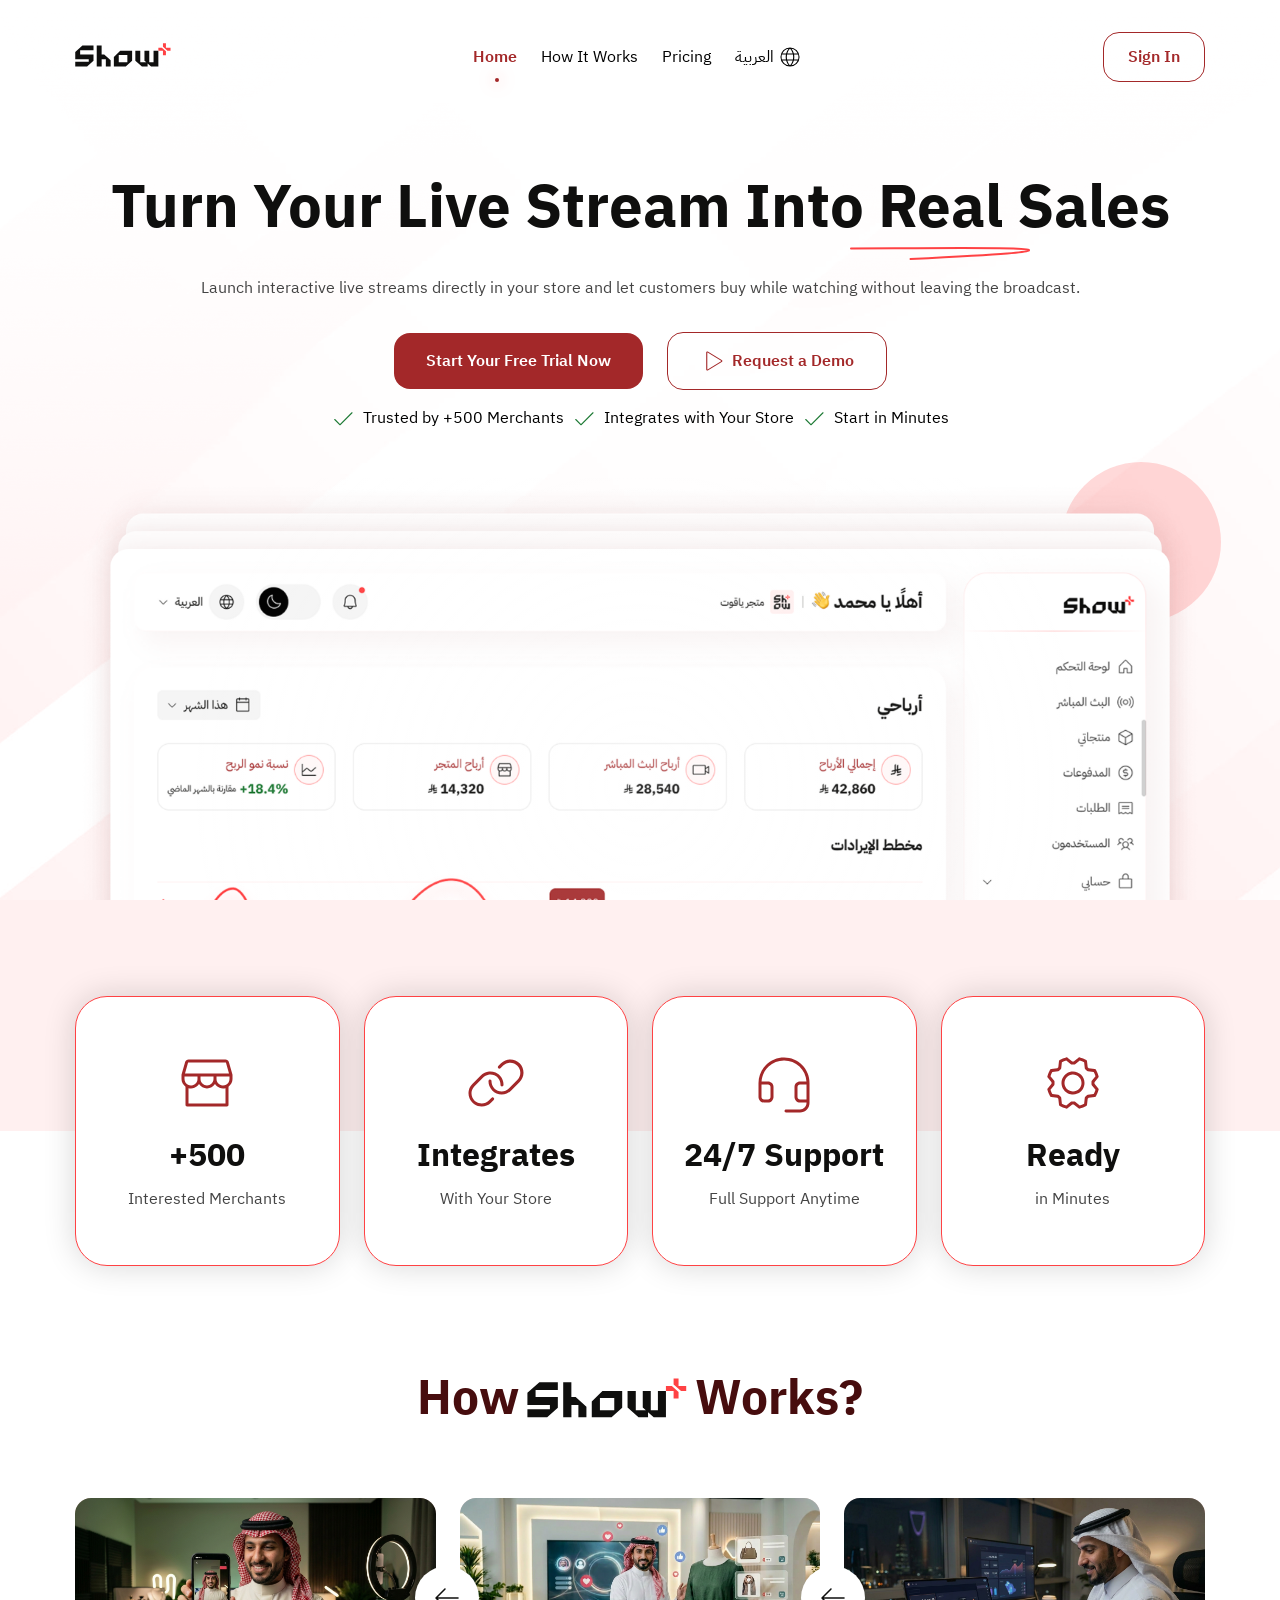
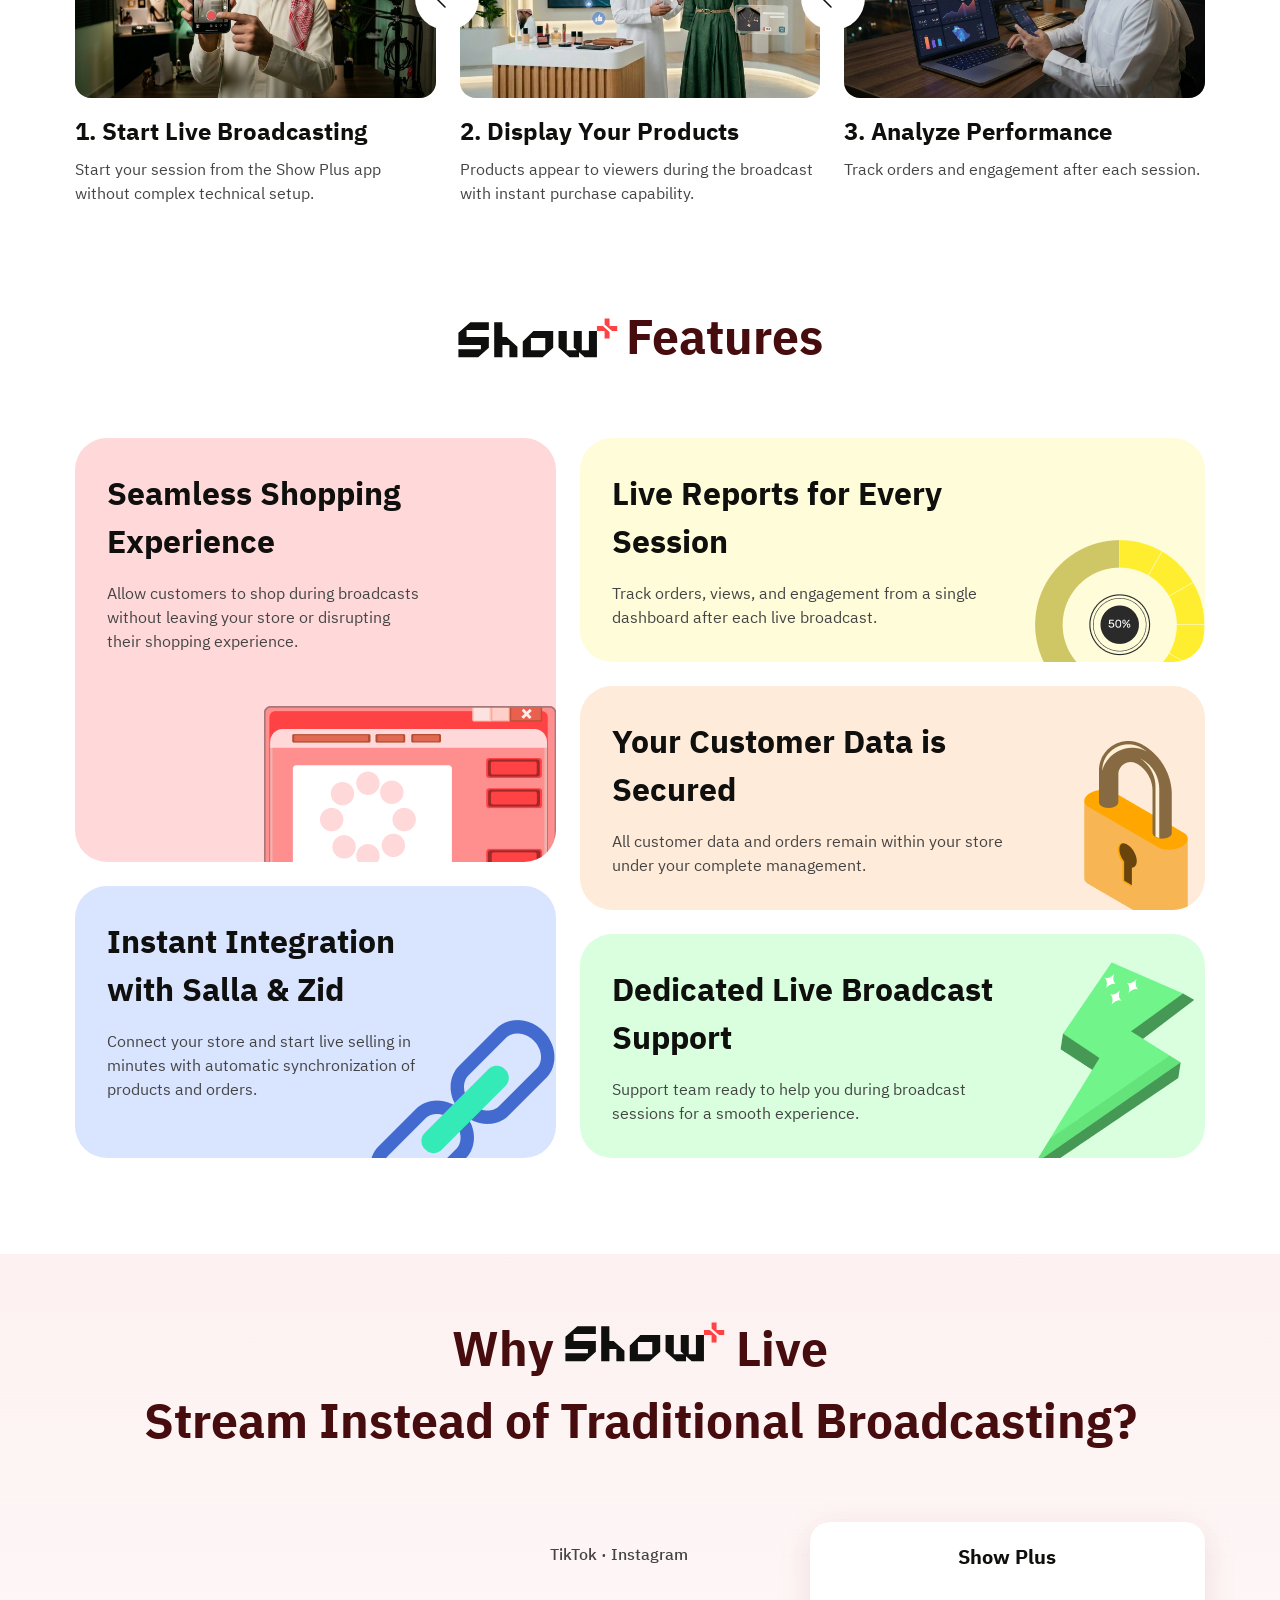
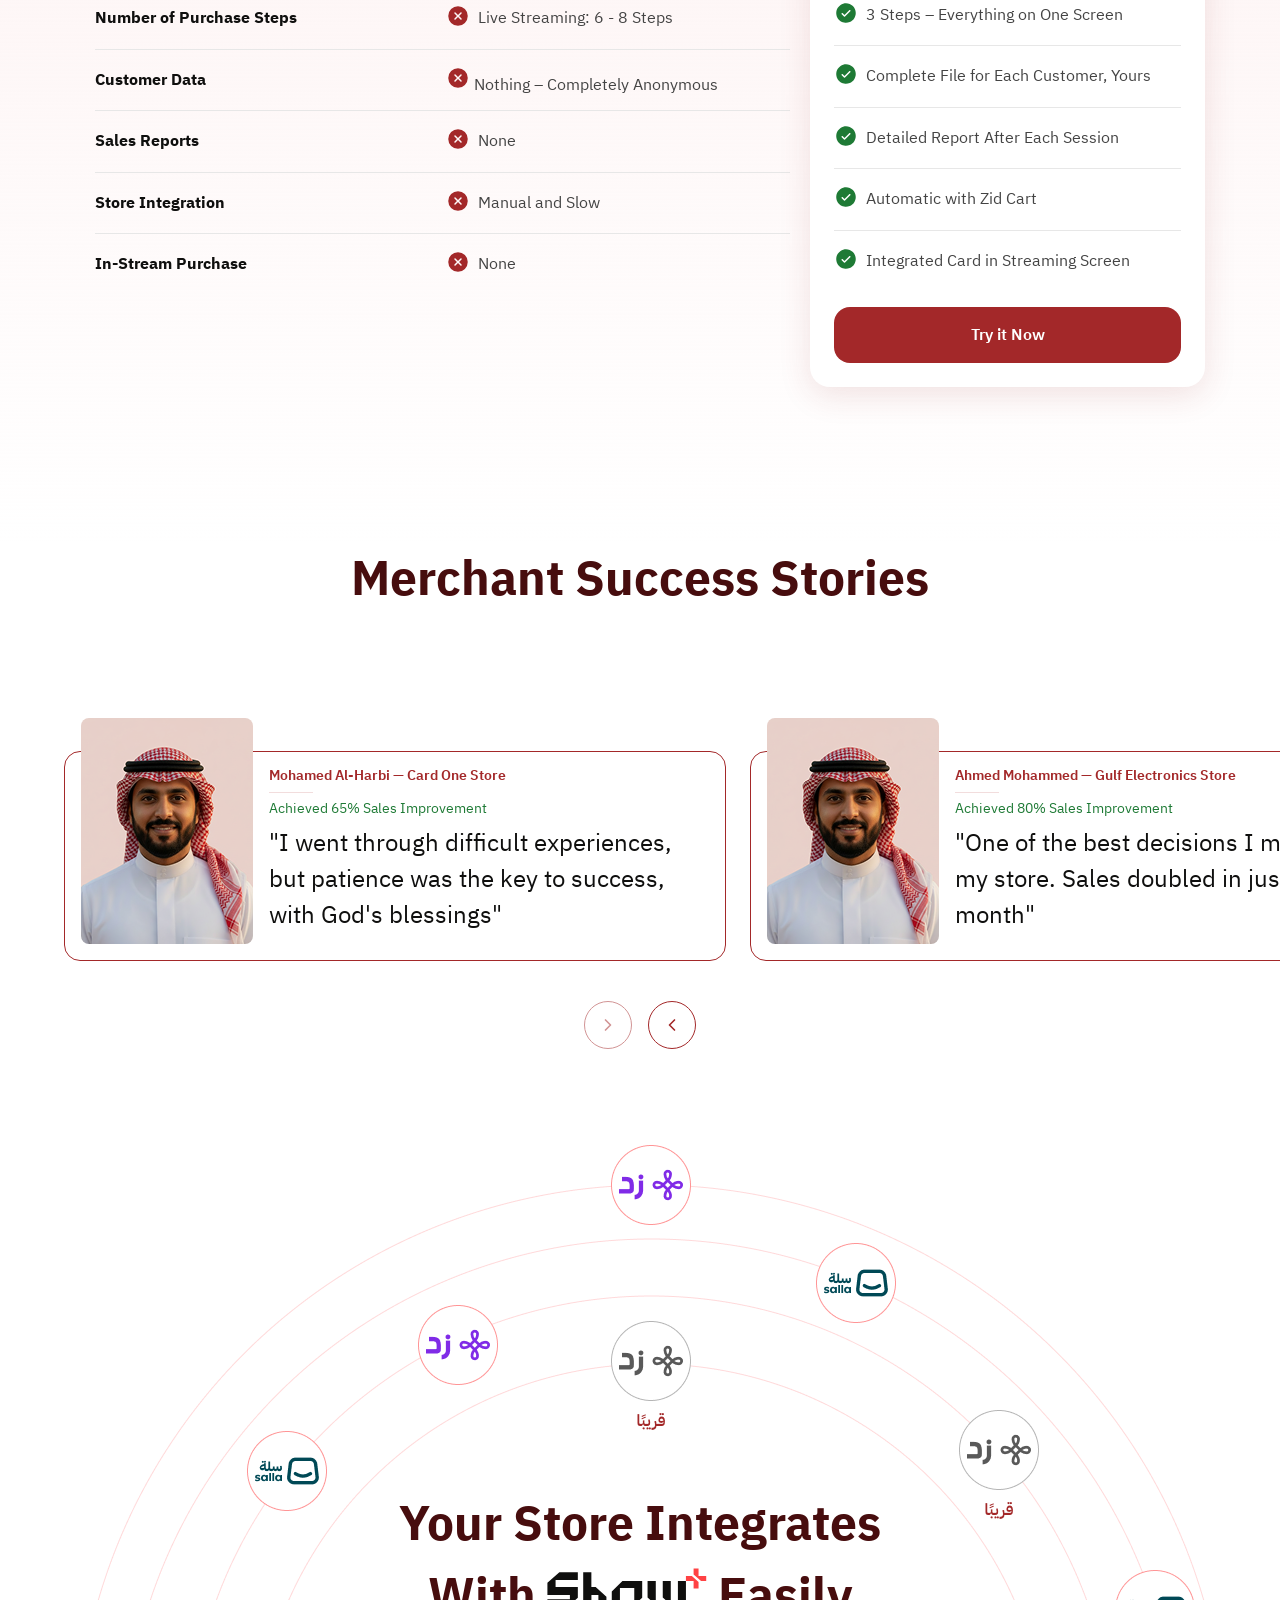
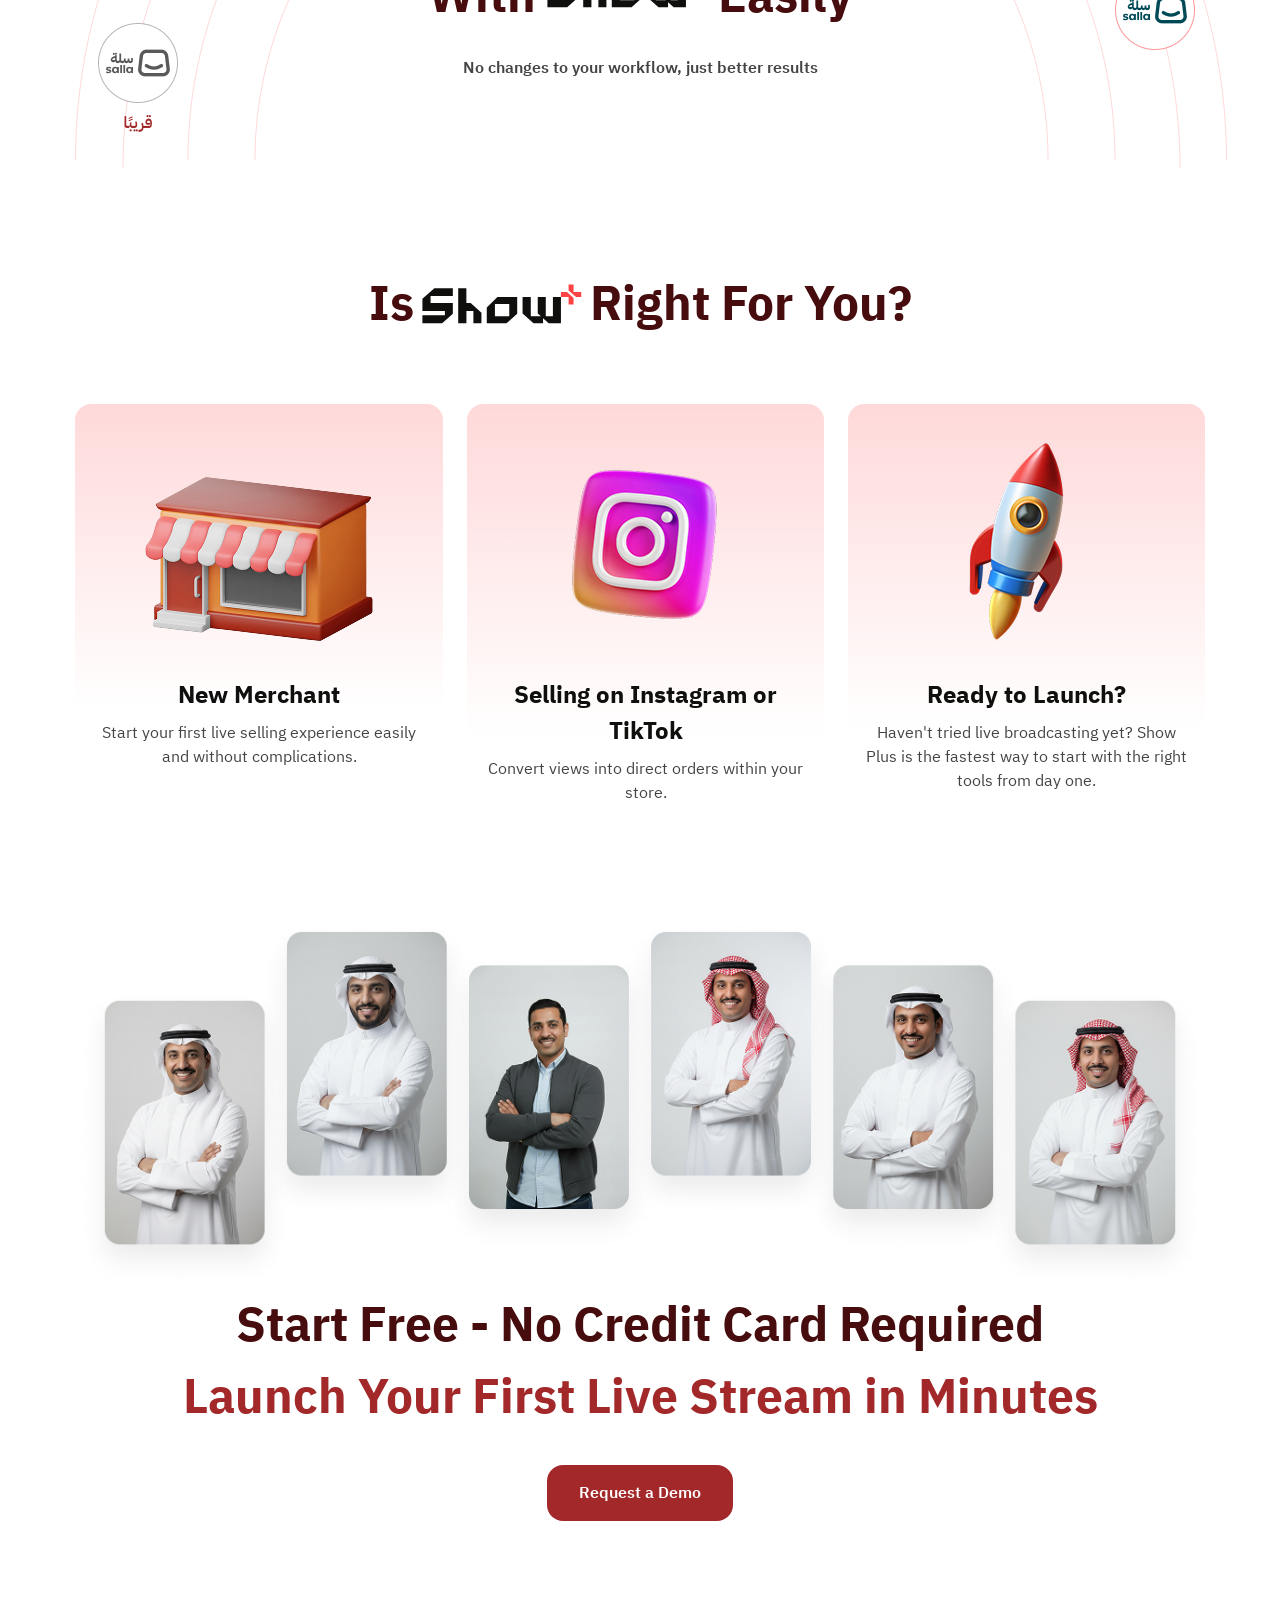
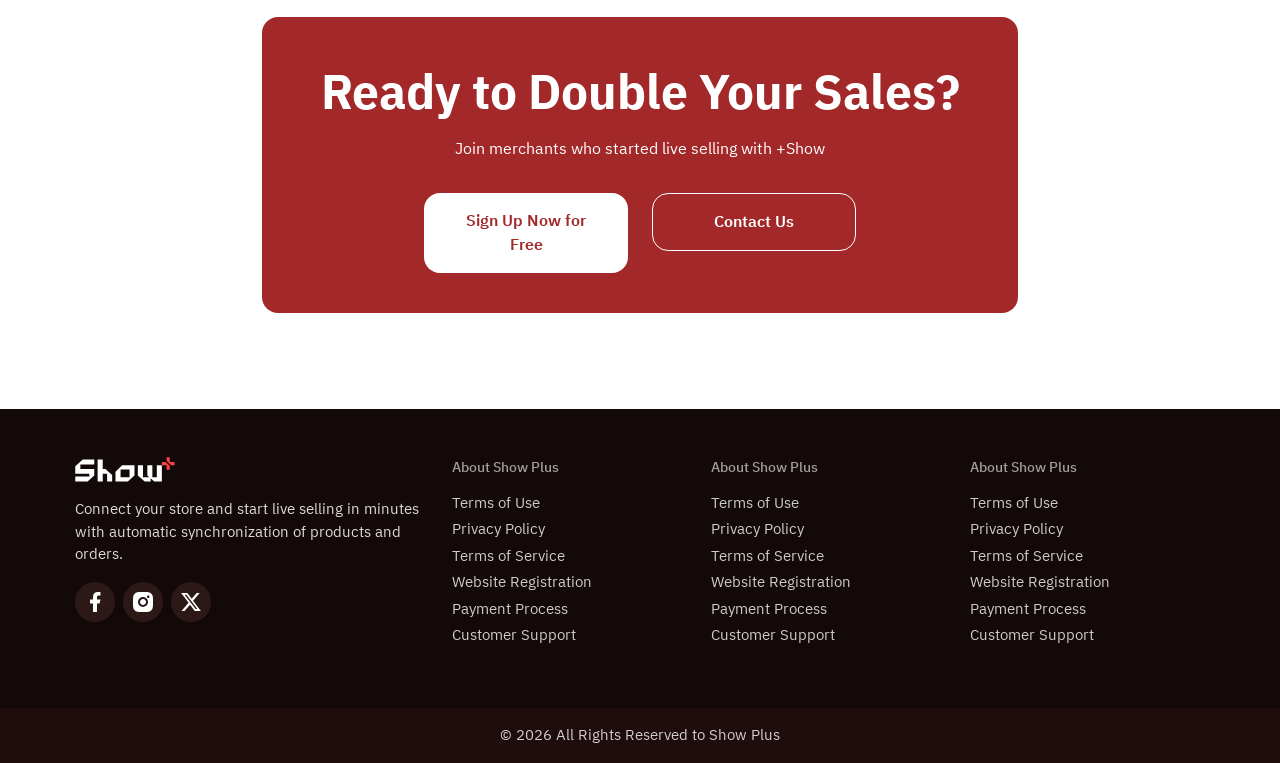
==== index-en.html @ a3331e53 "Introducing a new table design with hero section videos V1" ====
<!doctype html>
<html lang="en" dir="ltr">
  <head>
    <meta charset="UTF-8" />
    <meta name="viewport" content="width=device-width, initial-scale=1.0" />
    <title>Show Plus</title>
    <link rel="stylesheet" href="css/style.css" />
    <link rel="stylesheet" href="css/normalize.css" />
    <link rel="preconnect" href="https://fonts.googleapis.com" />
    <link rel="preconnect" href="https://fonts.gstatic.com" crossorigin />
    <link
      href="https://fonts.googleapis.com/css2?family=IBM+Plex+Sans+Arabic:wght@100;200;300;400;500;600;700&display=swap"
      rel="stylesheet"
    />
    <link
      rel="stylesheet"
      href="https://cdn.jsdelivr.net/npm/swiper@11/swiper-bundle.min.css"
    />
    <link rel="icon" type="image/png" href="./assets/images/favicon.png" />
  </head>

  <body class="ltr">
    <main class="main-home">
      <div class="background-overlay"></div>
      <div class="container">
        <nav>
          <a href="/">
            <img src="./assets/images/logo-black.svg" alt="Show Plus Logo" />
          </a>

          <!-- Mobile Menu Button -->
          <button class="menu-toggle" id="menuToggle">
            <span></span>
            <span></span>
            <span></span>
          </button>

          <!-- Menu Wrapper -->
          <div class="nav-menu" id="navMenu">
            <a href="/">
              <img src="./assets/images/logo-black.svg" alt="Show Plus Logo" />
            </a>
            <ul>
              <li class="active"><a href="/">Home</a></li>
              <li><a href="./pages/how-it-works.html">How It Works</a></li>
              <li><a href="./pages/pricing.html">Pricing</a></li>
              <li>
                <a href="./index.html"
                  >العربية
                  <svg
                    xmlns="http://www.w3.org/2000/svg"
                    width="24"
                    height="24"
                    viewBox="0 0 256 256"
                  >
                    <path
                      fill="currentColor"
                      d="M128 26a102 102 0 1 0 102 102A102.12 102.12 0 0 0 128 26m81.57 64h-40.38a132.6 132.6 0 0 0-25.73-50.67A90.29 90.29 0 0 1 209.57 90m8.43 38a89.7 89.7 0 0 1-3.83 26h-42.36a155.4 155.4 0 0 0 0-52h42.36a89.7 89.7 0 0 1 3.83 26m-90 87.83a110 110 0 0 1-15.19-19.45A124.2 124.2 0 0 1 99.35 166h57.3a124.2 124.2 0 0 1-13.46 30.38A110 110 0 0 1 128 215.83M96.45 154a139.2 139.2 0 0 1 0-52h63.1a139.2 139.2 0 0 1 0 52ZM38 128a89.7 89.7 0 0 1 3.83-26h42.36a155.4 155.4 0 0 0 0 52H41.83A89.7 89.7 0 0 1 38 128m90-87.83a110 110 0 0 1 15.19 19.45A124.2 124.2 0 0 1 156.65 90h-57.3a124.2 124.2 0 0 1 13.46-30.38A110 110 0 0 1 128 40.17m-15.46-.84A132.6 132.6 0 0 0 86.81 90H46.43a90.29 90.29 0 0 1 66.11-50.67M46.43 166h40.38a132.6 132.6 0 0 0 25.73 50.67A90.29 90.29 0 0 1 46.43 166m97 50.67A132.6 132.6 0 0 0 169.19 166h40.38a90.29 90.29 0 0 1-66.11 50.67Z"
                    /></svg
                ></a>
              </li>
              <!-- <li><a href="#">Features</a></li>
              <li><a href="#">Integrations</a></li>
              <li><a href="#">Success Stories</a></li>
              <li><a href="#">Partnerships</a></li>
              <li><a href="#">Blog</a></li>
              <li><a href="#">About Us</a></li>
              <li><a href="#">Contact Us</a></li> -->
            </ul>

            <button id="login-cta" class="secondary-btn">Sign In</button>
          </div>
        </nav>

        <div class="overlay" id="overlay"></div>

        <div class="hero-content">
          <div class="hero-text">
            <div class="heading-column">
              <div class="heading-container">
                <h1>Turn Your Live Stream Into Real Sales</h1>
                <svg
                  xmlns="http://www.w3.org/2000/svg"
                  width="180"
                  height="13"
                  viewBox="0 0 180 13"
                  fill="none"
                >
                  <path
                    d="M1 1.51839C6.32527 1.51839 11.6506 1.51839 44.3485 1.30221C77.0465 1.08603 136.956 0.653661 163.159 1.51184C189.361 2.37002 180.042 4.53186 157.102 6.51026C134.162 8.48866 97.8837 10.2181 60.5059 12"
                    stroke="#FF4244"
                    stroke-width="2"
                    stroke-linecap="round"
                  />
                </svg>
              </div>
              <p>
                Launch interactive live streams directly in your store and let
                customers buy while watching without leaving the broadcast.
              </p>
            </div>
            <div class="hero-column">
              <div class="hero-actions">
                <a href="#"
                  ><button type="button" class="primary-btn">
                    Start Your Free Trial Now
                  </button></a
                >
                <a href="#"
                  ><button type="button" class="secondary-btn">
                    <svg
                      xmlns="http://www.w3.org/2000/svg"
                      width="24"
                      height="24"
                      viewBox="0 0 24 24"
                      fill="none"
                    >
                      <path
                        d="M21.69 10.8928L8.18252 2.63064C7.98327 2.50842 7.75499 2.44164 7.52128 2.43719C7.28757 2.43274 7.05691 2.49078 6.85315 2.60533C6.65047 2.71663 6.48163 2.88062 6.36446 3.07996C6.2473 3.27931 6.18616 3.5066 6.18752 3.73783V20.2622C6.18616 20.4934 6.2473 20.7207 6.36446 20.9201C6.48163 21.1194 6.65047 21.2834 6.85315 21.3947C7.05691 21.5092 7.28757 21.5673 7.52128 21.5628C7.75499 21.5584 7.98327 21.4916 8.18252 21.3694L21.69 13.1072C21.8802 12.9916 22.0373 12.8291 22.1464 12.6352C22.2555 12.4412 22.3128 12.2225 22.3128 12C22.3128 11.7775 22.2555 11.5588 22.1464 11.3649C22.0373 11.1709 21.8802 11.0084 21.69 10.8928ZM21.1031 12.1472L7.59377 20.4094C7.56461 20.4269 7.53123 20.4362 7.49721 20.4362C7.46319 20.4362 7.42981 20.4269 7.40065 20.4094C7.37239 20.3956 7.3486 20.3741 7.33201 20.3474C7.31543 20.3207 7.30672 20.2899 7.3069 20.2585V3.73783C7.30672 3.70639 7.31543 3.67555 7.33201 3.64884C7.3486 3.62214 7.37239 3.60066 7.40065 3.58689C7.43098 3.56998 7.46531 3.56156 7.50002 3.56251C7.5333 3.5637 7.56566 3.57374 7.59377 3.59158L21.1031 11.8528C21.1288 11.8679 21.1501 11.8894 21.1649 11.9152C21.1797 11.941 21.1875 11.9703 21.1875 12C21.1875 12.0298 21.1797 12.059 21.1649 12.0848C21.1501 12.1106 21.1288 12.1322 21.1031 12.1472Z"
                        fill="#A32829"
                      />
                    </svg>
                    Request a Demo
                  </button></a
                >
              </div>
              <div class="features-trigger">
                <div class="trigger">
                  <svg
                    xmlns="http://www.w3.org/2000/svg"
                    width="24"
                    height="24"
                    viewBox="0 0 24 24"
                    fill="none"
                  >
                    <path
                      d="M21.3975 7.14751L9.39751 19.1475C9.29204 19.2528 9.14907 19.312 9.00001 19.312C8.85094 19.312 8.70798 19.2528 8.60251 19.1475L3.35251 13.8975C3.25315 13.7909 3.19905 13.6498 3.20163 13.5041C3.2042 13.3584 3.26323 13.2194 3.36629 13.1163C3.46935 13.0132 3.60839 12.9542 3.75411 12.9516C3.89984 12.9491 4.04088 13.0031 4.14751 13.1025L9.00001 17.9541L20.6025 6.35251C20.7091 6.25315 20.8502 6.19905 20.9959 6.20163C21.1416 6.2042 21.2807 6.26323 21.3837 6.36629C21.4868 6.46935 21.5458 6.60839 21.5484 6.75412C21.551 6.89984 21.4969 7.04088 21.3975 7.14751Z"
                      fill="#1E7A35"
                    />
                  </svg>
                  Trusted by +500 Merchants
                </div>

                <div class="trigger">
                  <svg
                    xmlns="http://www.w3.org/2000/svg"
                    width="24"
                    height="24"
                    viewBox="0 0 24 24"
                    fill="none"
                  >
                    <path
                      d="M21.3975 7.14751L9.39751 19.1475C9.29204 19.2528 9.14907 19.312 9.00001 19.312C8.85094 19.312 8.70798 19.2528 8.60251 19.1475L3.35251 13.8975C3.25315 13.7909 3.19905 13.6498 3.20163 13.5041C3.2042 13.3584 3.26323 13.2194 3.36629 13.1163C3.46935 13.0132 3.60839 12.9542 3.75411 12.9516C3.89984 12.9491 4.04088 13.0031 4.14751 13.1025L9.00001 17.9541L20.6025 6.35251C20.7091 6.25315 20.8502 6.19905 20.9959 6.20163C21.1416 6.2042 21.2807 6.26323 21.3837 6.36629C21.4868 6.46935 21.5458 6.60839 21.5484 6.75412C21.551 6.89984 21.4969 7.04088 21.3975 7.14751Z"
                      fill="#1E7A35"
                    />
                  </svg>
                  Integrates with Your Store
                </div>

                <div class="trigger">
                  <svg
                    xmlns="http://www.w3.org/2000/svg"
                    width="24"
                    height="24"
                    viewBox="0 0 24 24"
                    fill="none"
                  >
                    <path
                      d="M21.3975 7.14751L9.39751 19.1475C9.29204 19.2528 9.14907 19.312 9.00001 19.312C8.85094 19.312 8.70798 19.2528 8.60251 19.1475L3.35251 13.8975C3.25315 13.7909 3.19905 13.6498 3.20163 13.5041C3.2042 13.3584 3.26323 13.2194 3.36629 13.1163C3.46935 13.0132 3.60839 12.9542 3.75411 12.9516C3.89984 12.9491 4.04088 13.0031 4.14751 13.1025L9.00001 17.9541L20.6025 6.35251C20.7091 6.25315 20.8502 6.19905 20.9959 6.20163C21.1416 6.2042 21.2807 6.26323 21.3837 6.36629C21.4868 6.46935 21.5458 6.60839 21.5484 6.75412C21.551 6.89984 21.4969 7.04088 21.3975 7.14751Z"
                      fill="#1E7A35"
                    />
                  </svg>
                  Start in Minutes
                </div>
              </div>
            </div>
          </div>

          <div class="hero-image-container">
            <img src="./assets/images/hero-image.png" alt="Hero Image" />

            <video autoplay muted loop playsinline id="video-1">
              <source src="./assets/videos/ad-1.mp4" type="video/mp4" />
            </video>

            <video autoplay muted loop playsinline id="video-2">
              <source src="./assets/videos/ad-2.mp4" type="video/mp4" />
            </video>
          </div>
        </div>
      </div>
    </main>

    <div class="triggers-container">
      <div class="container">
        <div class="trigger-card">
          <svg
            xmlns="http://www.w3.org/2000/svg"
            width="64"
            height="64"
            viewBox="0 0 64 64"
            fill="none"
          >
            <path
              d="M6.555 23.6025C6.51895 23.7319 6.50045 23.8656 6.5 24V28C6.49936 29.5174 6.86218 31.0128 7.5581 32.3611C8.25403 33.7095 9.2628 34.8715 10.5 35.75V54C10.5 54.3978 10.658 54.7794 10.9393 55.0607C11.2206 55.342 11.6022 55.5 12 55.5H52C52.3978 55.5 52.7794 55.342 53.0607 55.0607C53.342 54.7794 53.5 54.3978 53.5 54V35.75C54.7372 34.8715 55.746 33.7095 56.4419 32.3611C57.1378 31.0128 57.5006 29.5174 57.5 28V24C57.4999 23.8613 57.4805 23.7234 57.4425 23.59L53.8575 11.0375C53.6462 10.3091 53.2052 9.66851 52.6001 9.21123C51.9951 8.75395 51.2584 8.50447 50.5 8.5H13.5C12.7416 8.50447 12.0049 8.75395 11.3999 9.21123C10.7948 9.66851 10.3538 10.3091 10.1425 11.0375L6.555 23.6025ZM13.0275 11.8525C13.0588 11.7513 13.1214 11.6626 13.2063 11.5992C13.2912 11.5359 13.3941 11.5011 13.5 11.5H50.5C50.6085 11.5002 50.714 11.5356 50.8006 11.601C50.8872 11.6664 50.9502 11.7582 50.98 11.8625L54.0125 22.5H10L13.0275 11.8525ZM25.5 25.5H38.5V28C38.5 29.7239 37.8152 31.3772 36.5962 32.5962C35.3772 33.8152 33.7239 34.5 32 34.5C30.2761 34.5 28.6228 33.8152 27.4038 32.5962C26.1848 31.3772 25.5 29.7239 25.5 28V25.5ZM9.5 25.5H22.5V28C22.5013 29.1218 22.2122 30.2247 21.6609 31.2017C21.1097 32.1786 20.315 32.9963 19.3541 33.5751C18.3932 34.154 17.2989 34.4743 16.1776 34.5049C15.0562 34.5356 13.9461 34.2755 12.955 33.75C12.8319 33.645 12.6926 33.5605 12.5425 33.5C11.6117 32.9153 10.8443 32.1041 10.3123 31.1422C9.78017 30.1803 9.5007 29.0992 9.5 28V25.5ZM50.5 52.5H13.5V37.165C15.4536 37.6965 17.5259 37.59 19.4147 36.861C21.3035 36.1321 22.9101 34.8187 24 33.1125C24.8573 34.4572 26.0397 35.5641 27.438 36.3309C28.8363 37.0978 30.4053 37.4997 32 37.4997C33.5947 37.4997 35.1637 37.0978 36.562 36.3309C37.9603 35.5641 39.1427 34.4572 40 33.1125C41.0899 34.8187 42.6965 36.1321 44.5853 36.861C46.4741 37.59 48.5464 37.6965 50.5 37.165V52.5ZM51.4575 33.5C51.3074 33.5605 51.1681 33.645 51.045 33.75C50.0539 34.2755 48.9438 34.5356 47.8224 34.5049C46.7011 34.4743 45.6068 34.154 44.6459 33.5751C43.685 32.9963 42.8903 32.1786 42.3391 31.2017C41.7878 30.2247 41.4987 29.1218 41.5 28V25.5H54.5V28C54.4993 29.0992 54.2198 30.1803 53.6877 31.1422C53.1557 32.1041 52.3883 32.9153 51.4575 33.5Z"
              fill="#A32829"
            />
          </svg>

          <div class="trigger-text">
            <h3>+500</h3>
            <p>Interested Merchants</p>
          </div>
        </div>

        <div class="trigger-card">
          <svg
            xmlns="http://www.w3.org/2000/svg"
            width="64"
            height="64"
            viewBox="0 0 64 64"
            fill="none"
          >
            <path
              d="M59.5 22.045C59.4056 25.4 58.0276 28.5909 55.65 30.96L46.9625 39.6475C45.743 40.8734 44.2925 41.8451 42.6948 42.5064C41.0971 43.1677 39.3841 43.5054 37.655 43.5H37.6425C35.8845 43.4986 34.1446 43.145 32.5256 42.4601C30.9066 41.7751 29.4412 40.7726 28.2161 39.5118C26.991 38.2511 26.031 36.7576 25.3927 35.1195C24.7544 33.4815 24.4509 31.7322 24.5 29.975C24.5104 29.5841 24.673 29.2128 24.9532 28.9401C25.2334 28.6673 25.609 28.5148 26 28.515H26.0425C26.4399 28.5261 26.8167 28.6945 27.09 28.9833C27.3633 29.2721 27.5107 29.6575 27.5 30.055C27.4612 31.4119 27.6949 32.7628 28.1872 34.0279C28.6796 35.293 29.4205 36.4465 30.3663 37.4202C31.3121 38.394 32.4436 39.1683 33.6938 39.6973C34.9439 40.2262 36.2875 40.4992 37.645 40.5C38.9794 40.5031 40.3011 40.2418 41.5339 39.7312C42.7668 39.2206 43.8862 38.4707 44.8275 37.525L53.515 28.84C55.3498 26.9218 56.3609 24.3616 56.3318 21.7073C56.3026 19.053 55.2357 16.5156 53.3592 14.6382C51.4827 12.7607 48.9459 11.6924 46.2916 11.6619C43.6374 11.6314 41.0766 12.6411 39.1575 14.475L36.4075 17.225C36.126 17.5064 35.7443 17.6645 35.3462 17.6645C34.9482 17.6645 34.5664 17.5064 34.285 17.225C34.0035 16.9435 33.8454 16.5617 33.8454 16.1637C33.8454 15.7657 34.0035 15.3839 34.285 15.1025L37.035 12.3525C38.2566 11.1304 39.707 10.1609 41.3034 9.49952C42.8997 8.83811 44.6108 8.49768 46.3387 8.49768C48.0667 8.49768 49.7777 8.83811 51.3741 9.49952C52.9705 10.1609 54.4209 11.1304 55.6425 12.3525C56.9099 13.6215 57.9055 15.1353 58.5687 16.8017C59.2319 18.4681 59.5488 20.2521 59.5 22.045ZM27.595 46.77L24.845 49.52C23.9029 50.4686 22.7817 51.2205 21.5466 51.7321C20.3114 52.2437 18.9869 52.5047 17.65 52.5C15.6416 52.4985 13.6788 51.9017 12.0095 50.785C10.3403 49.6683 9.0395 48.0819 8.27163 46.2261C7.50375 44.3704 7.30323 42.3286 7.69541 40.359C8.08758 38.3893 9.05486 36.5801 10.475 35.16L19.155 26.475C20.5922 25.034 22.4291 24.058 24.4276 23.6735C26.4262 23.289 28.4941 23.5137 30.3634 24.3185C32.2327 25.1232 33.8171 26.471 34.9113 28.187C36.0055 29.903 36.559 31.9081 36.5 33.9425C36.4892 34.3399 36.6367 34.7254 36.91 35.0141C37.1833 35.3029 37.5601 35.4713 37.9575 35.4825H38C38.391 35.4826 38.7666 35.3301 39.0468 35.0574C39.3269 34.7846 39.4896 34.4133 39.5 34.0225C39.5746 31.3884 38.8566 28.7925 37.439 26.5712C36.0213 24.3499 33.9693 22.6054 31.5488 21.5638C29.1282 20.5221 26.4507 20.2313 23.8629 20.7289C21.2752 21.2266 18.8965 22.4898 17.035 24.355L8.34499 33.04C6.50584 34.8796 5.25326 37.2231 4.74555 39.7744C4.23783 42.3257 4.49775 44.9702 5.49248 47.3738C6.4872 49.7774 8.17208 51.8322 10.3342 53.2786C12.4963 54.725 15.0387 55.498 17.64 55.5C19.3689 55.505 21.0816 55.1669 22.6789 54.5052C24.2762 53.8434 25.7262 52.8712 26.945 51.645L29.695 48.895C29.8361 48.756 29.9482 48.5905 30.025 48.408C30.1018 48.2255 30.1417 48.0296 30.1423 47.8315C30.143 47.6335 30.1045 47.4374 30.029 47.2543C29.9535 47.0713 29.8425 46.905 29.7024 46.765C29.5623 46.6251 29.3959 46.5143 29.2127 46.439C29.0296 46.3637 28.8334 46.3254 28.6354 46.3264C28.4374 46.3273 28.2415 46.3674 28.0591 46.4444C27.8767 46.5214 27.7113 46.6337 27.5725 46.775L27.595 46.77Z"
              fill="#A32829"
            />
          </svg>

          <div class="trigger-text">
            <h3>Integrates</h3>
            <p>With Your Store</p>
          </div>
        </div>

        <div class="trigger-card">
          <svg
            xmlns="http://www.w3.org/2000/svg"
            width="64"
            height="64"
            viewBox="0 0 64 64"
            fill="none"
          >
            <path
              d="M50.1175 14.0175C47.7714 11.6465 44.9804 9.76192 41.9044 8.47189C38.8284 7.18187 35.528 6.51176 32.1925 6.5H32C25.237 6.5 18.751 9.1866 13.9688 13.9688C9.1866 18.751 6.5 25.237 6.5 32V46C6.5 47.4587 7.07946 48.8576 8.11091 49.8891C9.14236 50.9205 10.5413 51.5 12 51.5H16C17.4587 51.5 18.8576 50.9205 19.8891 49.8891C20.9205 48.8576 21.5 47.4587 21.5 46V36C21.5 34.5413 20.9205 33.1424 19.8891 32.1109C18.8576 31.0795 17.4587 30.5 16 30.5H9.55C9.93051 24.805 12.4612 19.4674 16.6295 15.5683C20.7979 11.6692 26.2923 9.49999 32 9.5H32.17C37.8538 9.52523 43.3161 11.7076 47.4524 15.6059C51.5888 19.5042 54.0908 24.8276 54.4525 30.5H48C46.5413 30.5 45.1424 31.0795 44.1109 32.1109C43.0795 33.1424 42.5 34.5413 42.5 36V46C42.5 47.4587 43.0795 48.8576 44.1109 49.8891C45.1424 50.9205 46.5413 51.5 48 51.5H54.5V52C54.5 53.7239 53.8152 55.3772 52.5962 56.5962C51.3772 57.8152 49.7239 58.5 48 58.5H34C33.6022 58.5 33.2206 58.658 32.9393 58.9393C32.658 59.2206 32.5 59.6022 32.5 60C32.5 60.3978 32.658 60.7794 32.9393 61.0607C33.2206 61.342 33.6022 61.5 34 61.5H48C50.5196 61.5 52.9359 60.4991 54.7175 58.7175C56.4991 56.9359 57.5 54.5196 57.5 52V32C57.5126 28.6644 56.8669 25.359 55.6001 22.2733C54.3333 19.1876 52.4702 16.3821 50.1175 14.0175ZM16 33.5C16.663 33.5 17.2989 33.7634 17.7678 34.2322C18.2366 34.7011 18.5 35.337 18.5 36V46C18.5 46.663 18.2366 47.2989 17.7678 47.7678C17.2989 48.2366 16.663 48.5 16 48.5H12C11.337 48.5 10.7011 48.2366 10.2322 47.7678C9.76339 47.2989 9.5 46.663 9.5 46V33.5H16ZM45.5 46V36C45.5 35.337 45.7634 34.7011 46.2322 34.2322C46.7011 33.7634 47.337 33.5 48 33.5H54.5V48.5H48C47.337 48.5 46.7011 48.2366 46.2322 47.7678C45.7634 47.2989 45.5 46.663 45.5 46Z"
              fill="#A32829"
            />
          </svg>

          <div class="trigger-text">
            <h3>24/7 Support</h3>
            <p>Full Support Anytime</p>
          </div>
        </div>

        <div class="trigger-card">
          <svg
            xmlns="http://www.w3.org/2000/svg"
            width="64"
            height="64"
            viewBox="0 0 64 64"
            fill="none"
          >
            <path
              d="M32 20.5C29.7255 20.5 27.5021 21.1745 25.6109 22.4381C23.7198 23.7018 22.2458 25.4978 21.3754 27.5992C20.505 29.7005 20.2772 32.0128 20.721 34.2436C21.1647 36.4743 22.26 38.5235 23.8683 40.1318C25.4766 41.7401 27.5257 42.8353 29.7565 43.2791C31.9872 43.7228 34.2995 43.495 36.4009 42.6246C38.5022 41.7542 40.2983 40.2803 41.5619 38.3891C42.8255 36.4979 43.5 34.2745 43.5 32C43.496 28.9513 42.2831 26.0285 40.1273 23.8727C37.9715 21.7169 35.0488 20.504 32 20.5ZM32 40.5C30.3189 40.5 28.6755 40.0015 27.2776 39.0675C25.8798 38.1335 24.7904 36.806 24.147 35.2528C23.5037 33.6997 23.3353 31.9906 23.6633 30.3418C23.9913 28.6929 24.8008 27.1784 25.9896 25.9896C27.1783 24.8009 28.6929 23.9913 30.3417 23.6634C31.9906 23.3354 33.6996 23.5037 35.2528 24.1471C36.806 24.7904 38.1335 25.8799 39.0675 27.2777C40.0015 28.6755 40.5 30.3189 40.5 32C40.5 34.2544 39.6045 36.4164 38.0104 38.0104C36.4163 39.6045 34.2543 40.5 32 40.5ZM53.5 32.71C53.515 32.2375 53.515 31.7625 53.5 31.29L57.3325 26.5C57.479 26.3167 57.5804 26.1015 57.6286 25.8718C57.6768 25.6421 57.6704 25.4043 57.61 25.1775C57.0105 22.9177 56.1126 20.7478 54.94 18.725C54.8235 18.5197 54.6603 18.3448 54.4635 18.2145C54.2667 18.0842 54.042 18.0021 53.8075 17.975L47.695 17.2975C47.3733 16.9525 47.04 16.6192 46.695 16.2975L46.015 10.1825C45.9879 9.94806 45.9059 9.7233 45.7755 9.52652C45.6452 9.32973 45.4703 9.16648 45.265 9.05003C43.2446 7.88105 41.0783 6.98492 38.8225 6.38503C38.5951 6.32562 38.357 6.32046 38.1273 6.36997C37.8976 6.41947 37.6827 6.52225 37.5 6.67003L32.7 10.5125C32.2268 10.4976 31.7532 10.4976 31.28 10.5125L26.5 6.66753C26.3166 6.52104 26.1015 6.41962 25.8718 6.37142C25.6421 6.32322 25.4043 6.3296 25.1775 6.39003C22.9176 6.98954 20.7477 7.88744 18.725 9.06003C18.5197 9.17648 18.3448 9.33973 18.2145 9.53652C18.0841 9.7333 18.0021 9.95806 17.975 10.1925L17.3075 16.305C16.9625 16.6284 16.6292 16.9617 16.3075 17.305L10.19 18C9.95553 18.0271 9.73077 18.1092 9.53399 18.2395C9.3372 18.3698 9.17395 18.5447 9.05749 18.75C7.88852 20.7704 6.99239 22.9368 6.39249 25.1925C6.33452 25.4171 6.32941 25.652 6.37756 25.8789C6.42571 26.1058 6.52581 26.3184 6.66999 26.5L10.5125 31.3C10.4976 31.7732 10.4976 32.2468 10.5125 32.72L6.66749 37.5125C6.521 37.6959 6.41958 37.9111 6.37139 38.1408C6.32319 38.3705 6.32956 38.6082 6.38999 38.835C6.99055 41.0906 7.88843 43.2562 9.05999 45.275C9.17645 45.4803 9.3397 45.6552 9.53648 45.7856C9.73327 45.9159 9.95803 45.9979 10.1925 46.025L16.305 46.7025C16.6283 47.0475 16.9617 47.3809 17.305 47.7025L18 53.81C18.0271 54.0445 18.1091 54.2693 18.2395 54.466C18.3698 54.6628 18.5447 54.8261 18.75 54.9425C20.7704 56.1115 22.9367 57.0076 25.1925 57.6075C25.4193 57.668 25.6571 57.6743 25.8868 57.6261C26.1165 57.5779 26.3316 57.4765 26.515 57.33L31.29 53.5C31.7625 53.515 32.2375 53.515 32.71 53.5L37.5125 57.345C37.7787 57.5575 38.1094 57.673 38.45 57.6725C38.5799 57.6721 38.7093 57.6553 38.835 57.6225C41.0905 57.022 43.2562 56.1241 45.275 54.9525C45.4803 54.8361 45.6552 54.6728 45.7855 54.476C45.9159 54.2793 45.9979 54.0545 46.025 53.82L46.7025 47.7075C47.0475 47.3859 47.3808 47.0525 47.7025 46.7075L53.8175 46.0275C54.052 46.0004 54.2767 45.9184 54.4735 45.7881C54.6703 45.6577 54.8335 45.4828 54.95 45.2775C56.1195 43.2574 57.0157 41.091 57.615 38.835C57.6754 38.6082 57.6818 38.3705 57.6336 38.1408C57.5854 37.9111 57.484 37.6959 57.3375 37.5125L53.5 32.71ZM52.725 43.1175L46.815 43.775C46.4457 43.8176 46.1054 43.9958 45.86 44.275C45.3659 44.8317 44.8392 45.3585 44.2825 45.8525C44.0033 46.0979 43.8251 46.4382 43.7825 46.8075L43.125 52.715C41.7413 53.4529 40.2874 54.0508 38.785 54.5L34.1425 50.785C33.8762 50.5726 33.5456 50.4571 33.205 50.4575H33.115C32.3723 50.5001 31.6277 50.5001 30.885 50.4575C30.5141 50.4348 30.1479 50.5507 29.8575 50.7825L25.2175 54.5C23.7163 54.0486 22.2641 53.4481 20.8825 52.7075L20.225 46.8025C20.1824 46.4332 20.0042 46.0929 19.725 45.8475C19.1683 45.3535 18.6416 44.8267 18.1475 44.27C17.9021 43.9908 17.5618 43.8126 17.1925 43.77L11.285 43.1125C10.5479 41.7328 9.94995 40.2832 9.49999 38.785L13.215 34.1425C13.4469 33.8521 13.5627 33.486 13.54 33.115C13.4975 32.3723 13.4975 31.6278 13.54 30.885C13.5627 30.5141 13.4469 30.1479 13.215 29.8575L9.49999 25.2175C9.95142 23.7164 10.5519 22.2641 11.2925 20.8825L17.1975 20.225C17.5668 20.1825 17.9071 20.0043 18.1525 19.725C18.6466 19.1684 19.1733 18.6416 19.73 18.1475C20.0092 17.9021 20.1874 17.5618 20.23 17.1925L20.8875 11.285C22.2672 10.5479 23.7168 9.94998 25.215 9.50003L29.8575 13.215C30.1479 13.4469 30.5141 13.5627 30.885 13.54C31.6277 13.4975 32.3723 13.4975 33.115 13.54C33.4859 13.5627 33.8521 13.4469 34.1425 13.215L38.7825 9.50003C40.2837 9.95145 41.7359 10.5519 43.1175 11.2925L43.775 17.2025C43.8176 17.5718 43.9958 17.9121 44.275 18.1575C44.8317 18.6516 45.3584 19.1784 45.8525 19.735C46.0979 20.0143 46.4382 20.1925 46.8075 20.235L52.715 20.8925C53.4518 22.2706 54.0497 23.7186 54.5 25.215L50.785 29.8575C50.5531 30.1479 50.4373 30.5141 50.46 30.885C50.5025 31.6278 50.5025 32.3723 50.46 33.115C50.4373 33.486 50.5531 33.8521 50.785 34.1425L54.5 38.7825C54.0502 40.2835 53.4514 41.7357 52.7125 43.1175H52.725Z"
              fill="#A32829"
            />
          </svg>

          <div class="trigger-text">
            <h3>Ready</h3>
            <p>in Minutes</p>
          </div>
        </div>
      </div>
    </div>

    <div class="how-it-works primary-section has-logo">
      <div class="container">
        <h2 class="section-heading">
          How
          <svg
            width="256"
            height="64"
            viewBox="0 0 256 64"
            fill="none"
            xmlns="http://www.w3.org/2000/svg"
          >
            <path
              d="M103.64 37.5401V62.7801H135.26L152.307 47.6067V20.8801H120.687L103.64 37.5401ZM139.62 51.5934H116.68V31.9934H139.62V51.5934Z"
              fill="#0F0F0E"
            />
            <path
              d="M71.0733 43.1733H82.2267V62.78H95.0733V45.8533L77.8733 30.4867H70.9933V6.67334H57.9267V62.78H71.0733V43.1733Z"
              fill="#0F0F0E"
            />
            <path
              d="M209.46 51.5933H198.04V20.8867H185.213V47.18L190.18 51.5933H174.053V20.8867H160.9V47.24L178.413 62.78H193.66V54.68L202.72 62.78H209.227H217.647H222.3V20.8867H209.46V51.5933Z"
              fill="#0F0F0E"
            />
            <path
              d="M0.666656 23.6867V30.46V38.9333V43.1467H36.6467V50.06H0.666656V62.78H32.2867L49.3333 47.6267V30.46H36.94H36.2667H13.7333V19.3333H49.3333V6.64667H19.82L0.666656 23.6867Z"
              fill="#0F0F0E"
            />
            <path
              d="M234.553 32.9067H242.48V22.26L231.827 12.72H222.293V20.8867H234.553V32.9067Z"
              fill="#FF4244"
            />
            <path
              d="M242.487 12.6867V0.666687H234.553V10.2L246.487 20.8534H254.74V12.6867H242.487Z"
              fill="#FF4244"
            />
          </svg>
          Works?
        </h2>
        <div class="steps-row">
          <div class="step-card">
            <div class="image-container">
              <img
                src="./assets/images/how-image-1.png"
                alt="A man starting a live stream"
              />
            </div>
            <div class="step-text">
              <h4>1. Start Live Broadcasting</h4>
              <p>
                Start your session from the Show Plus app without complex
                technical setup.
              </p>
            </div>
          </div>

          <div class="step-card">
            <div class="image-container">
              <img
                src="./assets/images/how-image-2.png"
                alt="A man showcasing products"
              />
            </div>
            <div class="step-text">
              <h4>2. Display Your Products</h4>
              <p>
                Products appear to viewers during the broadcast with instant
                purchase capability.
              </p>
            </div>
          </div>

          <div class="step-card">
            <div class="image-container">
              <img
                src="./assets/images/how-image-3.png"
                alt="A man analyzing performance"
              />
            </div>
            <div class="step-text">
              <h4>3. Analyze Performance</h4>
              <p>Track orders and engagement after each session.</p>
            </div>
          </div>
        </div>
      </div>
    </div>

    <div class="features primary-section has-logo">
      <div class="container">
        <h2 class="section-heading">
          <svg
            width="256"
            height="64"
            viewBox="0 0 256 64"
            fill="none"
            xmlns="http://www.w3.org/2000/svg"
          >
            <path
              d="M103.64 37.5401V62.7801H135.26L152.307 47.6067V20.8801H120.687L103.64 37.5401ZM139.62 51.5934H116.68V31.9934H139.62V51.5934Z"
              fill="#0F0F0E"
            />
            <path
              d="M71.0733 43.1733H82.2267V62.78H95.0733V45.8533L77.8733 30.4867H70.9933V6.67334H57.9267V62.78H71.0733V43.1733Z"
              fill="#0F0F0E"
            />
            <path
              d="M209.46 51.5933H198.04V20.8867H185.213V47.18L190.18 51.5933H174.053V20.8867H160.9V47.24L178.413 62.78H193.66V54.68L202.72 62.78H209.227H217.647H222.3V20.8867H209.46V51.5933Z"
              fill="#0F0F0E"
            />
            <path
              d="M0.666656 23.6867V30.46V38.9333V43.1467H36.6467V50.06H0.666656V62.78H32.2867L49.3333 47.6267V30.46H36.94H36.2667H13.7333V19.3333H49.3333V6.64667H19.82L0.666656 23.6867Z"
              fill="#0F0F0E"
            />
            <path
              d="M234.553 32.9067H242.48V22.26L231.827 12.72H222.293V20.8867H234.553V32.9067Z"
              fill="#FF4244"
            />
            <path
              d="M242.487 12.6867V0.666687H234.553V10.2L246.487 20.8534H254.74V12.6867H242.487Z"
              fill="#FF4244"
            />
          </svg>
          Features
        </h2>
        <div class="features-columns">
          <div class="col col-1">
            <div class="feature-card red">
              <h3>Seamless Shopping Experience</h3>
              <p>
                Allow customers to shop during broadcasts without leaving your
                store or disrupting their shopping experience.
              </p>
              <img src="./assets/images/window.png" alt="Integrated Window" />
            </div>

            <div class="feature-card blue">
              <h3>Instant Integration with Salla & Zid</h3>
              <p>
                Connect your store and start live selling in minutes with
                automatic synchronization of products and orders.
              </p>
              <img
                src="./assets/images/link.png"
                alt="Integration with Salla and Zid"
              />
            </div>
          </div>

          <div class="col col-2">
            <div class="feature-card yellow">
              <h3>Live Reports for Every Session</h3>
              <p>
                Track orders, views, and engagement from a single dashboard
                after each live broadcast.
              </p>
              <img src="./assets/images/chart.png" alt="Live Reports" />
            </div>

            <div class="feature-card orange">
              <h3>Your Customer Data is Secured</h3>
              <p>
                All customer data and orders remain within your store under your
                complete management.
              </p>
              <img src="./assets/images/lock.png" alt="Data Ownership" />
            </div>

            <div class="feature-card green">
              <h3>Dedicated Live Broadcast Support</h3>
              <p>
                Support team ready to help you during broadcast sessions for a
                smooth experience.
              </p>
              <img src="./assets/images/energy.png" alt="Specialized Support" />
            </div>
          </div>
        </div>
      </div>
    </div>

    <section class="comparison-section primary-section has-logo">
      <div class="container">
        <h2 class="section-heading">
          <span class="row-one">
            Why
            <svg
              width="256"
              height="64"
              viewBox="0 0 256 64"
              fill="none"
              xmlns="http://www.w3.org/2000/svg"
            >
              <path
                d="M103.64 37.5401V62.7801H135.26L152.307 47.6067V20.8801H120.687L103.64 37.5401ZM139.62 51.5934H116.68V31.9934H139.62V51.5934Z"
                fill="#0F0F0E"
              />
              <path
                d="M71.0733 43.1733H82.2267V62.78H95.0733V45.8533L77.8733 30.4867H70.9933V6.67334H57.9267V62.78H71.0733V43.1733Z"
                fill="#0F0F0E"
              />
              <path
                d="M209.46 51.5933H198.04V20.8867H185.213V47.18L190.18 51.5933H174.053V20.8867H160.9V47.24L178.413 62.78H193.66V54.68L202.72 62.78H209.227H217.647H222.3V20.8867H209.46V51.5933Z"
                fill="#0F0F0E"
              />
              <path
                d="M0.666656 23.6867V30.46V38.9333V43.1467H36.6467V50.06H0.666656V62.78H32.2867L49.3333 47.6267V30.46H36.94H36.2667H13.7333V19.3333H49.3333V6.64667H19.82L0.666656 23.6867Z"
                fill="#0F0F0E"
              />
              <path
                d="M234.553 32.9067H242.48V22.26L231.827 12.72H222.293V20.8867H234.553V32.9067Z"
                fill="#FF4244"
              />
              <path
                d="M242.487 12.6867V0.666687H234.553V10.2L246.487 20.8534H254.74V12.6867H242.487Z"
                fill="#FF4244"
              />
            </svg>
            Live
          </span>
          <span class="row-two">Stream Instead of Traditional Broadcasting?</span>
        </h2>

        <div class="comparison-card-wrapper">
          <div class="cc-other">
            <div class="cc-header-row">
              <div class="cc-other-header">
                <i class="ti ti-brand-tiktok"></i>
                <span></span>
              </div>

              <div class="cc-other-header">
                <i class="ti ti-brand-tiktok"></i>
                <span>TikTok · Instagram</span>
              </div>
            </div>
            <div class="cc-other-features">
              <div class="cc-other-row">
                <div class="cc-label-row">Number of Purchase Steps</div>
                <div class="cc-feature-row">
                  <span class="cc-x">
                    <svg
                      xmlns="http://www.w3.org/2000/svg"
                      width="24"
                      height="24"
                      viewBox="0 0 256 256"
                    >
                      <path
                        fill="#a32829"
                        d="M128 24a104 104 0 1 0 104 104A104.11 104.11 0 0 0 128 24m37.66 130.34a8 8 0 0 1-11.32 11.32L128 139.31l-26.34 26.35a8 8 0 0 1-11.32-11.32L116.69 128l-26.35-26.34a8 8 0 0 1 11.32-11.32L128 116.69l26.34-26.35a8 8 0 0 1 11.32 11.32L139.31 128Z"
                      />
                    </svg>
                  </span>
                  <span class="feature-text">Live Streaming: 6 - 8 Steps</span>
                </div>
              </div>
              <div class="cc-other-row">
                <div class="cc-label-row">Customer Data</div>
                <div class="cc-feature-ro">
                  <span class="cc-x">
                    <svg
                      xmlns="http://www.w3.org/2000/svg"
                      width="24"
                      height="24"
                      viewBox="0 0 256 256"
                    >
                      <path
                        fill="#a32829"
                        d="M128 24a104 104 0 1 0 104 104A104.11 104.11 0 0 0 128 24m37.66 130.34a8 8 0 0 1-11.32 11.32L128 139.31l-26.34 26.35a8 8 0 0 1-11.32-11.32L116.69 128l-26.35-26.34a8 8 0 0 1 11.32-11.32L128 116.69l26.34-26.35a8 8 0 0 1 11.32 11.32L139.31 128Z"
                      />
                    </svg>
                  </span>
                  <span class="feature-text"
                    >Nothing – Completely Anonymous</span
                  >
                </div>
              </div>
              <div class="cc-other-row">
                <div class="cc-label-row">Sales Reports</div>
                <div class="cc-feature-row">
                  <span class="cc-x">
                    <svg
                      xmlns="http://www.w3.org/2000/svg"
                      width="24"
                      height="24"
                      viewBox="0 0 256 256"
                    >
                      <path
                        fill="#a32829"
                        d="M128 24a104 104 0 1 0 104 104A104.11 104.11 0 0 0 128 24m37.66 130.34a8 8 0 0 1-11.32 11.32L128 139.31l-26.34 26.35a8 8 0 0 1-11.32-11.32L116.69 128l-26.35-26.34a8 8 0 0 1 11.32-11.32L128 116.69l26.34-26.35a8 8 0 0 1 11.32 11.32L139.31 128Z"
                      />
                    </svg>
                  </span>
                  <span class="feature-text">None</span>
                </div>
              </div>
              <div class="cc-other-row">
                <div class="cc-label-row">Store Integration</div>
                <div class="cc-feature-row">
                  <span class="cc-x">
                    <svg
                      xmlns="http://www.w3.org/2000/svg"
                      width="24"
                      height="24"
                      viewBox="0 0 256 256"
                    >
                      <path
                        fill="#a32829"
                        d="M128 24a104 104 0 1 0 104 104A104.11 104.11 0 0 0 128 24m37.66 130.34a8 8 0 0 1-11.32 11.32L128 139.31l-26.34 26.35a8 8 0 0 1-11.32-11.32L116.69 128l-26.35-26.34a8 8 0 0 1 11.32-11.32L128 116.69l26.34-26.35a8 8 0 0 1 11.32 11.32L139.31 128Z"
                      />
                    </svg>
                  </span>
                  <span class="feature-text">Manual and Slow</span>
                </div>
              </div>
              <div class="cc-other-row">
                <div class="cc-label-row">In-Stream Purchase</div>
                <div class="cc-feature-row">
                  <span class="cc-x">
                    <svg
                      xmlns="http://www.w3.org/2000/svg"
                      width="24"
                      height="24"
                      viewBox="0 0 256 256"
                    >
                      <path
                        fill="#a32829"
                        d="M128 24a104 104 0 1 0 104 104A104.11 104.11 0 0 0 128 24m37.66 130.34a8 8 0 0 1-11.32 11.32L128 139.31l-26.34 26.35a8 8 0 0 1-11.32-11.32L116.69 128l-26.35-26.34a8 8 0 0 1 11.32-11.32L128 116.69l26.34-26.35a8 8 0 0 1 11.32 11.32L139.31 128Z"
                      />
                    </svg>
                  </span>
                  <span class="feature-text">None</span>
                </div>
              </div>
            </div>
          </div>

          <div class="cc-main">
            <div class="cc-brand">
              <span class="cc-brand-name">Show Plus</span>
            </div>
            <div class="cc-features">
              <div class="cc-row">
                <span class="cc-check"
                  ><svg
                    xmlns="http://www.w3.org/2000/svg"
                    width="24"
                    height="24"
                    viewBox="0 0 24 24"
                    fill="none"
                  >
                    <path
                      d="M12 2.25C10.0716 2.25 8.18657 2.82183 6.58319 3.89317C4.97982 4.96451 3.73013 6.48726 2.99218 8.26884C2.25422 10.0504 2.06114 12.0108 2.43735 13.9021C2.81355 15.7934 3.74215 17.5307 5.10571 18.8943C6.46928 20.2579 8.20656 21.1865 10.0979 21.5627C11.9892 21.9389 13.9496 21.7458 15.7312 21.0078C17.5127 20.2699 19.0355 19.0202 20.1068 17.4168C21.1782 15.8134 21.75 13.9284 21.75 12C21.7473 9.41498 20.7192 6.93661 18.8913 5.10872C17.0634 3.28084 14.585 2.25273 12 2.25ZM16.2806 10.2806L11.0306 15.5306C10.961 15.6004 10.8783 15.6557 10.7872 15.6934C10.6962 15.7312 10.5986 15.7506 10.5 15.7506C10.4014 15.7506 10.3038 15.7312 10.2128 15.6934C10.1218 15.6557 10.039 15.6004 9.96938 15.5306L7.71938 13.2806C7.57865 13.1399 7.49959 12.949 7.49959 12.75C7.49959 12.551 7.57865 12.3601 7.71938 12.2194C7.86011 12.0786 8.05098 11.9996 8.25 11.9996C8.44903 11.9996 8.6399 12.0786 8.78063 12.2194L10.5 13.9397L15.2194 9.21937C15.2891 9.14969 15.3718 9.09442 15.4628 9.0567C15.5539 9.01899 15.6515 8.99958 15.75 8.99958C15.8486 8.99958 15.9461 9.01899 16.0372 9.0567C16.1282 9.09442 16.2109 9.14969 16.2806 9.21937C16.3503 9.28906 16.4056 9.37178 16.4433 9.46283C16.481 9.55387 16.5004 9.65145 16.5004 9.75C16.5004 9.84855 16.481 9.94613 16.4433 10.0372C16.4056 10.1282 16.3503 10.2109 16.2806 10.2806Z"
                      fill="#1E7A35"
                    /></svg
                ></span>
                <span class="feature-text"
                  >3 Steps – Everything on One Screen</span
                >
              </div>
              <div class="cc-row">
                <span class="cc-check"
                  ><svg
                    xmlns="http://www.w3.org/2000/svg"
                    width="24"
                    height="24"
                    viewBox="0 0 24 24"
                    fill="none"
                  >
                    <path
                      d="M12 2.25C10.0716 2.25 8.18657 2.82183 6.58319 3.89317C4.97982 4.96451 3.73013 6.48726 2.99218 8.26884C2.25422 10.0504 2.06114 12.0108 2.43735 13.9021C2.81355 15.7934 3.74215 17.5307 5.10571 18.8943C6.46928 20.2579 8.20656 21.1865 10.0979 21.5627C11.9892 21.9389 13.9496 21.7458 15.7312 21.0078C17.5127 20.2699 19.0355 19.0202 20.1068 17.4168C21.1782 15.8134 21.75 13.9284 21.75 12C21.7473 9.41498 20.7192 6.93661 18.8913 5.10872C17.0634 3.28084 14.585 2.25273 12 2.25ZM16.2806 10.2806L11.0306 15.5306C10.961 15.6004 10.8783 15.6557 10.7872 15.6934C10.6962 15.7312 10.5986 15.7506 10.5 15.7506C10.4014 15.7506 10.3038 15.7312 10.2128 15.6934C10.1218 15.6557 10.039 15.6004 9.96938 15.5306L7.71938 13.2806C7.57865 13.1399 7.49959 12.949 7.49959 12.75C7.49959 12.551 7.57865 12.3601 7.71938 12.2194C7.86011 12.0786 8.05098 11.9996 8.25 11.9996C8.44903 11.9996 8.6399 12.0786 8.78063 12.2194L10.5 13.9397L15.2194 9.21937C15.2891 9.14969 15.3718 9.09442 15.4628 9.0567C15.5539 9.01899 15.6515 8.99958 15.75 8.99958C15.8486 8.99958 15.9461 9.01899 16.0372 9.0567C16.1282 9.09442 16.2109 9.14969 16.2806 9.21937C16.3503 9.28906 16.4056 9.37178 16.4433 9.46283C16.481 9.55387 16.5004 9.65145 16.5004 9.75C16.5004 9.84855 16.481 9.94613 16.4433 10.0372C16.4056 10.1282 16.3503 10.2109 16.2806 10.2806Z"
                      fill="#1E7A35"
                    /></svg
                ></span>
                <span class="feature-text"
                  >Complete File for Each Customer, Yours</span
                >
              </div>
              <div class="cc-row">
                <span class="cc-check"
                  ><svg
                    xmlns="http://www.w3.org/2000/svg"
                    width="24"
                    height="24"
                    viewBox="0 0 24 24"
                    fill="none"
                  >
                    <path
                      d="M12 2.25C10.0716 2.25 8.18657 2.82183 6.58319 3.89317C4.97982 4.96451 3.73013 6.48726 2.99218 8.26884C2.25422 10.0504 2.06114 12.0108 2.43735 13.9021C2.81355 15.7934 3.74215 17.5307 5.10571 18.8943C6.46928 20.2579 8.20656 21.1865 10.0979 21.5627C11.9892 21.9389 13.9496 21.7458 15.7312 21.0078C17.5127 20.2699 19.0355 19.0202 20.1068 17.4168C21.1782 15.8134 21.75 13.9284 21.75 12C21.7473 9.41498 20.7192 6.93661 18.8913 5.10872C17.0634 3.28084 14.585 2.25273 12 2.25ZM16.2806 10.2806L11.0306 15.5306C10.961 15.6004 10.8783 15.6557 10.7872 15.6934C10.6962 15.7312 10.5986 15.7506 10.5 15.7506C10.4014 15.7506 10.3038 15.7312 10.2128 15.6934C10.1218 15.6557 10.039 15.6004 9.96938 15.5306L7.71938 13.2806C7.57865 13.1399 7.49959 12.949 7.49959 12.75C7.49959 12.551 7.57865 12.3601 7.71938 12.2194C7.86011 12.0786 8.05098 11.9996 8.25 11.9996C8.44903 11.9996 8.6399 12.0786 8.78063 12.2194L10.5 13.9397L15.2194 9.21937C15.2891 9.14969 15.3718 9.09442 15.4628 9.0567C15.5539 9.01899 15.6515 8.99958 15.75 8.99958C15.8486 8.99958 15.9461 9.01899 16.0372 9.0567C16.1282 9.09442 16.2109 9.14969 16.2806 9.21937C16.3503 9.28906 16.4056 9.37178 16.4433 9.46283C16.481 9.55387 16.5004 9.65145 16.5004 9.75C16.5004 9.84855 16.481 9.94613 16.4433 10.0372C16.4056 10.1282 16.3503 10.2109 16.2806 10.2806Z"
                      fill="#1E7A35"
                    /></svg
                ></span>
                <span class="feature-text"
                  >Detailed Report After Each Session</span
                >
              </div>
              <div class="cc-row">
                <span class="cc-check"
                  ><svg
                    xmlns="http://www.w3.org/2000/svg"
                    width="24"
                    height="24"
                    viewBox="0 0 24 24"
                    fill="none"
                  >
                    <path
                      d="M12 2.25C10.0716 2.25 8.18657 2.82183 6.58319 3.89317C4.97982 4.96451 3.73013 6.48726 2.99218 8.26884C2.25422 10.0504 2.06114 12.0108 2.43735 13.9021C2.81355 15.7934 3.74215 17.5307 5.10571 18.8943C6.46928 20.2579 8.20656 21.1865 10.0979 21.5627C11.9892 21.9389 13.9496 21.7458 15.7312 21.0078C17.5127 20.2699 19.0355 19.0202 20.1068 17.4168C21.1782 15.8134 21.75 13.9284 21.75 12C21.7473 9.41498 20.7192 6.93661 18.8913 5.10872C17.0634 3.28084 14.585 2.25273 12 2.25ZM16.2806 10.2806L11.0306 15.5306C10.961 15.6004 10.8783 15.6557 10.7872 15.6934C10.6962 15.7312 10.5986 15.7506 10.5 15.7506C10.4014 15.7506 10.3038 15.7312 10.2128 15.6934C10.1218 15.6557 10.039 15.6004 9.96938 15.5306L7.71938 13.2806C7.57865 13.1399 7.49959 12.949 7.49959 12.75C7.49959 12.551 7.57865 12.3601 7.71938 12.2194C7.86011 12.0786 8.05098 11.9996 8.25 11.9996C8.44903 11.9996 8.6399 12.0786 8.78063 12.2194L10.5 13.9397L15.2194 9.21937C15.2891 9.14969 15.3718 9.09442 15.4628 9.0567C15.5539 9.01899 15.6515 8.99958 15.75 8.99958C15.8486 8.99958 15.9461 9.01899 16.0372 9.0567C16.1282 9.09442 16.2109 9.14969 16.2806 9.21937C16.3503 9.28906 16.4056 9.37178 16.4433 9.46283C16.481 9.55387 16.5004 9.65145 16.5004 9.75C16.5004 9.84855 16.481 9.94613 16.4433 10.0372C16.4056 10.1282 16.3503 10.2109 16.2806 10.2806Z"
                      fill="#1E7A35"
                    /></svg
                ></span>
                <span class="feature-text">Automatic with Zid Cart</span>
              </div>
              <div class="cc-row">
                <span class="cc-check"
                  ><svg
                    xmlns="http://www.w3.org/2000/svg"
                    width="24"
                    height="24"
                    viewBox="0 0 24 24"
                    fill="none"
                  >
                    <path
                      d="M12 2.25C10.0716 2.25 8.18657 2.82183 6.58319 3.89317C4.97982 4.96451 3.73013 6.48726 2.99218 8.26884C2.25422 10.0504 2.06114 12.0108 2.43735 13.9021C2.81355 15.7934 3.74215 17.5307 5.10571 18.8943C6.46928 20.2579 8.20656 21.1865 10.0979 21.5627C11.9892 21.9389 13.9496 21.7458 15.7312 21.0078C17.5127 20.2699 19.0355 19.0202 20.1068 17.4168C21.1782 15.8134 21.75 13.9284 21.75 12C21.7473 9.41498 20.7192 6.93661 18.8913 5.10872C17.0634 3.28084 14.585 2.25273 12 2.25ZM16.2806 10.2806L11.0306 15.5306C10.961 15.6004 10.8783 15.6557 10.7872 15.6934C10.6962 15.7312 10.5986 15.7506 10.5 15.7506C10.4014 15.7506 10.3038 15.7312 10.2128 15.6934C10.1218 15.6557 10.039 15.6004 9.96938 15.5306L7.71938 13.2806C7.57865 13.1399 7.49959 12.949 7.49959 12.75C7.49959 12.551 7.57865 12.3601 7.71938 12.2194C7.86011 12.0786 8.05098 11.9996 8.25 11.9996C8.44903 11.9996 8.6399 12.0786 8.78063 12.2194L10.5 13.9397L15.2194 9.21937C15.2891 9.14969 15.3718 9.09442 15.4628 9.0567C15.5539 9.01899 15.6515 8.99958 15.75 8.99958C15.8486 8.99958 15.9461 9.01899 16.0372 9.0567C16.1282 9.09442 16.2109 9.14969 16.2806 9.21937C16.3503 9.28906 16.4056 9.37178 16.4433 9.46283C16.481 9.55387 16.5004 9.65145 16.5004 9.75C16.5004 9.84855 16.481 9.94613 16.4433 10.0372C16.4056 10.1282 16.3503 10.2109 16.2806 10.2806Z"
                      fill="#1E7A35"
                    /></svg
                ></span>
                <span class="feature-text"
                  >Integrated Card in Streaming Screen</span
                >
              </div>
            </div>
            <button class="primary-btn">Try it Now</button>
          </div>
        </div>
      </div>
    </section>

    <div class="testimonials primary-section">
      <div class="container">
        <h2 class="section-heading">Merchant Success Stories</h2>
      </div>

      <div class="testimonials-slider-wrapper">
        <div class="testimonials-slider">
          <div class="testimonial-card">
            <div class="image-container">
              <img
                src="./assets/images/seller.png"
                alt="Mohamed Al-Harbi - Card One Store"
              />
            </div>
            <div class="testimonial-content">
              <span class="store-name">Mohamed Al-Harbi — Card One Store</span>
              <hr />
              <span class="store-result">Achieved 65% Sales Improvement</span>
              <p class="testimonial-text">
                "I went through difficult experiences, but patience was the key
                to success, with God's blessings"
              </p>
            </div>
          </div>

          <div class="testimonial-card">
            <div class="image-container">
              <img
                src="./assets/images/seller.png"
                alt="Ahmed Mohammed - Gulf Electronics Store"
              />
            </div>
            <div class="testimonial-content">
              <span class="store-name"
                >Ahmed Mohammed — Gulf Electronics Store</span
              >
              <hr />
              <span class="store-result">Achieved 80% Sales Improvement</span>
              <p class="testimonial-text">
                "One of the best decisions I made for my store. Sales doubled in
                just one month"
              </p>
            </div>
          </div>

          <div class="testimonial-card">
            <div class="image-container">
              <img
                src="./assets/images/seller.png"
                alt="Sarah Ali - Elegance Fashion Store"
              />
            </div>
            <div class="testimonial-content">
              <span class="store-name">Sarah Ali — Elegance Fashion Store</span>
              <hr />
              <span class="store-result">Achieved 45% Sales Improvement</span>
              <p class="testimonial-text">
                "Excellent customer service and continuous support. I recommend
                Show Plus to every merchant"
              </p>
            </div>
          </div>

          <div class="testimonial-card">
            <div class="image-container">
              <img
                src="./assets/images/seller.png"
                alt="Khalid Omar - Medical Supplies Store"
              />
            </div>
            <div class="testimonial-content">
              <span class="store-name"
                >Khalid Omar — Medical Supplies Store</span
              >
              <hr />
              <span class="store-result">Achieved 55% Sales Improvement</span>
              <p class="testimonial-text">
                "Live reports helped me understand customer behavior and develop
                my strategy"
              </p>
            </div>
          </div>
        </div>

        <div class="slider-controls">
          <button class="slider-nav slider-prev" aria-label="Previous">
            <svg
              xmlns="http://www.w3.org/2000/svg"
              width="24"
              height="24"
              viewBox="0 0 24 24"
              fill="none"
            >
              <path
                d="M9 18L15 12L9 6"
                stroke="currentColor"
                stroke-width="2"
                stroke-linecap="round"
                stroke-linejoin="round"
              />
            </svg>
          </button>
          <button class="slider-nav slider-next" aria-label="Next">
            <svg
              xmlns="http://www.w3.org/2000/svg"
              width="24"
              height="24"
              viewBox="0 0 24 24"
              fill="none"
            >
              <path
                d="M15 18L9 12L15 6"
                stroke="currentColor"
                stroke-width="2"
                stroke-linecap="round"
                stroke-linejoin="round"
              />
            </svg>
          </button>
        </div>
      </div>
    </div>

    <div class="partners has-logo">
      <div class="container">
        <img src="./assets/images/partners.png" alt="Partners Logos" />
        <div class="partners-text">
          <h2 class="section-heading">
            <div class="row-one">Your Store Integrates</div>
            <div class="row-two">
              With
              <svg
                width="256"
                height="64"
                viewBox="0 0 256 64"
                fill="none"
                xmlns="http://www.w3.org/2000/svg"
              >
                <path
                  d="M103.64 37.5401V62.7801H135.26L152.307 47.6067V20.8801H120.687L103.64 37.5401ZM139.62 51.5934H116.68V31.9934H139.62V51.5934Z"
                  fill="#0F0F0E"
                />
                <path
                  d="M71.0733 43.1733H82.2267V62.78H95.0733V45.8533L77.8733 30.4867H70.9933V6.67334H57.9267V62.78H71.0733V43.1733Z"
                  fill="#0F0F0E"
                />
                <path
                  d="M209.46 51.5933H198.04V20.8867H185.213V47.18L190.18 51.5933H174.053V20.8867H160.9V47.24L178.413 62.78H193.66V54.68L202.72 62.78H209.227H217.647H222.3V20.8867H209.46V51.5933Z"
                  fill="#0F0F0E"
                />
                <path
                  d="M0.666656 23.6867V30.46V38.9333V43.1467H36.6467V50.06H0.666656V62.78H32.2867L49.3333 47.6267V30.46H36.94H36.2667H13.7333V19.3333H49.3333V6.64667H19.82L0.666656 23.6867Z"
                  fill="#0F0F0E"
                />
                <path
                  d="M234.553 32.9067H242.48V22.26L231.827 12.72H222.293V20.8867H234.553V32.9067Z"
                  fill="#FF4244"
                />
                <path
                  d="M242.487 12.6867V0.666687H234.553V10.2L246.487 20.8534H254.74V12.6867H242.487Z"
                  fill="#FF4244"
                />
              </svg>
              Easily
            </div>
          </h2>
          <p>No changes to your workflow, just better results</p>
        </div>
      </div>
    </div>

    <div class="target-audience primary-section has-logo">
      <div class="container">
        <h2 class="section-heading">
          Is
          <svg
            width="256"
            height="64"
            viewBox="0 0 256 64"
            fill="none"
            xmlns="http://www.w3.org/2000/svg"
          >
            <path
              d="M103.64 37.5401V62.7801H135.26L152.307 47.6067V20.8801H120.687L103.64 37.5401ZM139.62 51.5934H116.68V31.9934H139.62V51.5934Z"
              fill="#0F0F0E"
            />
            <path
              d="M71.0733 43.1733H82.2267V62.78H95.0733V45.8533L77.8733 30.4867H70.9933V6.67334H57.9267V62.78H71.0733V43.1733Z"
              fill="#0F0F0E"
            />
            <path
              d="M209.46 51.5933H198.04V20.8867H185.213V47.18L190.18 51.5933H174.053V20.8867H160.9V47.24L178.413 62.78H193.66V54.68L202.72 62.78H209.227H217.647H222.3V20.8867H209.46V51.5933Z"
              fill="#0F0F0E"
            />
            <path
              d="M0.666656 23.6867V30.46V38.9333V43.1467H36.6467V50.06H0.666656V62.78H32.2867L49.3333 47.6267V30.46H36.94H36.2667H13.7333V19.3333H49.3333V6.64667H19.82L0.666656 23.6867Z"
              fill="#0F0F0E"
            />
            <path
              d="M234.553 32.9067H242.48V22.26L231.827 12.72H222.293V20.8867H234.553V32.9067Z"
              fill="#FF4244"
            />
            <path
              d="M242.487 12.6867V0.666687H234.553V10.2L246.487 20.8534H254.74V12.6867H242.487Z"
              fill="#FF4244"
            />
          </svg>
          Right For You?
        </h2>
        <div class="targets-container">
          <div class="target">
            <img src="./assets/images/3d-store.png" alt="3D Store Icon" />
            <h4 class="target-title">New Merchant</h4>
            <p class="target-description">
              Start your first live selling experience easily and without
              complications.
            </p>
          </div>

          <div class="target">
            <img
              src="./assets/images/3d-instagram.png"
              alt="3D Instagram Icon"
            />
            <h4 class="target-title">Selling on Instagram or TikTok</h4>
            <p class="target-description">
              Convert views into direct orders within your store.
            </p>
          </div>

          <div class="target">
            <img src="./assets/images/3d-rocket.png" alt="3D Rocket Icon" />
            <h4 class="target-title">Ready to Launch?</h4>
            <p class="target-description">
              Haven't tried live broadcasting yet? Show Plus is the fastest way
              to start with the right tools from day one.
            </p>
          </div>
        </div>
      </div>
    </div>

    <div class="users-trigger primary-section">
      <div class="container">
        <img src="./assets/images/users-sample.png" alt="Show Plus Users" />
        <div class="trigger-text">
          <h2>
            Start Free - No Credit Card Required<br />
            <div class="highlighted-text">
              Launch Your First Live Stream in Minutes
            </div>
          </h2>
          <a href="#"
            ><button type="button" class="primary-btn">
              Request a Demo
            </button></a
          >
        </div>
      </div>
    </div>

    <div class="trigger-section primary-section">
      <div class="container">
        <div class="content-column">
          <h2 class="section-heading">Ready to Double Your Sales?</h2>
          <p>Join merchants who started live selling with +Show</p>
        </div>
        <div class="actions-row">
          <a href="#"
            ><button type="button" class="primary-btn">
              Sign Up Now for Free
            </button></a
          >

          <a href="#"
            ><button type="button" class="secondary-btn">Contact Us</button></a
          >
        </div>
      </div>
    </div>

    <footer class="site-footer">
      <div class="footer-main">
        <div class="container footer-container">
          <div class="footer-col footer-brand">
            <img
              src="./assets/images/logo-white.svg"
              alt="Show Plus Logo"
              class="footer-logo"
            />
            <p class="footer-desc">
              Connect your store and start live selling in minutes with
              automatic synchronization of products and orders.
            </p>
            <div class="footer-socials">
              <a href="#" aria-label="Facebook" class="footer-social"
                ><span class="footer-icon"
                  ><svg
                    xmlns="http://www.w3.org/2000/svg"
                    width="24"
                    height="24"
                    viewBox="0 0 24 24"
                    fill="none"
                  >
                    <path
                      d="M14 13.5H16.5L17.5 9.5H14V7.5C14 6.47 14 5.5 16 5.5H17.5V2.14C17.174 2.097 15.943 2 14.643 2C11.928 2 10 3.657 10 6.7V9.5H7V13.5H10V22H14V13.5Z"
                      fill="white"
                    /></svg></span
              ></a>
              <a href="#" aria-label="Instagram" class="footer-social"
                ><span class="footer-icon"
                  ><svg
                    xmlns="http://www.w3.org/2000/svg"
                    width="24"
                    height="24"
                    viewBox="0 0 24 24"
                    fill="none"
                  >
                    <path
                      d="M13.028 2C14.153 2.003 14.724 2.009 15.217 2.023L15.411 2.03C15.635 2.038 15.856 2.048 16.123 2.06C17.187 2.11 17.913 2.278 18.55 2.525C19.21 2.779 19.766 3.123 20.322 3.678C20.8307 4.17773 21.2241 4.78247 21.475 5.45C21.722 6.087 21.89 6.813 21.94 7.878C21.952 8.144 21.962 8.365 21.97 8.59L21.976 8.784C21.991 9.276 21.997 9.847 21.999 10.972L22 11.718V13.028C22.0024 13.7574 21.9947 14.4868 21.977 15.216L21.971 15.41C21.963 15.635 21.953 15.856 21.941 16.122C21.891 17.187 21.721 17.912 21.475 18.55C21.2241 19.2175 20.8307 19.8223 20.322 20.322C19.8222 20.8307 19.2175 21.2242 18.55 21.475C17.913 21.722 17.187 21.89 16.123 21.94L15.411 21.97L15.217 21.976C14.724 21.99 14.153 21.997 13.028 21.999L12.282 22H10.973C10.2432 22.0026 9.51348 21.9949 8.78396 21.977L8.58996 21.971C8.35257 21.962 8.11523 21.9517 7.87796 21.94C6.81396 21.89 6.08796 21.722 5.44996 21.475C4.78279 21.2241 4.1784 20.8306 3.67896 20.322C3.1699 19.8224 2.77607 19.2176 2.52496 18.55C2.27796 17.913 2.10996 17.187 2.05996 16.122L2.02996 15.41L2.02496 15.216C2.00652 14.4868 1.99819 13.7574 1.99996 13.028V10.972C1.99719 10.2426 2.00452 9.5132 2.02196 8.784L2.02896 8.59C2.03696 8.365 2.04696 8.144 2.05896 7.878C2.10896 6.813 2.27696 6.088 2.52396 5.45C2.77565 4.7822 3.17018 4.17744 3.67996 3.678C4.17911 3.16955 4.78315 2.77607 5.44996 2.525C6.08796 2.278 6.81296 2.11 7.87796 2.06C8.14396 2.048 8.36596 2.038 8.58996 2.03L8.78396 2.024C9.51315 2.00623 10.2426 1.99857 10.972 2.001L13.028 2ZM12 7C10.6739 7 9.40211 7.52678 8.46442 8.46447C7.52674 9.40215 6.99996 10.6739 6.99996 12C6.99996 13.3261 7.52674 14.5979 8.46442 15.5355C9.40211 16.4732 10.6739 17 12 17C13.326 17 14.5978 16.4732 15.5355 15.5355C16.4732 14.5979 17 13.3261 17 12C17 10.6739 16.4732 9.40215 15.5355 8.46447C14.5978 7.52678 13.326 7 12 7ZM12 9C12.3939 8.99993 12.784 9.07747 13.148 9.22817C13.512 9.37887 13.8428 9.5998 14.1214 9.87833C14.4 10.1569 14.6211 10.4875 14.7719 10.8515C14.9227 11.2154 15.0004 11.6055 15.0005 11.9995C15.0005 12.3935 14.923 12.7836 14.7723 13.1476C14.6216 13.5116 14.4007 13.8423 14.1221 14.121C13.8436 14.3996 13.5129 14.6206 13.149 14.7714C12.785 14.9223 12.3949 14.9999 12.001 15C11.2053 15 10.4422 14.6839 9.87964 14.1213C9.31703 13.5587 9.00096 12.7956 9.00096 12C9.00096 11.2044 9.31703 10.4413 9.87964 9.87868C10.4422 9.31607 11.2053 9 12.001 9M17.251 5.5C16.9194 5.5 16.6015 5.6317 16.3671 5.86612C16.1327 6.10054 16.001 6.41848 16.001 6.75C16.001 7.08152 16.1327 7.39946 16.3671 7.63388C16.6015 7.8683 16.9194 8 17.251 8C17.5825 8 17.9004 7.8683 18.1348 7.63388C18.3693 7.39946 18.501 7.08152 18.501 6.75C18.501 6.41848 18.3693 6.10054 18.1348 5.86612C17.9004 5.6317 17.5825 5.5 17.251 5.5Z"
                      fill="white"
                    /></svg></span
              ></a>
              <a href="#" aria-label="X-Twitter" class="footer-social"
                ><span class="footer-icon"
                  ><svg
                    xmlns="http://www.w3.org/2000/svg"
                    width="24"
                    height="24"
                    viewBox="0 0 24 24"
                    fill="none"
                  >
                    <path
                      d="M17.6871 3.06299L12.6911 8.77399L8.37106 3.06299H2.11206L9.58906 12.839L2.50306 20.938H5.53706L11.0061 14.688L15.7861 20.938H21.8881L14.0941 10.634L20.7191 3.06299H17.6871ZM16.6231 19.123L5.65406 4.78199H7.45706L18.3031 19.122L16.6231 19.123Z"
                      fill="white"
                    /></svg></span
              ></a>
            </div>
          </div>
          <div class="footer-col footer-links">
            <h4>About Show Plus</h4>
            <ul>
              <li><a href="#">Terms of Use</a></li>
              <li><a href="#">Privacy Policy</a></li>
              <li><a href="#">Terms of Service</a></li>
              <li><a href="#">Website Registration</a></li>
              <li><a href="#">Payment Process</a></li>
              <li><a href="#">Customer Support</a></li>
            </ul>
          </div>
          <div class="footer-col footer-links">
            <h4>About Show Plus</h4>
            <ul>
              <li><a href="#">Terms of Use</a></li>
              <li><a href="#">Privacy Policy</a></li>
              <li><a href="#">Terms of Service</a></li>
              <li><a href="#">Website Registration</a></li>
              <li><a href="#">Payment Process</a></li>
              <li><a href="#">Customer Support</a></li>
            </ul>
          </div>
          <div class="footer-col footer-links">
            <h4>About Show Plus</h4>
            <ul>
              <li><a href="#">Terms of Use</a></li>
              <li><a href="#">Privacy Policy</a></li>
              <li><a href="#">Terms of Service</a></li>
              <li><a href="#">Website Registration</a></li>
              <li><a href="#">Payment Process</a></li>
              <li><a href="#">Customer Support</a></li>
            </ul>
          </div>
        </div>
      </div>
      <div class="footer-bottom">
        <div class="container">
          <p class="footer-copyright">
            © 2026 All Rights Reserved to Show Plus
          </p>
        </div>
      </div>
    </footer>

    <button id="scrollTopBtn" aria-label="Back to Top">
      <svg
        xmlns="http://www.w3.org/2000/svg"
        width="24"
        height="24"
        viewBox="0 0 24 24"
        fill="none"
      >
        <path
          d="M19.1475 10.8975C19.042 11.0028 18.8991 11.062 18.75 11.062C18.6009 11.062 18.458 11.0028 18.3525 10.8975L12.5625 5.10843V20.25C12.5625 20.3992 12.5032 20.5423 12.3977 20.6477C12.2923 20.7532 12.1492 20.8125 12 20.8125C11.8508 20.8125 11.7077 20.7532 11.6023 20.6477C11.4968 20.5423 11.4375 20.3992 11.4375 20.25V5.10843L5.6475 10.8975C5.54087 10.9969 5.39983 11.0509 5.25411 11.0484C5.10838 11.0458 4.96934 10.9868 4.86628 10.8837C4.76322 10.7806 4.70419 10.6416 4.70162 10.4959C4.69905 10.3502 4.75314 10.2091 4.8525 10.1025L11.6025 3.35249C11.708 3.24716 11.8509 3.18799 12 3.18799C12.1491 3.18799 12.292 3.24716 12.3975 3.35249L19.1475 10.1025C19.2528 10.208 19.312 10.3509 19.312 10.5C19.312 10.6491 19.2528 10.792 19.1475 10.8975Z"
          fill="white"
        />
      </svg>
    </button>

    <script src="./js/script.js"></script>
  </body>
</html>
---- css/style.css ----
* {
  -webkit-box-sizing: border-box;
  -moz-box-sizing: border-box;
  box-sizing: border-box;
  scroll-behavior: smooth;
  font-family: "IBM Plex Sans Arabic", sans-serif;
}

:root {
  --primary-color: #ff4244;
  --secondary-color: #e6a87c;
  --black-color: #000000;
  --white-color: #ffffff;
  --text-primary: #0f0f0e;
  --text-secondary: #444444;
  --text-disabled: #707070;
  --transition-duration: 0.1s ease;
  --ease-out-expo: cubic-bezier(0.19, 1, 0.22, 1);
  --ease-soft: cubic-bezier(0.25, 1, 0.5, 1);
}

/* Rules */

body h1 {
  font-size: 64px;
}

body h2 {
  font-size: 48px;
}

body h3 {
  font-size: 32px;
}

body h4 {
  font-size: 24px;
}

body h5 {
  font-size: 20px;
}

body h6 {
  font-size: 18px;
}

h1,
h2,
h3,
h4,
h5,
h6,
p {
  margin: 0;
  line-height: 1.5;
}

h1,
h2,
h3,
h4,
h5,
h6 {
  color: var(--text-primary, #0f0f0e);
}

p {
  line-height: 1.5;
  color: var(--text-secondary, #444444);
}

svg,
path {
  transition: var(--transition-duration, 0.1s ease);
}

a {
  text-decoration: none;
  color: inherit;
}

button {
  cursor: pointer;
}

/* Rules end here */

.container {
  padding: 0 20px;
  margin: 0 auto;
}

/* Small Screens */

@media (min-width: 768px) {
  .container {
    width: 750px;
  }
}

/* Medium Screens */

@media (min-width: 992px) {
  .container {
    width: 970px;
  }
}

/* Large Screens */

@media (min-width: 1200px) {
  .container {
    width: 1170px;
  }
}

/* Styling starts here */

.main-home.primary-page {
  background: linear-gradient(180deg, #ffd9da 0%, rgba(255, 217, 218, 0) 100%);
}

.main-home {
  height: 100vh;
  overflow: hidden;
}

.main-home .background-overlay {
  position: absolute;
  top: 0;
  left: 0;
  width: 100%;
  height: 100%;
  object-fit: cover;
  background-image: url(../assets/images/bg-overlay.png);
  z-index: -1;
}

main nav {
  display: flex;
  width: 100%;
  padding: 32px 0;
  align-items: center;
  gap: 48px;
}

main nav > a {
  display: none;
}

#login-cta {
  padding: 12px 24px;
}

main nav #navMenu {
  display: flex;
  justify-content: space-between;
  align-items: center;
  width: 100%;
  gap: 48px;
}

main nav ul {
  display: flex;
  justify-content: flex-end;
  align-items: center;
  gap: 24px;
  list-style-type: none;
  padding: 0;
  margin: 0;
}

main nav li {
  position: relative;
}

main nav li a {
  display: flex;
  align-items: center;
  gap: 4px;
}

main nav li.active a {
  font-weight: 600;
  color: var(--primary-dark, #a32829);
}

main nav li.active::before {
  content: "";
  position: absolute;
  width: 4px;
  height: 4px;
  aspect-ratio: 1/1;
  background: var(--primary-dark, #a32829);
  bottom: -16px;
  left: 50%;
  border-radius: 50%;
  filter: drop-shadow(0 0 8px #ff4244);
}

.primary-btn,
.secondary-btn {
  display: flex;
  padding: 16px 32px;
  justify-content: center;
  align-items: center;
  gap: 8px;
  border-radius: 16px;
  text-align: center;
  text-decoration: none;

  /* Subtitles/subtitle1 */
  font-family: var(--subtitle1-font-family, "IBM Plex Sans Arabic");
  font-size: var(--subtitle1-size, 16px);
  font-style: normal;
  font-weight: var(--subtitle1-font-weight, 600);
  line-height: var(--subtitle1-line-height, 24px); /* 150% */
}

.primary-btn {
  background-color: var(--button-active, #a32829);
  color: var(--white-color, #ffffff);
  border: none;
}

.secondary-btn {
  border: 1px solid var(--button-active, #a32829);
  background-color: transparent;
  color: var(--button-active, #a32829);
}

.main-home .container {
  text-align: center;
}

.hero-content {
  display: flex;
  flex-direction: column;
  row-gap: 48px;
  padding-top: 48px;
}

.main-home .heading-column {
  display: flex;
  flex-direction: column;
  gap: 24px;
}

.main-home .heading-column h1 {
  color: var(--text-primary, #0f0f0e);
}

.hero-image-container {
  position: relative;
}

.hero-image-container::before {
  content: "";
  width: 160px;
  height: 160px;
  background: var(--primary-color);
  position: absolute;
  top: -16px;
  right: -16px;
  border-radius: 50%;
  opacity: 0.2;
  z-index: -1;
}

.hero-image-container video {
  height: fit-content;
  position: absolute;
  top: -96px;
  left: -100px;
  border-radius: 16px;
}

.hero-image-container video#video-1 {
  width: 16%;
  top: -48px;
  left: -100px;
}

.hero-image-container video#video-2 {
  width: 30%;
  top: 150px;
  right: -100px;
}

.hero-text {
  display: flex;
  flex-direction: column;
  align-items: center;
  row-gap: 32px;
}

.hero-actions {
  display: flex;
  justify-content: center;
  align-items: center;
  gap: 24px;
}

.hero-actions a {
  display: flex;
}

.heading-container {
  position: relative;
}

.heading-container svg {
  position: absolute;
  bottom: -8px;
  left: 0;
}

.hero-column {
  display: flex;
  flex-direction: column;
  row-gap: 16px;
}

.features-trigger {
  display: flex;
  align-items: center;
  justify-content: center;
  gap: 8px;
}

.trigger {
  display: flex;
  justify-content: center;
  align-items: center;
  gap: 8px;
}

.triggers-container {
  position: relative;
  padding: 96px 0;
}

.triggers-container::before {
  content: "";
  position: absolute;
  top: 0;
  width: 100%;
  height: 50%;
  background: var(--primary-8, rgba(255, 66, 68, 0.08));
  z-index: -1;
}

.triggers-container .container {
  display: flex;
  align-items: center;
  gap: 24px;
}

.trigger-card {
  display: flex;
  width: 270px;
  height: 270px;
  padding: 8px;
  flex-direction: column;
  justify-content: center;
  align-items: center;
  gap: 16px;
  border-radius: 32px;
  border: 1px solid #ff4244;
  background: var(--white-main, #fff);
  box-shadow: 0 0 32px 0 rgba(0, 0, 0, 0.16);
}

.trigger-text {
  display: flex;
  flex-direction: column;
  row-gap: 8px;
  text-align: center;
}

.trigger-text h3 {
  color: var(--text-primary, #0f0f0e);
}

.section-heading {
  text-align: center;
  color: #470d0e;
}

.primary-section .container {
  display: flex;
  flex-direction: column;
  row-gap: 64px;
  padding-bottom: 96px;
}

.has-logo h2.section-heading {
  display: flex;
  justify-content: center;
  align-items: center;
  gap: 8px;
  flex-wrap: wrap;
}

.has-logo h2.section-heading svg {
  max-height: 48px;
  max-width: 160px;
}

.steps-row {
  display: flex;
  align-items: flex-start;
  gap: 24px;
}

.steps-row .step-card {
  flex: 1;
  display: flex;
  flex-direction: column;
  gap: 16px;
}

.steps-row .step-card .image-container {
  position: relative;
  height: 200px;
  max-height: 200px;
  border-radius: 16px;
  background: #ffd9da;
}

.steps-row .step-card .image-container img {
  width: 100%;
  height: 100%;
  object-fit: cover;
  border-radius: 16px;
}

.steps-row .step-card:nth-child(2) {
  z-index: 1;
}

.steps-row .step-card:nth-child(2) .image-container::before,
.steps-row:not(.not-3-columns) .step-card:nth-child(2) .image-container::after {
  content: "";
  position: absolute;
  width: 64px;
  height: 64px;
  border-radius: 50%;
  background: var(--white-color, #ffffff);
  top: 50%;
  transform: translateY(-50%);
  background-image: url("../assets/icons/arrow-left.svg");
  background-size: 50%;
  background-repeat: no-repeat;
  background-position: center;
}

.steps-row .step-card:nth-child(2) .image-container::before {
  right: -45px;
}

.steps-row .step-card:nth-child(2) .image-container::after {
  left: -45px;
}

.steps-row:not(h2 + .steps-row) {
  justify-content: center;
}

.steps-row:not(h2 + .steps-row) .step-card {
  flex: unset;
  width: 360.667px;
}

.steps-row .step-card .step-text {
  display: flex;
  flex-direction: column;
  row-gap: 8px;
}

.features-columns {
  display: flex;
  align-items: flex-start;
  gap: 24px;
}

.features-columns .col {
  flex: 1;
  display: flex;
  flex-direction: column;
  row-gap: 24px;
  height: 100%;
}

.col.col-2 {
  flex: 1.3;
}

.feature-card {
  display: flex;
  flex-direction: column;
  row-gap: 16px;
  position: relative;
  min-height: 200px;
  padding: 32px 32px 32px 200px;
  border-radius: 32px;
  background: #f2f2f2;
  overflow: hidden;
}

.feature-card img {
  width: fit-content;
  position: absolute;
  left: 0;
  bottom: -48px;
}

.col.col-1 .feature-card {
  padding: 32px 32px 32px 130px;
}

.feature-card.red {
  height: 424px;
  background-color: #ffd9da;
}

.feature-card.blue {
  height: 200px;
  background-color: #d9e4ff;
}

.feature-card.yellow {
  background-color: #fffcd9;
}

.feature-card.orange {
  background-color: #ffebd9;
}

.feature-card.green {
  background-color: #d9ffdf;
}

.feature-card.yellow img,
.feature-card.orange img {
  left: 32px;
}

.feature-card.green img {
  bottom: -88px;
  left: -48px;
}

.comparison-section.has-logo h2.section-heading,
.partners.has-logo h2.section-heading {
  flex-direction: column;
  gap: 0;
}

/* ── Section ── */
.comparison-section {
  background-image: linear-gradient(to bottom, #fdf1f1, transparent);
  padding: 60px 0;
}

/* ── Wrapper ── */
.comparison-card-wrapper {
  display: flex;
  gap: 0;
}

.comparison-card-wrapper > div {
  flex: 1;
}

.comparison-card-wrapper div.cc-other {
  flex: 2;
}

/* ── Labels column ── */
.cc-labels {
  padding: 64px 24px 24px 24px;
  display: flex;
  flex-direction: column;
  flex: 1;
}
.cc-label-row {
  display: flex;
  align-items: center;
  font-size: 16px;
  font-weight: 700;
  color: var(--text-primary, #0f0f0e);
}
.cc-feature-row {
  display: flex;
  align-items: center;
  gap: 8px;
}
.cc-other-row > div {
  padding: 0;
  flex: 1;
}

/* ── Main card (شو بلس) ── */
.cc-main {
  background: #fff;
  border-radius: 20px;
  padding: 24px;
  box-shadow: 0 8px 32px rgba(143, 35, 35, 0.13);
  z-index: 2;
  min-width: 160px;
  display: flex;
  flex-direction: column;
}

/* ── Competitor column ── */
.cc-other {
  background: transparent;
  padding: 24px 20px;
  min-width: 120px;
  display: flex;
  flex-direction: column;
  align-items: center;
  z-index: 1;
}

/* ── Brand header ── */
.cc-brand {
  display: flex;
  align-items: center;
  justify-content: center;
  gap: 8px;
}
.cc-brand-name {
  font-size: 20px;
  font-weight: 700;
  color: var(--text-primary, #0f0f0e);
}

.feature-text {
  color: var(--text-secondary, #444444);
}

.cc-header-row {
  display: flex;
  align-items: center;
  width: 100%;
}

.cc-header-row > div {
  flex: 1;
}

/* ── Competitor header ── */
.cc-other-header {
  display: flex;
  align-items: center;
  justify-content: center;
  gap: 6px;
  margin-bottom: 24px;
  color: var(--text-secondary, #444444);
  font-size: 16px;
  font-weight: 500;
  white-space: nowrap;
  text-align: center;
}

/* ── Feature rows (main card) ── */
.cc-features {
  display: flex;
  flex-direction: column;
  flex: 1;
  margin: 16px 0;
}
.cc-row {
  display: flex;
  align-items: center;
  justify-content: flex-start;
  padding: 16px 0;
  gap: 8px;
  border-bottom: 1px solid #e7e7e7;
}
.cc-row:last-child {
  border-bottom: none;
}

/* ── Feature rows (competitor) ── */
.cc-other-features {
  display: flex;
  flex-direction: column;
  align-items: center;
  width: 100%;
}
.cc-other-row {
  display: flex;
  align-items: center;
  justify-content: flex-start;
  padding: 16px 0;
  gap: 8px;
  border-bottom: 1px solid #e7e7e7;
  width: 100%;
}
.cc-other-row:last-child {
  border-bottom: none;
}

.testimonial-card {
  display: flex;
  min-width: 662px;
  height: 210px;
  padding: 16px;
  justify-content: flex-end;
  align-items: flex-start;
  gap: 16px;
  border-radius: 16px;
  border: 1px solid var(--primary-dark, #a32829);
}

.testimonial-card .image-container {
  position: relative;
  min-width: 172px;
}

.testimonial-card .image-container img {
  border-radius: 8px;
  position: absolute;
  top: -50px;
}

.testimonial-card .testimonial-content {
  display: flex;
  flex-direction: column;
  row-gap: 8px;
  align-items: flex-start;
}

.testimonial-card .store-name {
  font-size: 14px;
  font-weight: 600;
  color: var(--primary-dark, #a32829);
}

.testimonial-card .testimonial-content hr {
  width: 10%;
  margin: 0;
  border-width: 1px 0 0 0;
  border-color: var(--primary-16, rgba(255, 66, 68, 0.16));
}

.testimonial-card .store-result {
  font-size: 14px;
  font-weight: 400;
  color: var(--success-main, #1e7a35);
  text-align: right;
}

.testimonial-text {
  font-size: 24px;
  font-weight: var(--body1-font-weight, 400);
  color: var(--text-primary, #0f0f0e);
}

/* Testimonials Slider */
.testimonials-slider-wrapper {
  position: relative;
  display: flex;
  flex-direction: column;
  gap: 0;
}

.testimonials-slider {
  display: flex;
  gap: 24px;
  overflow-x: hidden;
  scroll-behavior: smooth;
  cursor: grab;
  padding: 40px 0 40px 64px;
  padding-right: 395px;
  -webkit-user-select: none;
  user-select: none;
}

.testimonials-slider:active {
  cursor: grabbing;
}

.testimonials-slider.dragging {
  scroll-behavior: auto;
}

.testimonials-slider.dragging .testimonial-card {
  pointer-events: none;
}

/* Controls row: sits below the slider, aligned to the right (RTL) */
.slider-controls {
  display: flex;
  justify-content: center;
  align-items: center;
  gap: 16px;
}

.slider-nav {
  display: flex;
  width: 48px;
  height: 48px;
  padding: 0;
  justify-content: center;
  align-items: center;
  border-radius: 50%;
  border: 1px solid var(--primary-dark, #a32829);
  background: var(--white-color, #ffffff);
  color: var(--primary-dark, #a32829);
  flex-shrink: 0;
  transition: all var(--transition-duration, 0.1s ease);
  cursor: pointer;
}

.slider-nav:hover {
  background: var(--primary-dark, #a32829);
  color: var(--white-color, #ffffff);
}

.slider-nav:disabled {
  opacity: 0.5;
  cursor: not-allowed;
}

.slider-nav:disabled:hover {
  background: var(--white-color, #ffffff);
  color: var(--primary-dark, #a32829);
}

.slider-nav svg {
  width: 20px;
  height: 20px;
}

/* Hide scrollbar */
.testimonials-slider::-webkit-scrollbar {
  display: none;
}
.testimonials-slider {
  -ms-overflow-style: none;
  scrollbar-width: none;
}

.partners {
  padding: 96px 0;
}

.partners,
.partners .container {
  position: relative;
}

.partners::before {
  content: "";
  position: absolute;
  width: 100%;
  height: 104px;
  bottom: 0;
  left: 0;
  background: linear-gradient(180deg, rgba(255, 255, 255, 0) 0%, #ffffff 100%);
  z-index: 1;
}

.partners-text {
  display: flex;
  flex-direction: column;
  row-gap: 24px;
  text-align: center;
  position: absolute;
  left: 50%;
  top: 70%;
  transform: translate(-50%, -50%);
}

.partners-text p {
  font-weight: 600;
}

.targets-container {
  display: flex;
  align-items: flex-start;
  gap: 24px;
}

.targets-container .target {
  display: flex;
  flex-direction: column;
  align-items: center;
  gap: 8px;
  flex: 1;
  padding: 16px;
  border-radius: 16px 16px 0 0;
  text-align: center;
  background: linear-gradient(180deg, #ffd9da 0%, rgba(255, 217, 218, 0) 80%);
}

.users-trigger .container {
  row-gap: 0;
}

.users-trigger .trigger-text {
  display: flex;
  flex-direction: column;
  align-items: center;
  row-gap: 32px;
  text-align: center;
}

.users-trigger .trigger-text h2 {
  color: var(--primary-darker, #470d0e);
}

.users-trigger .trigger-text h2 .highlighted-text {
  color: var(--primary-dark, #a32829);
}

.users-trigger .trigger-text p {
  font-weight: 500;
}

.users-trigger .trigger-text .trigger-link a {
  text-decoration: underline;
  color: #006cd0;
}

.trigger-section h2,
.trigger-section p,
.trigger-section a {
  color: var(--white-color, #ffffff);
}

.trigger-section .container {
  display: flex;
  flex-direction: column;
  justify-content: center;
  align-items: center;
  width: 59%;
  gap: 32px;
  padding: 40px;
  margin-bottom: 96px;
  border-radius: 16px;
  background: var(--primary-dark, #a32829);
}

.trigger-section .content-column {
  text-align: center;
  display: flex;
  flex-direction: column;
  row-gap: 8px;
}

.trigger-section .actions-row {
  display: flex;
  gap: 24px;
  justify-content: center;
}

.trigger-section .primary-btn {
  background-color: var(--white-color, #ffffff);
  color: var(--primary-dark, #a32829);
}

.trigger-section .secondary-btn {
  border: 1px solid var(--white-color, #ffffff);
  background-color: transparent;
  color: var(--white-color, #ffffff);
}

.trigger-section button {
  width: 204px;
}

/* Footer styles */
.site-footer {
  display: flex;
  flex-direction: column;
  row-gap: 32px;
  background: var(--neutrals-footer-bg, #140909);
  color: #fff;
  font-size: 16px;
}

.footer-main {
  position: relative;
  padding: 48px 0 0 0;
}

.footer-container {
  display: flex;
  flex-wrap: wrap;
  gap: 24px;
  justify-content: space-between;
  align-items: flex-start;
  padding-bottom: 32px;
}

.footer-col {
  flex: 1 1 0;
  display: flex;
  flex-direction: column;
  row-gap: 16px;
}

.footer-brand {
  flex: 1.5 1 0;
  min-width: 220px;
  display: flex;
  flex-direction: column;
  align-items: flex-start;
  gap: 16px;
}

.footer-logo {
  width: 100px;
}

.footer-desc {
  color: #fff;
  font-size: 15px;
  opacity: 0.85;
}

.footer-socials {
  display: flex;
  gap: 8px;
}

.footer-social {
  display: flex;
  align-items: center;
  justify-content: center;
  width: 40px;
  height: 40px;
  background: #2d1818;
  border-radius: 50%;
  color: #fff;
  font-size: 20px;
  transition: background 0.2s;
}
.footer-social:hover {
  background: #a32829;
}

.footer-icon {
  display: flex;
  align-items: center;
  justify-content: center;
  width: 24px;
  height: 24px;
}

.footer-links h4 {
  color: #fff;
  font-size: 14px;
  font-weight: 500;
  opacity: 0.6;
}

.footer-links ul {
  display: flex;
  flex-direction: column;
  gap: 8px;
  list-style: none;
  padding: 0;
  margin: 0;
}

.footer-links ul li a {
  color: #ccc;
  text-decoration: none;
  font-size: 15px;
  transition: color 0.2s;
}
.footer-links ul li a:hover {
  color: var(--primary-color, #ff4244);
}

#scrollTopBtn {
  position: fixed;
  left: 32px;
  bottom: 32px;
  width: 64px;
  height: 64px;
  border-radius: 50%;
  background: var(--primary-dark, #a32829);
  color: #fff;
  border: none;
  font-size: 28px;
  display: flex;
  align-items: center;
  justify-content: center;
  box-shadow: 0 2px 8px rgba(0, 0, 0, 0.15);
  cursor: pointer;
  z-index: 2;
  opacity: 0;
  pointer-events: none;
  transition: opacity 0.3s;
}

.footer-bottom {
  background: #1f0c0c;
  padding: 16px 0;
  text-align: center;
}

.footer-copyright {
  color: #fff;
  font-size: 15px;
  opacity: 0.8;
  margin: 0;
}

.menu-toggle {
  display: none;
  flex-direction: column;
  gap: 5px;
  background: none;
  border: none;
  cursor: pointer;
}

.menu-toggle span {
  width: 24px;
  height: 2px;
  background: #000;
}

.overlay {
  position: fixed;
  top: 0;
  left: 0;
  width: 100%;
  height: 100%;
  background: rgba(0, 0, 0, 0.4);
  opacity: 0;
  pointer-events: none;
  transition: 0.3s;
  z-index: 999;
}

.overlay.active {
  opacity: 1;
  pointer-events: auto;
}

@media (max-width: 991px) {
  .footer-container {
    flex-direction: column;
    gap: 32px;
    align-items: stretch;
  }
  .footer-scrolltop {
    left: 50%;
    transform: translateX(-50%);
    bottom: 16px;
  }
}

/* Mobile */

@media (max-width: 767px) {
  body h1 {
    font-size: 48px;
  }

  body h2 {
    font-size: 40px;
  }

  body h3 {
    font-size: 24px;
  }

  main nav > a {
    display: inline-block;
  }

  main nav #navMenu > a {
    display: none;
  }

  .main-home {
    height: fit-content;
  }

  .main-home .heading-column {
    gap: 32px;
  }

  .heading-container svg {
    bottom: -16px;
    left: 32px;
  }

  .hero-actions {
    gap: 16px;
    flex-direction: column;
  }

  .features-trigger {
    align-items: flex-start;
    flex-direction: column;
  }

  .hero-image-container::before {
    display: none;
  }

  .hero-image-container img {
    width: 100%;
  }

  .triggers-container .container {
    flex-direction: column;
  }

  .steps-row {
    flex-direction: column;
  }

  .steps-row .step-card .image-container::before,
  .steps-row .step-card .image-container::after {
    display: none;
  }

  .steps-row .step-card {
    flex: unset;
    width: 100%;
  }

  .steps-row:not(h2 + .steps-row) .step-card {
    width: 100%;
  }

  .features-columns {
    flex-direction: column;
  }

  .features .features-columns div.col .feature-card {
    padding: 32px;
    height: 390px;
  }

  .feature-card img {
    left: 50%;
    bottom: 32px;
    transform: translateX(-50%);
  }

  div.col .feature-card img {
    left: 50%;
  }

  .feature-card.green img {
    bottom: -40px;
  }

  .testimonials.primary-section .container {
    padding-bottom: 48px;
  }

  .testimonials-slider {
    padding: 40px 20px;
  }

  .testimonial-card {
    display: flex;
    padding: 16px;
    justify-content: flex-end;
    align-items: flex-start;
    gap: 16px;
    border-radius: 16px;
    border: 1px solid var(--primary-dark, #a32829);
    flex-direction: column;
    min-width: 320px;
    height: fit-content;
  }

  .testimonial-card .image-container {
    min-width: 180px;
    height: 180px;
  }

  .partners img {
    display: none;
  }

  .partners-text {
    position: relative;
    left: unset;
    top: unset;
    transform: unset;
  }

  .targets-container {
    overflow-x: scroll;
  }

  .targets-container .target {
    width: 80%;
  }

  .users-trigger .trigger-text h2 {
    font-size: 24px;
  }

  .trigger-section {
    width: 90%;
    margin: 0 auto;
  }

  .trigger-section .container {
    width: 100%;
    padding: 32px;
  }

  .trigger-section .actions-row {
    width: 100%;
    gap: 16px;
    flex-direction: column;
  }

  .trigger-section .actions-row button {
    width: 100%;
  }

  .comparison-card-wrapper {
    overflow: auto;
    padding: 0 40px 40px 40px;
  }

  .comparison-card-wrapper > div {
    min-width: fit-content;
  }

  .hero-image-container video {
    display: none;
  }

  .ltr main nav #navMenu {
    flex-direction: column;
    justify-content: flex-start;
    gap: 16px;
    position: fixed;
    top: 0;
    left: -100%;
    right: unset;
    width: 75%;
    height: 100%;
    background: #fff;
    padding: 24px;
    transition: 0.3s;
    z-index: 1000;
  }

  .ltr main nav #navMenu.active {
    left: 0;
    right: unset;
  }

  body.ltr .heading-container svg {
    right: 40px;
    bottom: 88px;
  }

  .hero-actions a,
  .hero-actions a button {
    width: 100%;
  }

  .ltr .features .features-columns div.col .feature-card {
    height: 450px;
  }

  .has-logo h2.section-heading svg {
    max-height: 32px;
    max-width: 120px;
  }
}

/* Small laptops */
@media (min-width: 1200px) and (max-width: 1536px) {
}

@media (min-width: 769px) {
  .ltr .feature-card.blue img {
    transform: scaleX(-1);
  }
}

@media (max-width: 992px) {
  .menu-toggle {
    display: flex;
  }

  nav {
    justify-content: space-between;
  }

  /* نخفي القائمة الأصلية */
  main nav ul {
    display: none;
  }

  /* نحولها لسايد منيو */
  main nav #navMenu {
    flex-direction: column;
    justify-content: flex-start;
    gap: 16px;
    position: fixed;
    top: 0;
    right: -100%;
    width: 75%;
    height: 100%;
    background: #fff;
    padding: 24px;
    transition: 0.3s;
    z-index: 1000;
  }

  main nav #navMenu.active {
    right: 0;
  }

  main nav #navMenu ul {
    width: 100%;
    display: flex;
    flex-direction: column;
    align-items: flex-start;
    gap: 0;
  }

  main nav #navMenu ul li {
    padding: 16px 0;
  }

  /* نلغي النقطة تحت العنصر النشط بالموبايل */
  main nav li.active::before {
    display: none;
  }

  /* زر تسجيل الدخول */
  .nav-menu .secondary-btn {
    width: 100%;
    margin-top: 20px;
  }
}

/* =========================
   GLOBAL
========================= */

:root {
  --ease-out-expo: cubic-bezier(0.19, 1, 0.22, 1);
  --ease-soft: cubic-bezier(0.25, 1, 0.5, 1);
}

nav img,
nav ul li,
nav button,
.hero-content h1,
.hero-content p,
.hero-column button,
.trigger,
.hero-image-container {
  opacity: 0;
}

/* Prevent blurry rendering */
.hero-content,
.hero-image-container,
.trigger,
button {
  transform: translateZ(0);
  will-change: transform, opacity;
}

/* =========================
   NAVBAR
========================= */

/* Logo */
nav img {
  animation: navLogo 1.1s var(--ease-out-expo) forwards;
}

/* Nav items stagger */
nav ul li:nth-child(1) {
  animation: navItem 0.7s 0.2s var(--ease-soft) forwards;
}

nav ul li:nth-child(2) {
  animation: navItem 0.7s 0.3s var(--ease-soft) forwards;
}

nav ul li:nth-child(3) {
  animation: navItem 0.7s 0.4s var(--ease-soft) forwards;
}

nav ul li:nth-child(4) {
  animation: navItem 0.7s 0.5s var(--ease-soft) forwards;
}

/* CTA */
nav button {
  animation: navButton 0.8s 0.6s var(--ease-out-expo) forwards;
}

/* =========================
   HERO TITLE
========================= */

.hero-content h1 {
  overflow: hidden;
  animation: heroTitle 1.2s 0.5s var(--ease-out-expo) forwards;
}

/* =========================
   DOODLE SVG
========================= */

.hero-content svg path {
  stroke-dasharray: 1000;
  stroke-dashoffset: 1000;

  animation: doodleDraw 1.8s 1.2s ease forwards;
}

/* =========================
   SUBTITLE
========================= */

.hero-content p {
  animation: fadeBlurUp 1s 1s var(--ease-soft) forwards;
}

/* =========================
   BUTTONS
========================= */

.hero-column button:nth-child(1) {
  animation: heroBtn 0.9s 1.2s var(--ease-out-expo) forwards;
}

.hero-column button:nth-child(2) {
  animation: heroBtn 0.9s 1.35s var(--ease-out-expo) forwards;
}

/* =========================
   TRIGGERS
========================= */

.trigger:nth-child(1) {
  animation: triggerReveal 0.8s 1.5s var(--ease-soft) forwards;
}

.trigger:nth-child(2) {
  animation: triggerReveal 0.8s 1.5s var(--ease-soft) forwards;
}

.trigger:nth-child(3) {
  animation: triggerReveal 0.8s 1.5s var(--ease-soft) forwards;
}

/* =========================
   HERO IMAGE
========================= */

.hero-image-container {
  animation: heroImage 1.8s 0.9s var(--ease-out-expo) forwards;
}

.hero-image-container img {
  width: 100%;
}

/* Optional glow */
.hero-image-container::after {
  content: "";
  position: absolute;
  inset: 0;

  background: radial-gradient(
    circle,
    rgba(255, 255, 255, 0.12),
    transparent 70%
  );

  pointer-events: none;
}

/* =========================
   KEYFRAMES
========================= */

@keyframes navLogo {
  from {
    opacity: 0;
    transform: translateY(-30px) rotate(-5deg) scale(0.9);
    filter: blur(10px);
  }

  to {
    opacity: 1;
    transform: translateY(0) rotate(0) scale(1);
    filter: blur(0);
  }
}

@keyframes navItem {
  from {
    opacity: 0;
    transform: translateY(-20px);
  }

  to {
    opacity: 1;
    transform: translateY(0);
  }
}

@keyframes navButton {
  from {
    opacity: 0;
    transform: scale(0.8) translateY(-10px);
  }

  to {
    opacity: 1;
    transform: scale(1) translateY(0);
  }
}

@keyframes heroTitle {
  from {
    opacity: 0;
    transform: translateY(120px);
    filter: blur(16px);
  }

  to {
    opacity: 1;
    transform: translateY(0);
    filter: blur(0);
  }
}

@keyframes doodleDraw {
  to {
    stroke-dashoffset: 0;
  }
}

@keyframes fadeBlurUp {
  from {
    opacity: 0;
    transform: translateY(40px);
    filter: blur(12px);
  }

  to {
    opacity: 1;
    transform: translateY(0);
    filter: blur(0);
  }
}

@keyframes heroBtn {
  from {
    opacity: 0;
    transform: translateY(30px) scale(0.9);
    filter: blur(10px);
  }

  to {
    opacity: 1;
    transform: translateY(0) scale(1);
    filter: blur(0);
  }
}

@keyframes triggerReveal {
  from {
    opacity: 0;
    transform: scale(0.7) translateY(20px);
  }

  to {
    opacity: 1;
    transform: scale(1) translateY(0);
  }
}

@keyframes heroImage {
  from {
    opacity: 0;
    transform: scale(1.15) rotate(2deg);
    filter: blur(20px);
  }

  to {
    opacity: 1;
    transform: scale(1) rotate(0);
    filter: blur(0);
  }
}

@keyframes floatY {
  from {
    transform: translateY(0);
  }

  to {
    transform: translateY(-12px);
  }
}

/* =========================
   BASE STATE
========================= */

.main-home,
.triggers-container,
.how-it-works.primary-section,
.features.primary-section,
.comparison-section.primary-section,
.testimonials.primary-section,
.partners,
.target-audience.primary-section,
.users-trigger.primary-section,
.trigger-section.primary-section,
footer.site-footer {
  opacity: 0;
  transform: translateY(80px) scale(0.98);
  filter: blur(12px);

  transition:
    opacity 1s cubic-bezier(0.19, 1, 0.22, 1),
    transform 1s cubic-bezier(0.19, 1, 0.22, 1),
    filter 1s cubic-bezier(0.19, 1, 0.22, 1);

  will-change: opacity, transform, filter;
}

/* =========================
   ACTIVE STATE
========================= */

.section-in-view {
  opacity: 1 !important;
  transform: translateY(0) scale(1) !important;
  filter: blur(0) !important;
}

/* LTR Styles */

.ltr h1 {
  font-size: 60px;
}

.ltr .heading-container svg {
  left: unset;
  right: 140px;
}

.ltr .hero-image-container video#video-1 {
  left: unset;
  right: -100px;
}

.ltr .col.col-1 .feature-card {
  padding: 32px 130px 32px 32px;
}

.ltr .feature-card {
  padding: 32px 200px 32px 32px;
}

.ltr .feature-card img {
  left: unset;
  right: 0;
}

.ltr .feature-card.blue {
  height: 272px;
}

.ltr .feature-card.green img {
  bottom: -88px;
  right: -48px;
}

.ltr .comparison-header {
  text-align: left;
}
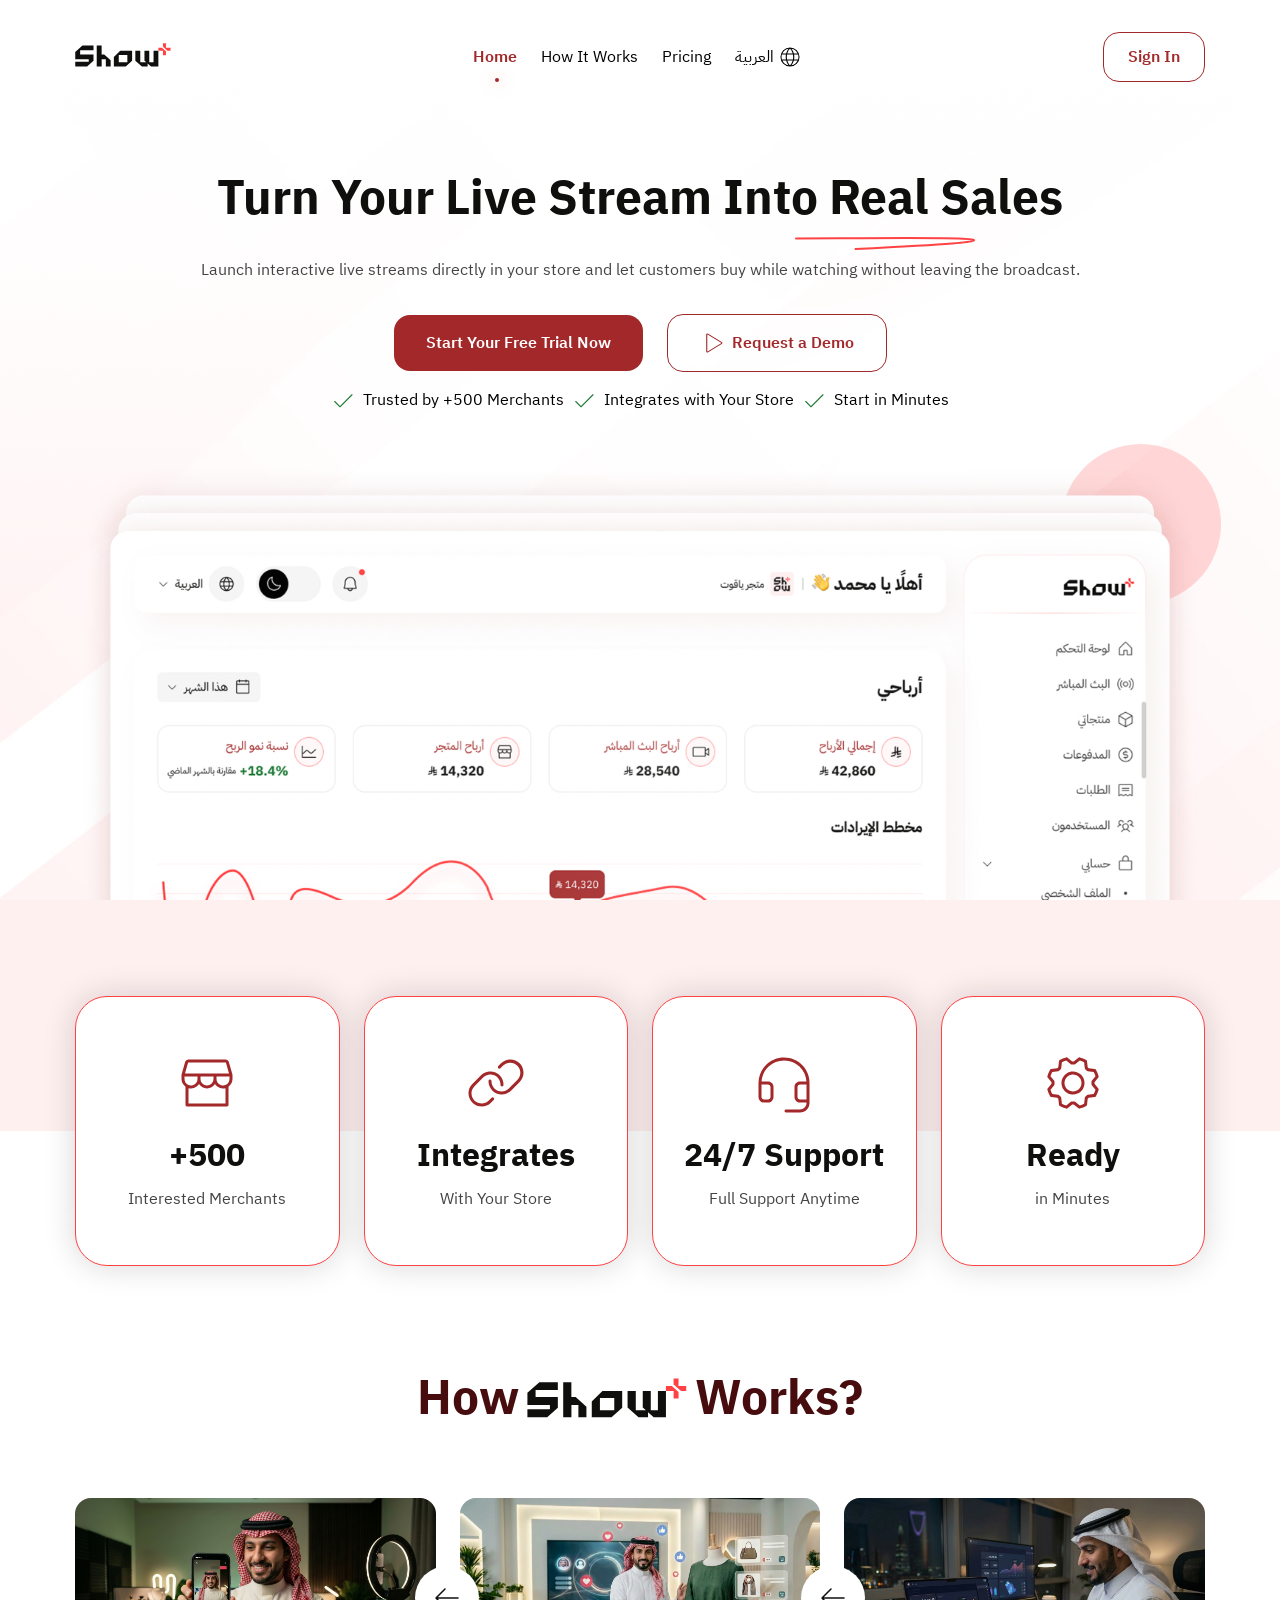
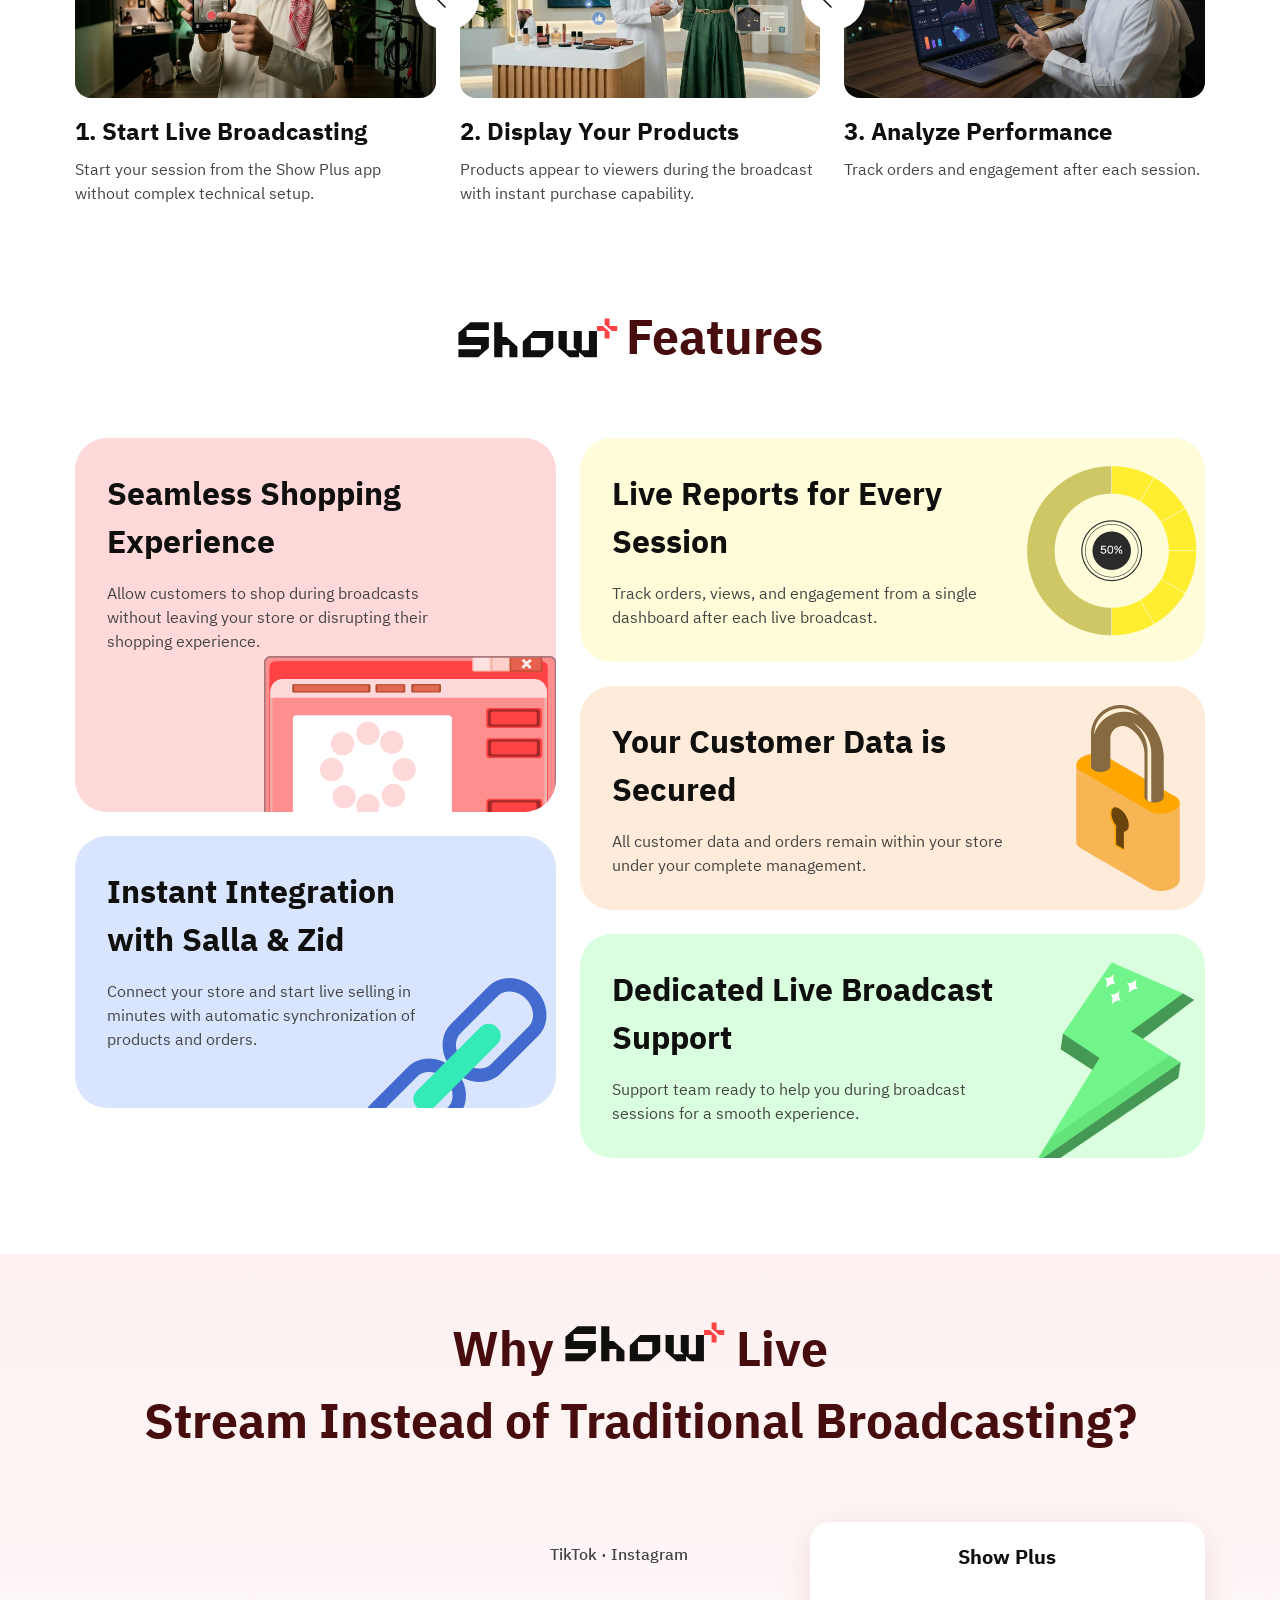
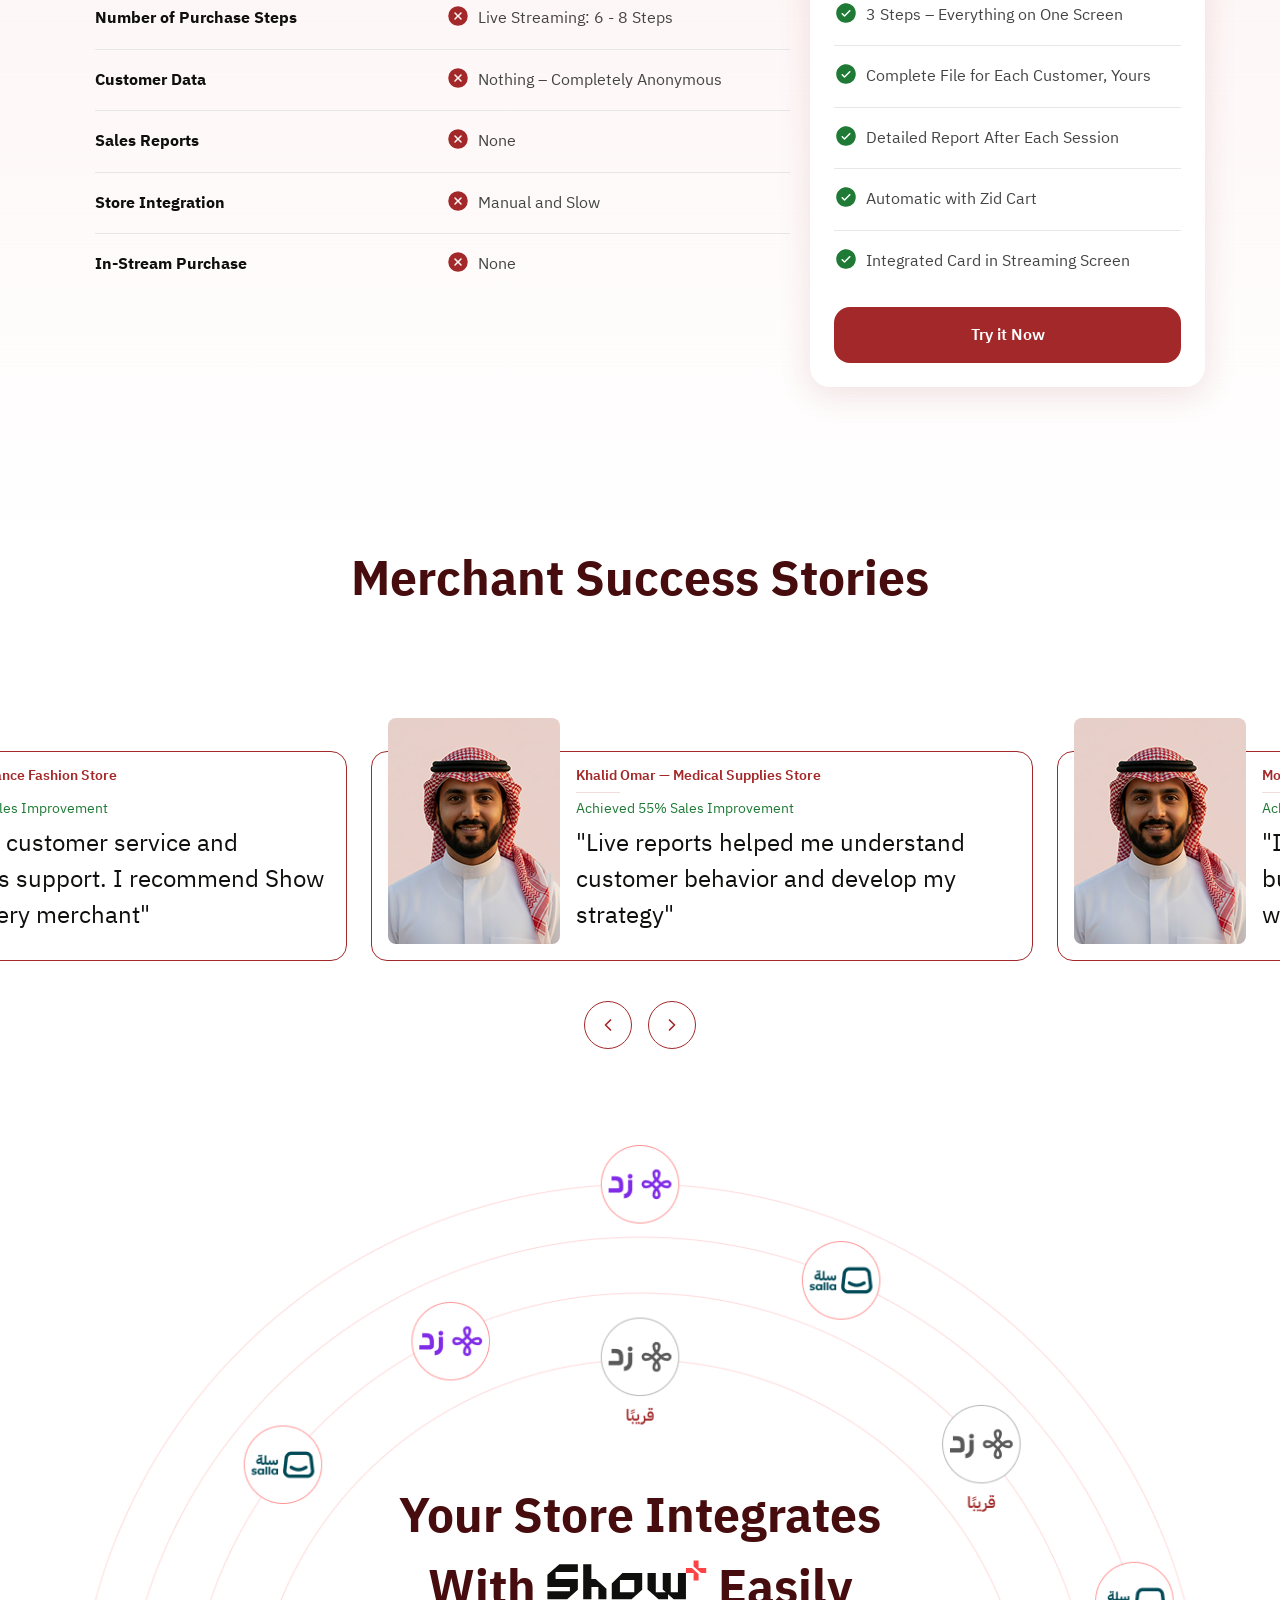
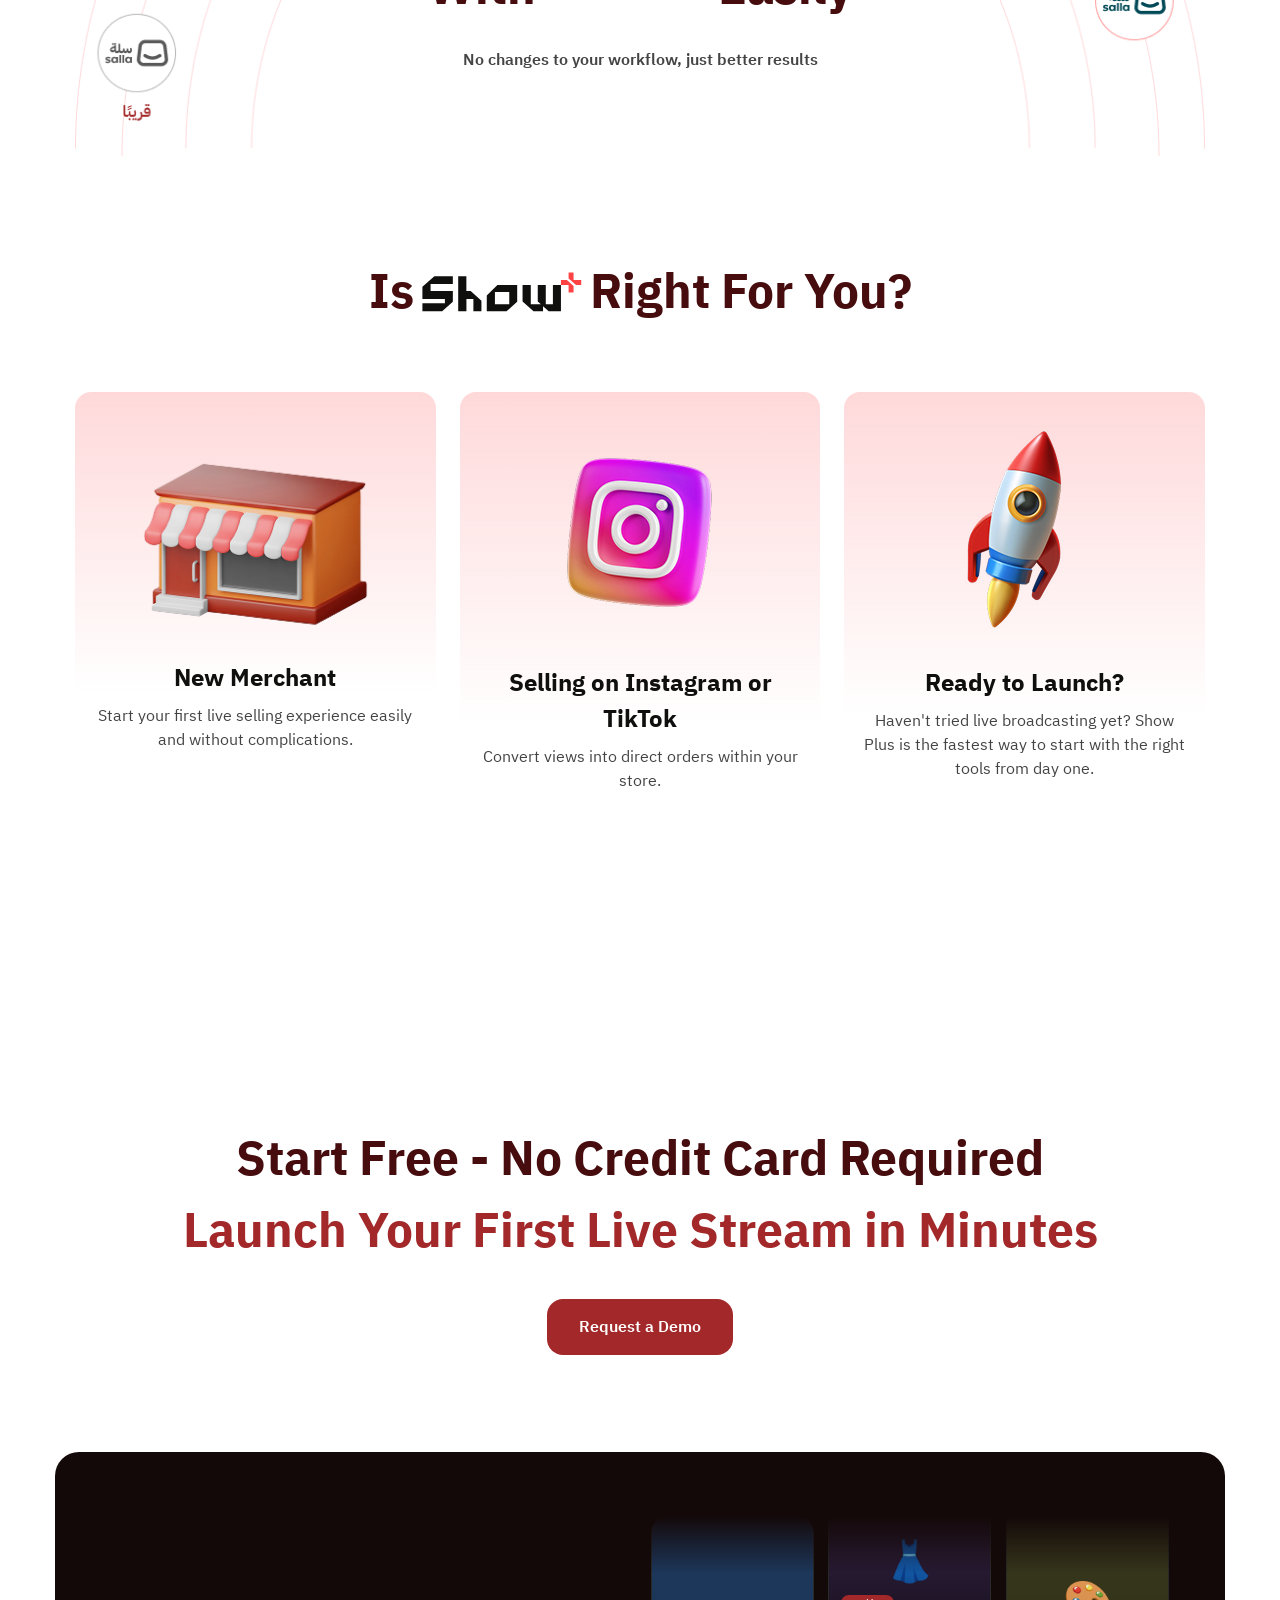
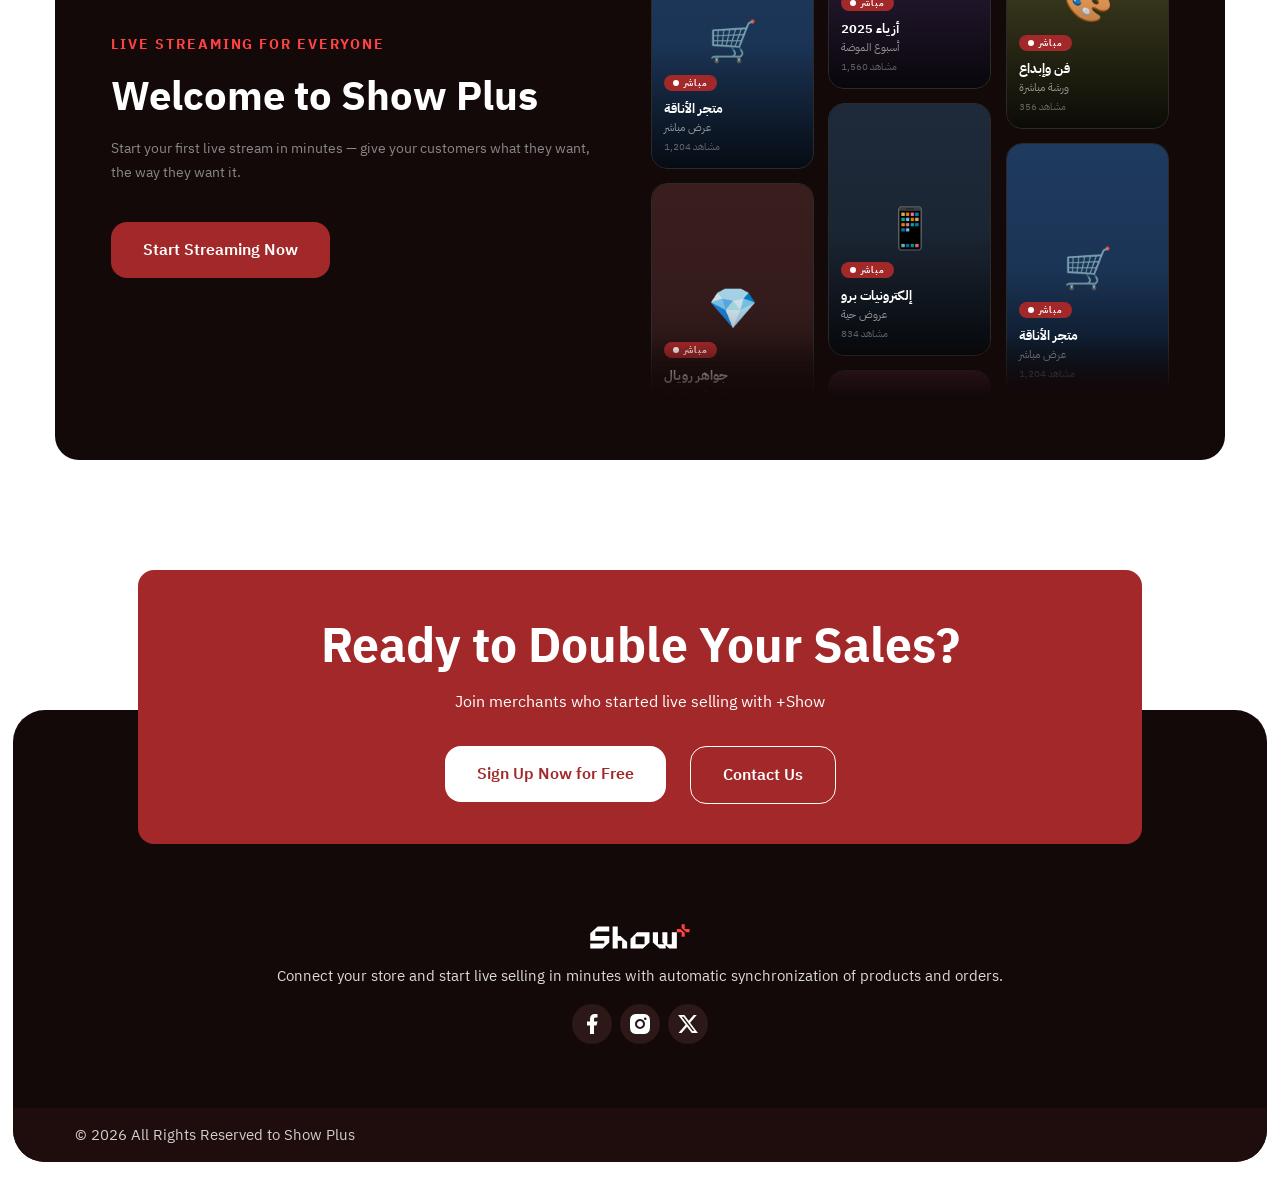
==== commit c413d659: "Introducing the responsive mode V1" ====
--- a/index-en.html
+++ b/index-en.html
@@ -42,8 +42,8 @@
             </a>
             <ul>
               <li class="active"><a href="/">Home</a></li>
-              <li><a href="./pages/how-it-works.html">How It Works</a></li>
-              <li><a href="./pages/pricing.html">Pricing</a></li>
+              <li><a href="./pages/how-it-works-en.html">How It Works</a></li>
+              <li><a href="./pages/pricing-en.html">Pricing</a></li>
               <li>
                 <a href="./index.html"
                   >العربية
@@ -78,21 +78,26 @@
           <div class="hero-text">
             <div class="heading-column">
               <div class="heading-container">
-                <h1>Turn Your Live Stream Into Real Sales</h1>
-                <svg
-                  xmlns="http://www.w3.org/2000/svg"
-                  width="180"
-                  height="13"
-                  viewBox="0 0 180 13"
-                  fill="none"
-                >
-                  <path
-                    d="M1 1.51839C6.32527 1.51839 11.6506 1.51839 44.3485 1.30221C77.0465 1.08603 136.956 0.653661 163.159 1.51184C189.361 2.37002 180.042 4.53186 157.102 6.51026C134.162 8.48866 97.8837 10.2181 60.5059 12"
-                    stroke="#FF4244"
-                    stroke-width="2"
-                    stroke-linecap="round"
-                  />
-                </svg>
+                <h1>
+                  Turn Your Live Stream Into
+                  <span class="highlighter"
+                    >Real
+                    <svg
+                      xmlns="http://www.w3.org/2000/svg"
+                      width="180"
+                      height="13"
+                      viewBox="0 0 180 13"
+                      fill="none"
+                    >
+                      <path
+                        d="M1 1.51839C6.32527 1.51839 11.6506 1.51839 44.3485 1.30221C77.0465 1.08603 136.956 0.653661 163.159 1.51184C189.361 2.37002 180.042 4.53186 157.102 6.51026C134.162 8.48866 97.8837 10.2181 60.5059 12"
+                        stroke="#FF4244"
+                        stroke-width="2"
+                        stroke-linecap="round"
+                      /></svg
+                  ></span>
+                  Sales
+                </h1>
               </div>
               <p>
                 Launch interactive live streams directly in your store and let
@@ -494,7 +499,9 @@
             </svg>
             Live
           </span>
-          <span class="row-two">Stream Instead of Traditional Broadcasting?</span>
+          <span class="row-two"
+            >Stream Instead of Traditional Broadcasting?</span
+          >
         </h2>
 
         <div class="comparison-card-wrapper">
@@ -955,7 +962,73 @@
 
     <div class="users-trigger primary-section">
       <div class="container">
-        <img src="./assets/images/users-sample.png" alt="Show Plus Users" />
+        <div class="live-videos-container">
+          <video
+            autoplay
+            muted
+            loop
+            playsinline
+            id="live-video-1"
+            class="live-video"
+          >
+            <source src="./assets/videos/live-1.mp4" type="video/mp4" />
+          </video>
+
+          <video
+            autoplay
+            muted
+            loop
+            playsinline
+            id="live-video-2"
+            class="live-video"
+          >
+            <source src="./assets/videos/live-2.mp4" type="video/mp4" />
+          </video>
+
+          <video
+            autoplay
+            muted
+            loop
+            playsinline
+            id="live-video-3"
+            class="live-video"
+          >
+            <source src="./assets/videos/live-3.mp4" type="video/mp4" />
+          </video>
+
+          <video
+            autoplay
+            muted
+            loop
+            playsinline
+            id="live-video-4"
+            class="live-video"
+          >
+            <source src="./assets/videos/live-4.mp4" type="video/mp4" />
+          </video>
+
+          <video
+            autoplay
+            muted
+            loop
+            playsinline
+            id="live-video-5"
+            class="live-video"
+          >
+            <source src="./assets/videos/live-4.mp4" type="video/mp4" />
+          </video>
+
+          <video
+            autoplay
+            muted
+            loop
+            playsinline
+            id="live-video-6"
+            class="live-video"
+          >
+            <source src="./assets/videos/live-4.mp4" type="video/mp4" />
+          </video>
+        </div>
         <div class="trigger-text">
           <h2>
             Start Free - No Credit Card Required<br />
@@ -972,27 +1045,54 @@
       </div>
     </div>
 
-    <div class="trigger-section primary-section">
+    <section class="screenshots-section primary-section">
       <div class="container">
-        <div class="content-column">
-          <h2 class="section-heading">Ready to Double Your Sales?</h2>
-          <p>Join merchants who started live selling with +Show</p>
-        </div>
-        <div class="actions-row">
-          <a href="#"
-            ><button type="button" class="primary-btn">
-              Sign Up Now for Free
-            </button></a
-          >
-
-          <a href="#"
-            ><button type="button" class="secondary-btn">Contact Us</button></a
-          >
-        </div>
-      </div>
-    </div>
+        <div class="text-column">
+          <p class="eyebrow">Live Streaming for Everyone</p>
+          <h2 class="section-title">Welcome to Show Plus</h2>
+          <p class="section-desc">
+            Start your first live stream in minutes — give your customers what
+            they want, the way they want it.
+          </p>
+          <button class="primary-btn">
+            Start Streaming Now
+          </button>
+        </div>
+
+        <div class="screenshots-column" id="screenshots-column">
+          <!--
+        Three columns are generated by JavaScript below.
+        Each column's cards are duplicated to create a seamless infinite scroll.
+        To add real images: replace the emoji <div class="ss-card-img"> 
+        with <img src="..." class="ss-card-img" alt="..." style="object-fit:cover; display:block;">
+      -->
+        </div>
+      </div>
+    </section>
 
     <footer class="site-footer">
+      <div class="trigger-section primary-section">
+        <div class="container">
+          <div class="content-column">
+            <h2 class="section-heading">Ready to Double Your Sales?</h2>
+            <p>Join merchants who started live selling with +Show</p>
+          </div>
+          <div class="actions-row">
+            <a href="#"
+              ><button type="button" class="primary-btn">
+                Sign Up Now for Free
+              </button></a
+            >
+
+            <a href="#"
+              ><button type="button" class="secondary-btn">
+                Contact Us
+              </button></a
+            >
+          </div>
+        </div>
+      </div>
+
       <div class="footer-main">
         <div class="container footer-container">
           <div class="footer-col footer-brand">
@@ -1049,39 +1149,6 @@
                     /></svg></span
               ></a>
             </div>
-          </div>
-          <div class="footer-col footer-links">
-            <h4>About Show Plus</h4>
-            <ul>
-              <li><a href="#">Terms of Use</a></li>
-              <li><a href="#">Privacy Policy</a></li>
-              <li><a href="#">Terms of Service</a></li>
-              <li><a href="#">Website Registration</a></li>
-              <li><a href="#">Payment Process</a></li>
-              <li><a href="#">Customer Support</a></li>
-            </ul>
-          </div>
-          <div class="footer-col footer-links">
-            <h4>About Show Plus</h4>
-            <ul>
-              <li><a href="#">Terms of Use</a></li>
-              <li><a href="#">Privacy Policy</a></li>
-              <li><a href="#">Terms of Service</a></li>
-              <li><a href="#">Website Registration</a></li>
-              <li><a href="#">Payment Process</a></li>
-              <li><a href="#">Customer Support</a></li>
-            </ul>
-          </div>
-          <div class="footer-col footer-links">
-            <h4>About Show Plus</h4>
-            <ul>
-              <li><a href="#">Terms of Use</a></li>
-              <li><a href="#">Privacy Policy</a></li>
-              <li><a href="#">Terms of Service</a></li>
-              <li><a href="#">Website Registration</a></li>
-              <li><a href="#">Payment Process</a></li>
-              <li><a href="#">Customer Support</a></li>
-            </ul>
           </div>
         </div>
       </div>
--- a/css/style.css
+++ b/css/style.css
@@ -145,10 +145,6 @@
   gap: 48px;
 }
 
-main nav > a {
-  display: none;
-}
-
 #login-cta {
   padding: 12px 24px;
 }
@@ -286,6 +282,7 @@
   width: 30%;
   top: 150px;
   right: -100px;
+  left: unset;
 }
 
 .hero-text {
@@ -310,10 +307,14 @@
   position: relative;
 }
 
+.heading-container .highlighter {
+  position: relative;
+}
+
 .heading-container svg {
   position: absolute;
-  bottom: -8px;
-  left: 0;
+  bottom: -16px;
+  left: -8px;
 }
 
 .hero-column {
@@ -516,17 +517,14 @@
   bottom: -48px;
 }
 
-.col.col-1 .feature-card {
-  padding: 32px 32px 32px 130px;
-}
-
 .feature-card.red {
-  height: 424px;
+  height: 374px;
+  padding: 32px;
   background-color: #ffd9da;
 }
 
 .feature-card.blue {
-  height: 200px;
+  height: 250px;
   background-color: #d9e4ff;
 }
 
@@ -544,7 +542,9 @@
 
 .feature-card.yellow img,
 .feature-card.orange img {
-  left: 32px;
+  top: 50%;
+  left: 8px;
+  transform: translateY(-50%);
 }
 
 .feature-card.green img {
@@ -598,8 +598,11 @@
   gap: 8px;
 }
 .cc-other-row > div {
+  display: flex;
+  align-items: center;
+  gap: 8px;
+  flex: 1;
   padding: 0;
-  flex: 1;
 }
 
 /* ── Main card (شو بلس) ── */
@@ -775,8 +778,7 @@
   overflow-x: hidden;
   scroll-behavior: smooth;
   cursor: grab;
-  padding: 40px 0 40px 64px;
-  padding-right: 395px;
+  padding: 40px 64px;
   -webkit-user-select: none;
   user-select: none;
 }
@@ -866,6 +868,10 @@
   z-index: 1;
 }
 
+.partners .container img {
+  width: 100%;
+}
+
 .partners-text {
   display: flex;
   flex-direction: column;
@@ -899,8 +905,47 @@
   background: linear-gradient(180deg, #ffd9da 0%, rgba(255, 217, 218, 0) 80%);
 }
 
+.targets-container .target img {
+  max-width: 100%;
+}
+
 .users-trigger .container {
   row-gap: 0;
+}
+
+.live-videos-container {
+  display: flex;
+  align-items: center;
+  gap: 24px;
+}
+
+.live-videos-container .live-video {
+  width: 16%;
+  border-radius: 16px;
+}
+
+#live-video-1 {
+  margin-bottom: 0;
+}
+
+#live-video-2 {
+  margin-bottom: 64px;
+}
+
+#live-video-3 {
+  margin-bottom: 128px;
+}
+
+#live-video-4 {
+  margin-bottom: 48px;
+}
+
+#live-video-5 {
+  margin-bottom: 104px;
+}
+
+#live-video-6 {
+  margin-bottom: 0;
 }
 
 .users-trigger .trigger-text {
@@ -926,6 +971,234 @@
 .users-trigger .trigger-text .trigger-link a {
   text-decoration: underline;
   color: #006cd0;
+}
+
+/* Outer section */
+.screenshots-section {
+  position: relative;
+  margin-bottom: 96px;
+}
+
+/* Container — owns the layout */
+.screenshots-section .container {
+  display: flex;
+  flex-direction: row;
+  align-items: center;
+  gap: 40px;
+  padding: 64px 56px;
+  background: var(--neutrals-footer-bg, #140909);
+  border-radius: 24px;
+  overflow: hidden;
+  min-height: 520px;
+}
+
+/* ─── Text Column ────────────────────────────────────── */
+.text-column {
+  flex: 0 0 500px;
+  z-index: 2;
+}
+
+.eyebrow {
+  font-size: 14px;
+  font-weight: 700;
+  letter-spacing: 0.14em;
+  color: var(--primary-color, #ff4244);
+  text-transform: uppercase;
+  margin-bottom: 18px;
+}
+
+.section-title {
+  font-size: 40px;
+  font-weight: 900;
+  line-height: 1.2;
+  color: #ffffff;
+  margin-bottom: 16px;
+}
+
+.section-desc {
+  font-size: 14px;
+  color: #888888;
+  line-height: 1.75;
+  margin-bottom: 36px;
+}
+
+/* ─── Screenshots Columns ────────────────────────────── */
+.screenshots-column {
+  flex: 1;
+  display: flex;
+  gap: 14px;
+  height: 480px;
+  overflow: hidden;
+
+  /* Fade edges top & bottom */
+  mask-image: linear-gradient(
+    to bottom,
+    transparent 0%,
+    black 12%,
+    black 88%,
+    transparent 100%
+  );
+  -webkit-mask-image: linear-gradient(
+    to bottom,
+    transparent 0%,
+    black 12%,
+    black 88%,
+    transparent 100%
+  );
+}
+
+/* ─── Individual Column ──────────────────────────────── */
+.ss-col {
+  flex: 1;
+  display: flex;
+  flex-direction: column;
+  gap: 14px;
+  will-change: transform;
+}
+
+/* Column 1: scroll UP */
+.ss-col:nth-child(1) {
+  animation: scrollUp 18s linear infinite;
+}
+
+/* Column 2: scroll DOWN — offset start so columns feel staggered */
+.ss-col:nth-child(2) {
+  animation: scrollDown 22s linear infinite;
+  margin-top: -80px;
+}
+
+/* Column 3: scroll UP — different speed & offset */
+.ss-col:nth-child(3) {
+  animation: scrollUp 20s linear infinite;
+  margin-top: -40px;
+}
+
+@keyframes scrollUp {
+  0% {
+    transform: translateY(0);
+  }
+  100% {
+    transform: translateY(-50%);
+  }
+}
+
+@keyframes scrollDown {
+  0% {
+    transform: translateY(-50%);
+  }
+  100% {
+    transform: translateY(0);
+  }
+}
+
+/* ─── Screenshot Card ────────────────────────────────── */
+.ss-card {
+  border-radius: 16px;
+  overflow: hidden;
+  background: #1a1a1a;
+  flex-shrink: 0;
+  border: 1px solid #2a2a2a;
+  position: relative;
+  cursor: pointer;
+  transition: border-color 0.2s ease;
+}
+
+.ss-card:hover {
+  border-color: #444;
+}
+
+/* Replace with a real <img> — this is the dummy placeholder */
+.ss-card-img {
+  width: 100%;
+  aspect-ratio: 9 / 14;
+  display: flex;
+  align-items: center;
+  justify-content: center;
+  font-size: 40px;
+  user-select: none;
+  /* 
+        To use a real image, replace this <div> with:
+        <img src="your-screenshot.jpg" alt="..." />
+        and set: width: 100%; aspect-ratio: 9/14; object-fit: cover; display: block;
+      */
+}
+
+/* Gradient overlay so text is always readable */
+.ss-card-overlay {
+  position: absolute;
+  inset: 0;
+  background: linear-gradient(
+    to top,
+    rgba(0, 0, 0, 0.8) 0%,
+    rgba(0, 0, 0, 0.1) 50%,
+    transparent 100%
+  );
+  pointer-events: none;
+}
+
+/* Card info pinned to bottom */
+.ss-card-info {
+  position: absolute;
+  bottom: 0;
+  left: 0;
+  right: 0;
+  padding: 14px 12px;
+}
+
+/* LIVE badge */
+.live-badge {
+  display: inline-flex;
+  align-items: center;
+  gap: 5px;
+  background: var(--primary-dark, #a32829);
+  color: #ffffff;
+  font-size: 9px;
+  font-weight: 700;
+  letter-spacing: 0.1em;
+  padding: 3px 9px;
+  border-radius: 20px;
+  margin-bottom: 8px;
+  text-transform: uppercase;
+}
+
+.live-dot {
+  width: 6px;
+  height: 6px;
+  border-radius: 50%;
+  background: #ffffff;
+  animation: blink 1.2s ease-in-out infinite;
+}
+
+@keyframes blink {
+  0%,
+  100% {
+    opacity: 1;
+  }
+  50% {
+    opacity: 0.25;
+  }
+}
+
+.card-name {
+  font-size: 13px;
+  font-weight: 700;
+  color: #ffffff;
+  margin-bottom: 2px;
+}
+
+.card-sub {
+  font-size: 11px;
+  color: rgba(255, 255, 255, 0.55);
+  margin-bottom: 2px;
+}
+
+.card-viewers {
+  font-size: 10px;
+  color: rgba(255, 255, 255, 0.35);
+}
+
+.trigger-section {
+  margin-top: -140px;
 }
 
 .trigger-section h2,
@@ -942,7 +1215,7 @@
   width: 59%;
   gap: 32px;
   padding: 40px;
-  margin-bottom: 96px;
+  margin-bottom: 0;
   border-radius: 16px;
   background: var(--primary-dark, #a32829);
 }
@@ -972,7 +1245,8 @@
 }
 
 .trigger-section button {
-  width: 204px;
+  width: 100%;
+  white-space: nowrap;
 }
 
 /* Footer styles */
@@ -983,6 +1257,10 @@
   background: var(--neutrals-footer-bg, #140909);
   color: #fff;
   font-size: 16px;
+  border-radius: 32px;
+  width: 98%;
+  margin: 250px auto 16px auto;
+  overflow: visible;
 }
 
 .footer-main {
@@ -1011,7 +1289,7 @@
   min-width: 220px;
   display: flex;
   flex-direction: column;
-  align-items: flex-start;
+  align-items: center;
   gap: 16px;
 }
 
@@ -1061,22 +1339,22 @@
   opacity: 0.6;
 }
 
-.footer-links ul {
-  display: flex;
-  flex-direction: column;
+footer ul {
+  display: flex;
+  align-items: center;
   gap: 8px;
   list-style: none;
   padding: 0;
   margin: 0;
 }
 
-.footer-links ul li a {
+footer ul li a {
   color: #ccc;
   text-decoration: none;
   font-size: 15px;
   transition: color 0.2s;
 }
-.footer-links ul li a:hover {
+footer ul li a:hover {
   color: var(--primary-color, #ff4244);
 }
 
@@ -1106,6 +1384,13 @@
   background: #1f0c0c;
   padding: 16px 0;
   text-align: center;
+  border-radius: 0 0 32px 32px;
+}
+
+.footer-bottom .container {
+  display: flex;
+  align-items: center;
+  justify-content: space-between;
 }
 
 .footer-copyright {
@@ -1161,235 +1446,25 @@
   }
 }
 
-/* Mobile */
-
-@media (max-width: 767px) {
-  body h1 {
-    font-size: 48px;
-  }
-
-  body h2 {
-    font-size: 40px;
-  }
-
-  body h3 {
-    font-size: 24px;
-  }
-
-  main nav > a {
-    display: inline-block;
-  }
-
-  main nav #navMenu > a {
-    display: none;
-  }
-
-  .main-home {
-    height: fit-content;
-  }
-
-  .main-home .heading-column {
-    gap: 32px;
-  }
-
-  .heading-container svg {
-    bottom: -16px;
-    left: 32px;
-  }
-
-  .hero-actions {
-    gap: 16px;
-    flex-direction: column;
-  }
-
-  .features-trigger {
-    align-items: flex-start;
-    flex-direction: column;
-  }
-
-  .hero-image-container::before {
-    display: none;
-  }
-
-  .hero-image-container img {
-    width: 100%;
-  }
-
-  .triggers-container .container {
-    flex-direction: column;
-  }
-
-  .steps-row {
-    flex-direction: column;
-  }
-
-  .steps-row .step-card .image-container::before,
-  .steps-row .step-card .image-container::after {
-    display: none;
-  }
-
-  .steps-row .step-card {
-    flex: unset;
-    width: 100%;
-  }
-
-  .steps-row:not(h2 + .steps-row) .step-card {
-    width: 100%;
-  }
-
-  .features-columns {
-    flex-direction: column;
-  }
-
-  .features .features-columns div.col .feature-card {
-    padding: 32px;
-    height: 390px;
-  }
-
-  .feature-card img {
-    left: 50%;
-    bottom: 32px;
-    transform: translateX(-50%);
-  }
-
-  div.col .feature-card img {
-    left: 50%;
-  }
-
-  .feature-card.green img {
-    bottom: -40px;
-  }
-
-  .testimonials.primary-section .container {
-    padding-bottom: 48px;
-  }
-
-  .testimonials-slider {
-    padding: 40px 20px;
-  }
-
-  .testimonial-card {
-    display: flex;
-    padding: 16px;
-    justify-content: flex-end;
-    align-items: flex-start;
-    gap: 16px;
-    border-radius: 16px;
-    border: 1px solid var(--primary-dark, #a32829);
-    flex-direction: column;
-    min-width: 320px;
-    height: fit-content;
-  }
-
-  .testimonial-card .image-container {
-    min-width: 180px;
-    height: 180px;
-  }
-
-  .partners img {
-    display: none;
-  }
-
-  .partners-text {
-    position: relative;
+/* Small laptops */
+@media (min-width: 1200px) {
+  .ltr .feature-card.yellow img,
+  .ltr .feature-card.orange img {
     left: unset;
-    top: unset;
-    transform: unset;
-  }
-
-  .targets-container {
-    overflow-x: scroll;
-  }
-
-  .targets-container .target {
-    width: 80%;
-  }
-
-  .users-trigger .trigger-text h2 {
-    font-size: 24px;
-  }
-
-  .trigger-section {
-    width: 90%;
-    margin: 0 auto;
-  }
-
-  .trigger-section .container {
-    width: 100%;
-    padding: 32px;
-  }
-
-  .trigger-section .actions-row {
-    width: 100%;
-    gap: 16px;
-    flex-direction: column;
-  }
-
-  .trigger-section .actions-row button {
-    width: 100%;
-  }
-
-  .comparison-card-wrapper {
-    overflow: auto;
-    padding: 0 40px 40px 40px;
-  }
-
-  .comparison-card-wrapper > div {
-    min-width: fit-content;
-  }
-
-  .hero-image-container video {
-    display: none;
-  }
-
-  .ltr main nav #navMenu {
-    flex-direction: column;
-    justify-content: flex-start;
-    gap: 16px;
-    position: fixed;
-    top: 0;
-    left: -100%;
-    right: unset;
-    width: 75%;
-    height: 100%;
-    background: #fff;
-    padding: 24px;
-    transition: 0.3s;
-    z-index: 1000;
-  }
-
-  .ltr main nav #navMenu.active {
-    left: 0;
-    right: unset;
-  }
-
-  body.ltr .heading-container svg {
-    right: 40px;
-    bottom: 88px;
-  }
-
-  .hero-actions a,
-  .hero-actions a button {
-    width: 100%;
-  }
-
-  .ltr .features .features-columns div.col .feature-card {
-    height: 450px;
-  }
-
-  .has-logo h2.section-heading svg {
-    max-height: 32px;
-    max-width: 120px;
-  }
-}
-
-/* Small laptops */
-@media (min-width: 1200px) and (max-width: 1536px) {
+    right: 8px;
+  }
+
+  .ltr .feature-card.red,
+  .ltr .feature-card.blue {
+    padding-right: 88px;
+  }
 }
 
 @media (min-width: 769px) {
   .ltr .feature-card.blue img {
     transform: scaleX(-1);
+    left: unset;
+    right: 8px;
   }
 }
 
@@ -1516,7 +1591,6 @@
 ========================= */
 
 .hero-content h1 {
-  overflow: hidden;
   animation: heroTitle 1.2s 0.5s var(--ease-out-expo) forwards;
 }
 
@@ -1764,17 +1838,12 @@
 }
 
 .ltr .heading-container svg {
-  left: unset;
-  right: 140px;
+  left: 50%;
+  transform: translateX(-50%);
 }
 
 .ltr .hero-image-container video#video-1 {
-  left: unset;
   right: -100px;
-}
-
-.ltr .col.col-1 .feature-card {
-  padding: 32px 130px 32px 32px;
 }
 
 .ltr .feature-card {
@@ -1786,10 +1855,6 @@
   right: 0;
 }
 
-.ltr .feature-card.blue {
-  height: 272px;
-}
-
 .ltr .feature-card.green img {
   bottom: -88px;
   right: -48px;
@@ -1798,3 +1863,389 @@
 .ltr .comparison-header {
   text-align: left;
 }
+
+.ltr #scrollTopBtn {
+  left: unset;
+  right: 32px;
+}
+
+.ltr .slider-nav svg {
+  transform: scale(-1);
+}
+
+@media (max-width: 991px) {
+  .screenshots-section {
+    padding: 32px;
+  }
+
+  .screenshots-section .container {
+    flex-direction: column-reverse;
+    gap: 40px;
+    padding: 32px;
+  }
+
+  .text-column {
+    flex: unset;
+    display: flex;
+    flex-direction: column;
+    text-align: center;
+  }
+
+  #screenshots-column {
+    flex: unset;
+    width: 100%;
+  }
+
+  .live-videos-container {
+    overflow-x: auto;
+    margin-bottom: 40px;
+  }
+
+  .live-videos-container .live-video {
+    margin: 0 !important;
+    min-width: 30%;
+  }
+}
+
+@media (min-width: 993px) {
+  main nav > a {
+    display: none;
+  }
+}
+
+@media (min-width: 1024px) {
+  .feature-card.blue img {
+    left: 8px;
+    bottom: -56px;
+  }
+
+  .ltr .feature-card.blue {
+    height: 272px;
+  }
+}
+
+@media (min-width: 1024px) and (max-width: 1535px) {
+  .ltr .hero-content h1 {
+    font-size: 48px;
+  }
+
+  .hero-content h1 {
+    font-size: 56px;
+  }
+
+  .trigger-section .container {
+    min-width: 80%;
+    max-width: 90%;
+  }
+}
+
+@media (max-width: 1024px) {
+  .main-home .heading-column h1 {
+    font-size: 48px;
+  }
+
+  .trigger-section h2 {
+    font-size: 32px;
+  }
+
+  .trigger-section .container {
+    width: 90%;
+  }
+}
+
+@media (max-width: 1535px) {
+  .hero-image-container video#video-1 {
+    left: 0;
+  }
+
+  .hero-image-container video#video-2 {
+    right: 0;
+  }
+
+  .testimonials-slider {
+    padding-right: 72px;
+  }
+}
+
+@media (min-width: 769px) and (max-width: 1199px) {
+  .has-logo h2.section-heading {
+    font-size: 40px;
+  }
+
+  .feature-card h3 {
+    font-size: 20px;
+  }
+
+  .feature-card {
+    padding-left: 200px;
+  }
+
+  .col.col-1 .feature-card.red,
+  .feature-card.blue {
+    height: fit-content;
+    padding: 16px;
+  }
+
+  .col.col-1 .feature-card.red img,
+  .feature-card.blue img {
+    width: 50%;
+    position: relative;
+    align-self: center;
+    top: unset;
+    left: unset;
+    right: unset;
+    bottom: unset;
+  }
+
+  .feature-card.yellow img,
+  .feature-card.orange img {
+    top: 50%;
+    left: 8px;
+    transform: translateY(-50%);
+  }
+
+  .col.col-1 .feature-card {
+    padding: 32px;
+  }
+
+  .ltr .col.col-1 .feature-card {
+    padding: 32px;
+    height: fit-content;
+  }
+}
+
+/* Mobile */
+
+@media (max-width: 767px) {
+  body h1 {
+    font-size: 48px;
+  }
+
+  body h2 {
+    font-size: 40px;
+  }
+
+  body h3 {
+    font-size: 24px;
+  }
+
+  main nav > a {
+    display: inline-block;
+  }
+
+  main nav #navMenu > a {
+    display: none;
+  }
+
+  .main-home {
+    height: fit-content;
+  }
+
+  .main-home .heading-column {
+    gap: 32px;
+  }
+
+  .heading-container svg {
+    bottom: -16px;
+    left: 32px;
+  }
+
+  .hero-actions {
+    gap: 16px;
+    flex-direction: column;
+  }
+
+  .features-trigger {
+    align-items: flex-start;
+    flex-direction: column;
+  }
+
+  .hero-image-container::before {
+    display: none;
+  }
+
+  .hero-image-container img {
+    width: 100%;
+  }
+
+  .triggers-container .container {
+    flex-direction: column;
+  }
+
+  .steps-row {
+    flex-direction: column;
+  }
+
+  .steps-row .step-card .image-container::before,
+  .steps-row .step-card .image-container::after {
+    display: none;
+  }
+
+  .steps-row .step-card {
+    flex: unset;
+    width: 100%;
+  }
+
+  .steps-row:not(h2 + .steps-row) .step-card {
+    width: 100%;
+  }
+
+  .features-columns {
+    flex-direction: column;
+  }
+
+  .features .features-columns div.col .feature-card {
+    padding: 32px;
+    height: 390px;
+  }
+
+  .feature-card img {
+    left: 50%;
+    bottom: 32px;
+    transform: translateX(-50%);
+  }
+
+  div.col .feature-card img {
+    top: unset;
+    left: 50%;
+    transform: translateX(-50%);
+  }
+
+  .feature-card.green img {
+    bottom: -40px;
+  }
+
+  .testimonials.primary-section .container {
+    padding-bottom: 48px;
+  }
+
+  .testimonials-slider {
+    padding: 40px 20px;
+  }
+
+  .testimonial-card {
+    display: flex;
+    padding: 16px;
+    justify-content: flex-end;
+    align-items: flex-start;
+    gap: 16px;
+    border-radius: 16px;
+    border: 1px solid var(--primary-dark, #a32829);
+    flex-direction: column;
+    min-width: 320px;
+    height: fit-content;
+  }
+
+  .testimonial-card .image-container {
+    min-width: 180px;
+    height: 180px;
+  }
+
+  .partners img {
+    display: none;
+  }
+
+  .partners-text {
+    position: relative;
+    left: unset;
+    top: unset;
+    transform: unset;
+  }
+
+  .targets-container {
+    overflow-x: scroll;
+  }
+
+  .targets-container .target {
+    min-width: 80%;
+  }
+
+  .users-trigger .trigger-text h2 {
+    font-size: 24px;
+  }
+
+  .trigger-section {
+    width: 90%;
+    margin: -140px auto 0 auto;
+  }
+
+  .trigger-section .container {
+    width: 100%;
+    padding: 32px;
+  }
+
+  .trigger-section .actions-row {
+    width: 100%;
+    gap: 16px;
+    flex-direction: column;
+  }
+
+  .trigger-section .actions-row button {
+    width: 100%;
+  }
+
+  .comparison-card-wrapper {
+    overflow: auto;
+    padding: 0 40px 40px 40px;
+  }
+
+  .comparison-card-wrapper > div {
+    min-width: fit-content;
+  }
+
+  .hero-image-container video {
+    display: none;
+  }
+
+  .footer-bottom .container {
+    flex-direction: column;
+    gap: 16px;
+  }
+
+  .ltr main nav #navMenu {
+    flex-direction: column;
+    justify-content: flex-start;
+    gap: 16px;
+    position: fixed;
+    top: 0;
+    left: -100%;
+    right: unset;
+    width: 75%;
+    height: 100%;
+    background: var(--white-color, #ffffff);
+    padding: 24px;
+    transition: 0.3s;
+    z-index: 1000;
+  }
+
+  .ltr main nav #navMenu.active {
+    left: 0;
+    right: unset;
+  }
+
+  body.ltr .heading-container svg {
+    bottom: 0;
+    right: 5px;
+    left: unset;
+    transform: unset;
+    width: 100%;
+  }
+
+  .hero-actions a,
+  .hero-actions a button {
+    width: 100%;
+  }
+
+  .ltr .features .features-columns div.col .feature-card {
+    height: 450px;
+  }
+
+  .has-logo h2.section-heading svg {
+    max-height: 32px;
+    max-width: 120px;
+  }
+
+  .ltr .feature-card.green img {
+    bottom: -32px;
+  }
+}
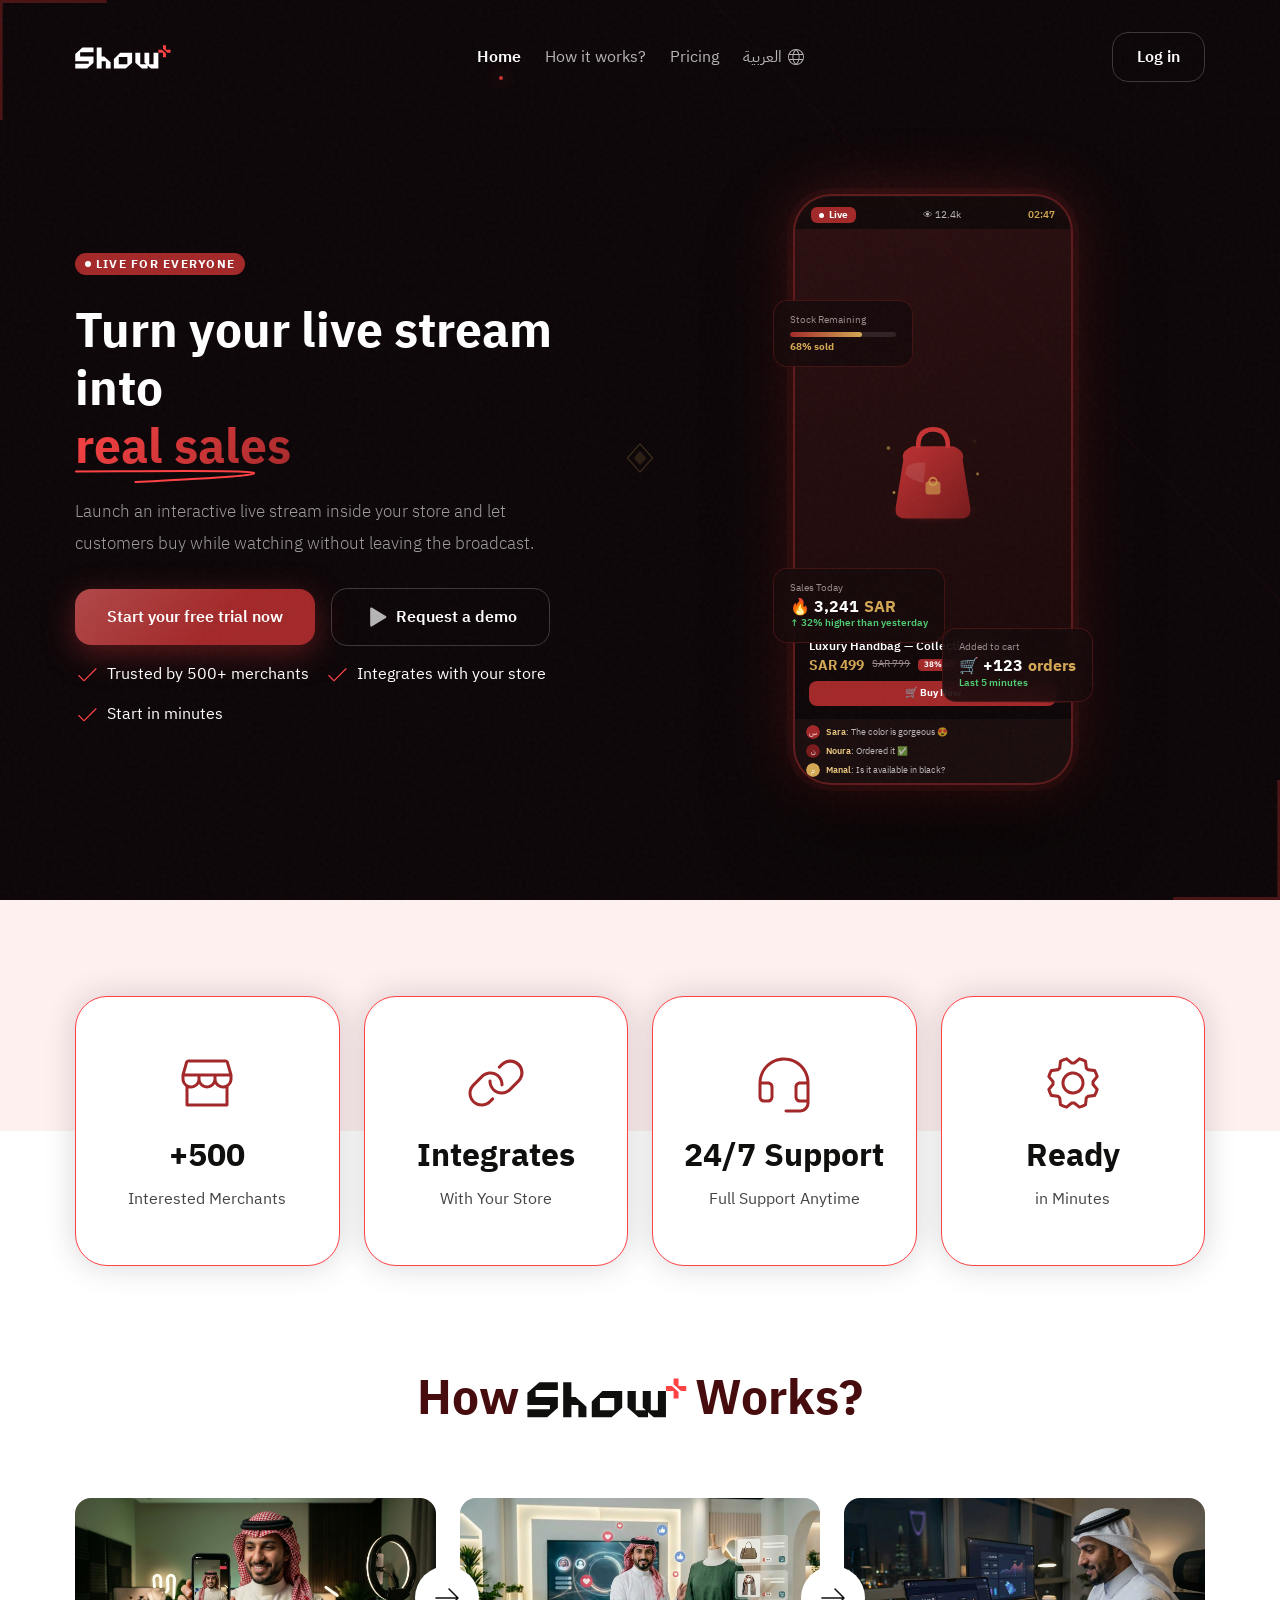
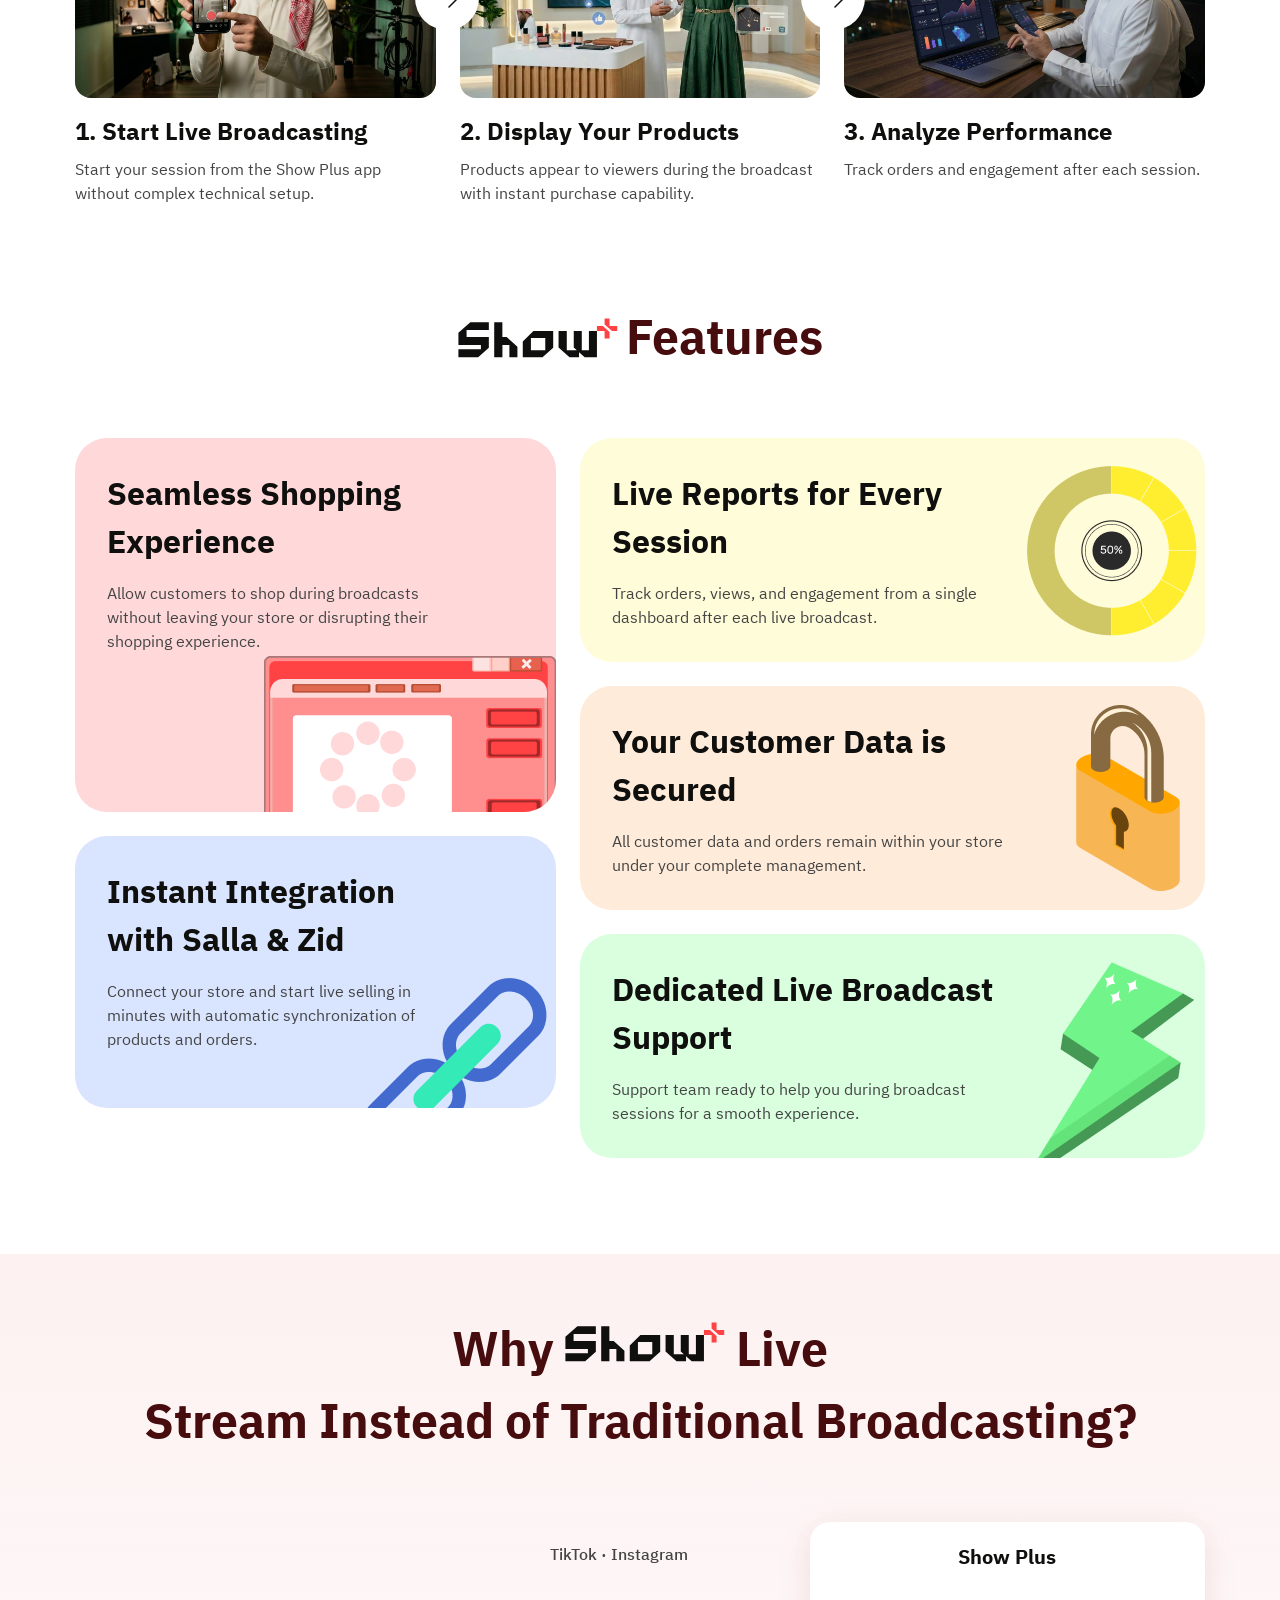
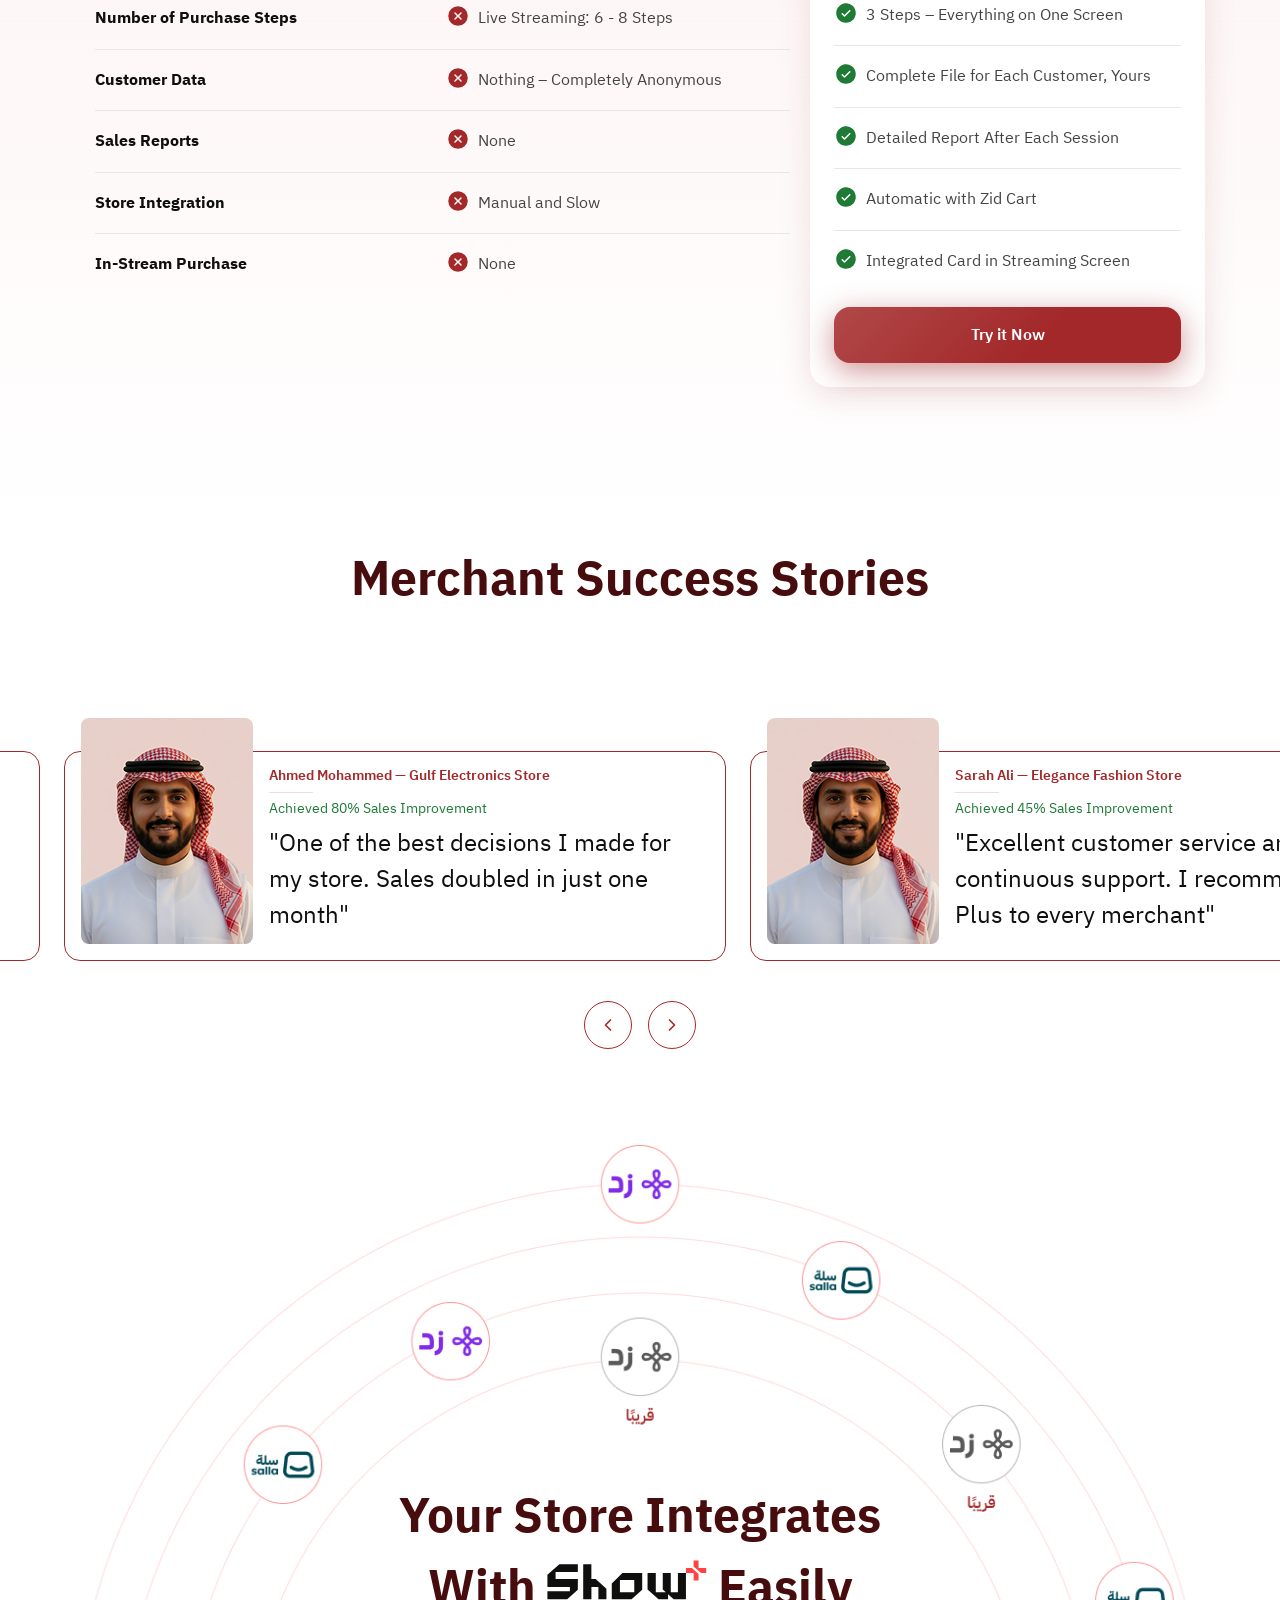
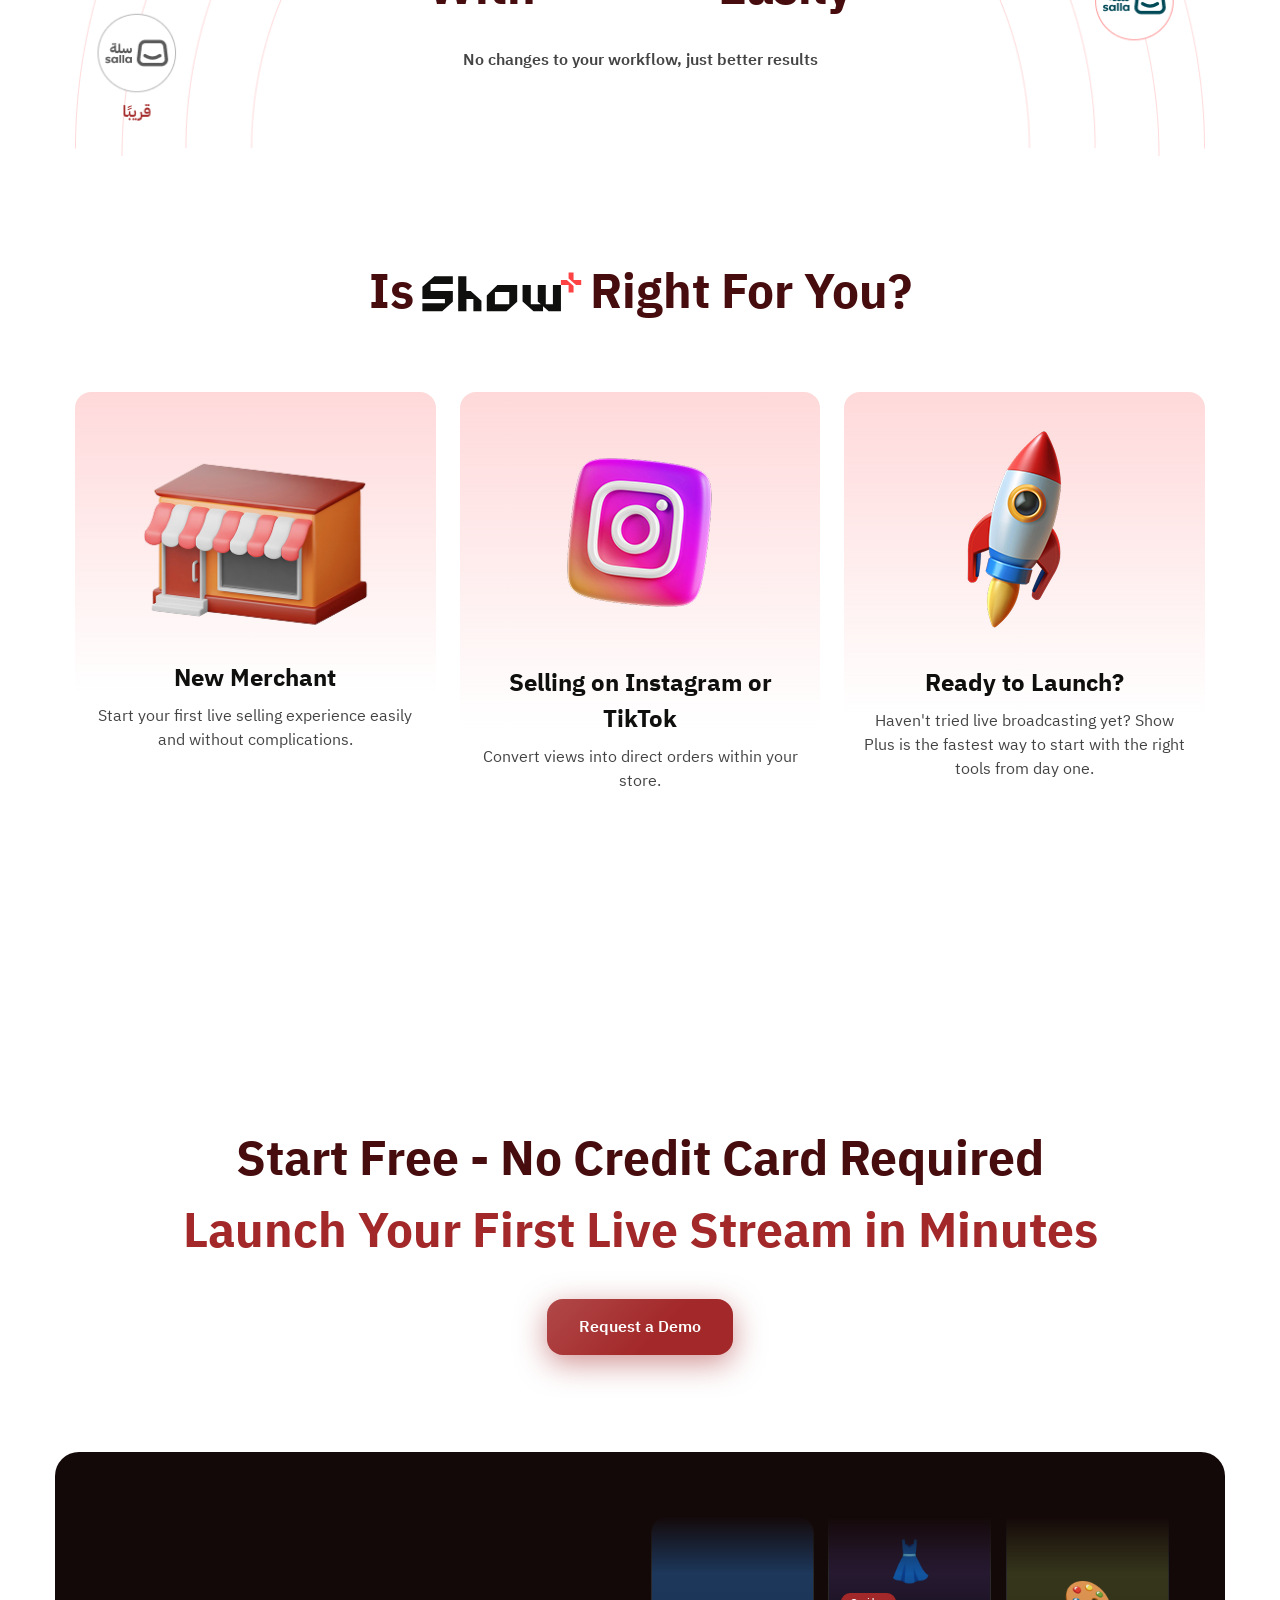
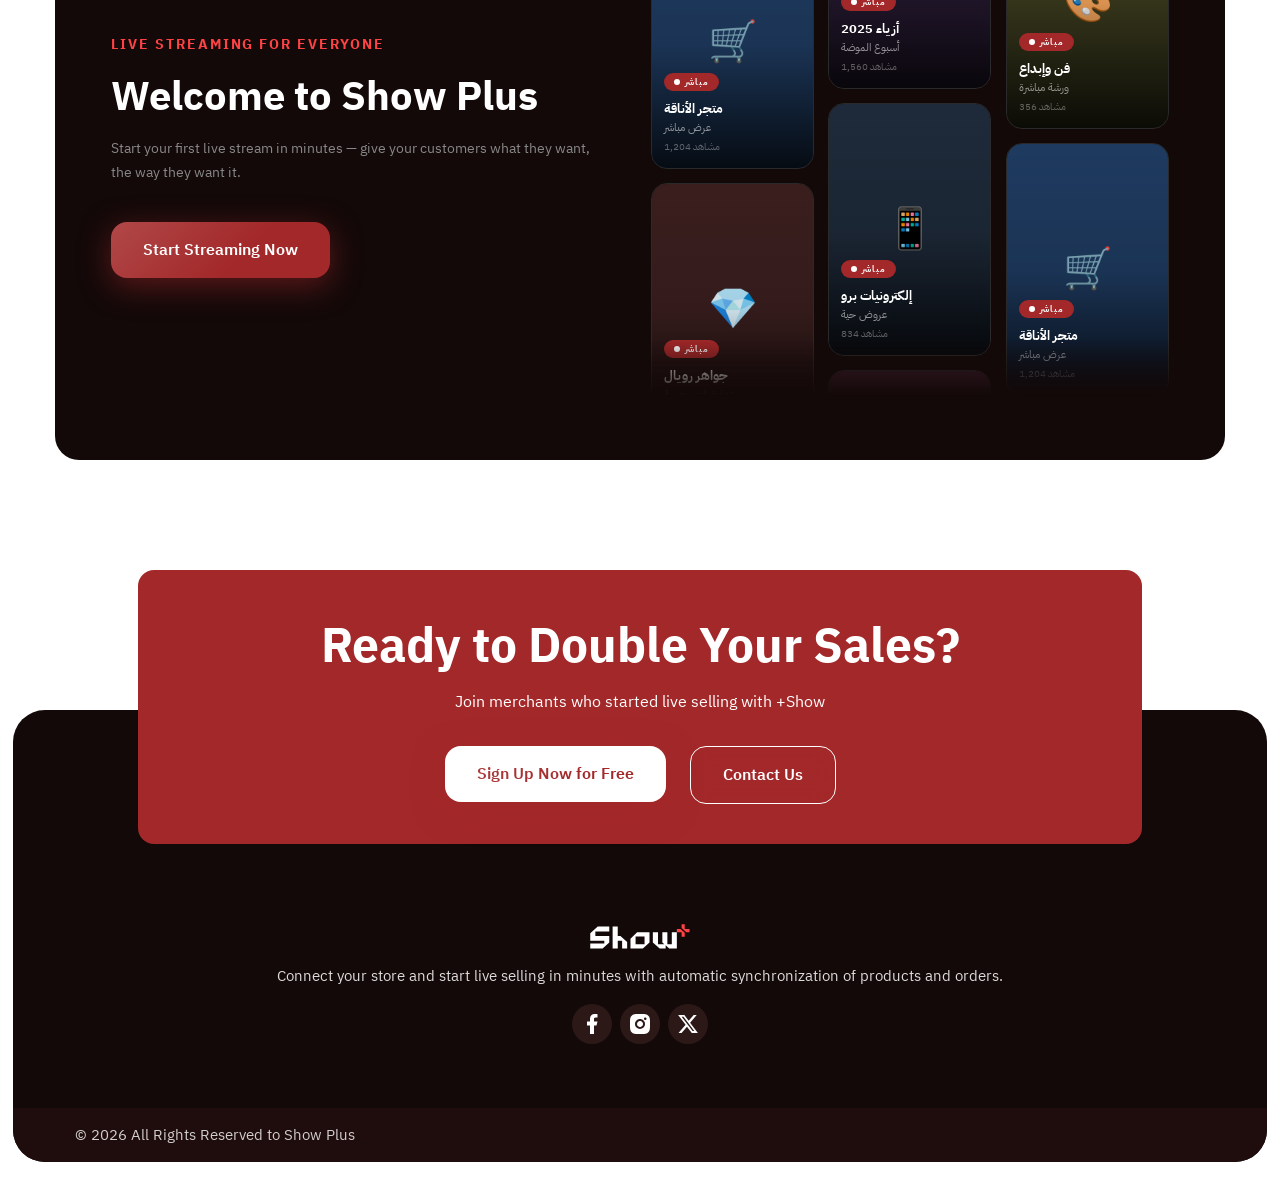
==== commit c2fe9f08: "Introducing the new hero section V1" ====
--- a/index-en.html
+++ b/index-en.html
@@ -1,5 +1,5 @@
 <!doctype html>
-<html lang="en" dir="ltr">
+<html lang="en" dir="ltr" class="home-page">
   <head>
     <meta charset="UTF-8" />
     <meta name="viewport" content="width=device-width, initial-scale=1.0" />
@@ -21,67 +21,153 @@
 
   <body class="ltr">
     <main class="main-home">
-      <div class="background-overlay"></div>
+      <!-- ── Full-width background (orbs + geometry) — on <main> ── -->
+      <div class="background-overlay">
+        <div class="orb orb-1"></div>
+        <div class="orb orb-2"></div>
+        <div class="orb orb-3"></div>
+      </div>
+
+      <div class="geo-lines" aria-hidden="true">
+        <svg
+          viewBox="0 0 1440 900"
+          preserveAspectRatio="none"
+          xmlns="http://www.w3.org/2000/svg"
+        >
+          <defs>
+            <linearGradient id="lg1" x1="0" y1="0" x2="1" y2="0">
+              <stop offset="0%" stop-color="#A32829" stop-opacity="0" />
+              <stop offset="50%" stop-color="#A32829" stop-opacity="0.4" />
+              <stop offset="100%" stop-color="#A32829" stop-opacity="0" />
+            </linearGradient>
+            <linearGradient id="lg2" x1="0" y1="0" x2="0" y2="1">
+              <stop offset="0%" stop-color="#d4a853" stop-opacity="0" />
+              <stop offset="50%" stop-color="#d4a853" stop-opacity="0.2" />
+              <stop offset="100%" stop-color="#d4a853" stop-opacity="0" />
+            </linearGradient>
+          </defs>
+          <line
+            x1="0"
+            y1="200"
+            x2="1440"
+            y2="200"
+            stroke="url(#lg1)"
+            stroke-width="1"
+          />
+          <line
+            x1="0"
+            y1="700"
+            x2="1440"
+            y2="700"
+            stroke="url(#lg1)"
+            stroke-width="0.5"
+          />
+          <line
+            x1="720"
+            y1="0"
+            x2="720"
+            y2="900"
+            stroke="url(#lg2)"
+            stroke-width="1"
+          />
+          <line
+            x1="800"
+            y1="0"
+            x2="1440"
+            y2="600"
+            stroke="rgba(163,40,41,0.1)"
+            stroke-width="1"
+          />
+          <path
+            d="M 0 0 L 120 0 L 120 3 L 3 3 L 3 120 L 0 120 Z"
+            fill="rgba(163,40,41,0.4)"
+          />
+          <path
+            d="M 1440 900 L 1320 900 L 1320 897 L 1437 897 L 1437 780 L 1440 780 Z"
+            fill="rgba(163,40,41,0.4)"
+          />
+          <rect
+            x="710"
+            y="448"
+            width="20"
+            height="20"
+            transform="rotate(45 720 458)"
+            fill="none"
+            stroke="rgba(212,168,83,0.3)"
+            stroke-width="1"
+          />
+          <rect
+            x="715"
+            y="453"
+            width="10"
+            height="10"
+            transform="rotate(45 720 458)"
+            fill="rgba(212,168,83,0.15)"
+          />
+        </svg>
+      </div>
+
+      <!-- ════════════════════════════
+       .container  — boxed layout
+  ════════════════════════════ -->
       <div class="container">
+        <!-- NAV -->
         <nav>
-          <a href="/">
-            <img src="./assets/images/logo-black.svg" alt="Show Plus Logo" />
+          <a href="/index-en.html" class="nav-logo">
+            <img src="./assets/images/logo-white.svg" alt="Show+ Logo" />
           </a>
 
-          <!-- Mobile Menu Button -->
           <button class="menu-toggle" id="menuToggle">
-            <span></span>
-            <span></span>
-            <span></span>
+            <span></span><span></span><span></span>
           </button>
 
-          <!-- Menu Wrapper -->
           <div class="nav-menu" id="navMenu">
-            <a href="/">
-              <img src="./assets/images/logo-black.svg" alt="Show Plus Logo" />
+            <a href="/index-en.html" class="nav-logo">
+              <img src="./assets/images/logo-white.svg" alt="Show+ Logo" />
             </a>
             <ul>
-              <li class="active"><a href="/">Home</a></li>
-              <li><a href="./pages/how-it-works-en.html">How It Works</a></li>
+              <li class="active"><a href="/index-en.html">Home</a></li>
+              <li><a href="./pages/how-it-works-en.html">How it works?</a></li>
               <li><a href="./pages/pricing-en.html">Pricing</a></li>
               <li>
                 <a href="./index.html"
                   >العربية
                   <svg
                     xmlns="http://www.w3.org/2000/svg"
-                    width="24"
-                    height="24"
+                    width="20"
+                    height="20"
                     viewBox="0 0 256 256"
                   >
                     <path
                       fill="currentColor"
                       d="M128 26a102 102 0 1 0 102 102A102.12 102.12 0 0 0 128 26m81.57 64h-40.38a132.6 132.6 0 0 0-25.73-50.67A90.29 90.29 0 0 1 209.57 90m8.43 38a89.7 89.7 0 0 1-3.83 26h-42.36a155.4 155.4 0 0 0 0-52h42.36a89.7 89.7 0 0 1 3.83 26m-90 87.83a110 110 0 0 1-15.19-19.45A124.2 124.2 0 0 1 99.35 166h57.3a124.2 124.2 0 0 1-13.46 30.38A110 110 0 0 1 128 215.83M96.45 154a139.2 139.2 0 0 1 0-52h63.1a139.2 139.2 0 0 1 0 52ZM38 128a89.7 89.7 0 0 1 3.83-26h42.36a155.4 155.4 0 0 0 0 52H41.83A89.7 89.7 0 0 1 38 128m90-87.83a110 110 0 0 1 15.19 19.45A124.2 124.2 0 0 1 156.65 90h-57.3a124.2 124.2 0 0 1 13.46-30.38A110 110 0 0 1 128 40.17m-15.46-.84A132.6 132.6 0 0 0 86.81 90H46.43a90.29 90.29 0 0 1 66.11-50.67M46.43 166h40.38a132.6 132.6 0 0 0 25.73 50.67A90.29 90.29 0 0 1 46.43 166m97 50.67A132.6 132.6 0 0 0 169.19 166h40.38a90.29 90.29 0 0 1-66.11 50.67Z"
-                    /></svg
-                ></a>
+                    />
+                  </svg>
+                </a>
               </li>
-              <!-- <li><a href="#">Features</a></li>
-              <li><a href="#">Integrations</a></li>
-              <li><a href="#">Success Stories</a></li>
-              <li><a href="#">Partnerships</a></li>
-              <li><a href="#">Blog</a></li>
-              <li><a href="#">About Us</a></li>
-              <li><a href="#">Contact Us</a></li> -->
             </ul>
-
-            <button id="login-cta" class="secondary-btn">Sign In</button>
+            <button id="login-cta" class="secondary-btn">Log in</button>
           </div>
         </nav>
 
         <div class="overlay" id="overlay"></div>
 
+        <!-- HERO CONTENT -->
         <div class="hero-content">
+          <!-- LEFT: text -->
           <div class="hero-text">
             <div class="heading-column">
+              <!-- live badge -->
+              <div class="live-badge">
+                <div class="live-dot"></div>
+                <span class="live-badge-text">Live for everyone</span>
+              </div>
+
               <div class="heading-container">
                 <h1>
-                  Turn Your Live Stream Into
+                  Turn your live stream into<br />
                   <span class="highlighter"
-                    >Real
+                    >real sales
                     <svg
                       xmlns="http://www.w3.org/2000/svg"
                       width="180"
@@ -94,25 +180,27 @@
                         stroke="#FF4244"
                         stroke-width="2"
                         stroke-linecap="round"
-                      /></svg
-                  ></span>
-                  Sales
+                      />
+                    </svg>
+                  </span>
                 </h1>
               </div>
+
               <p>
-                Launch interactive live streams directly in your store and let
+                Launch an interactive live stream inside your store and let
                 customers buy while watching without leaving the broadcast.
               </p>
             </div>
+
             <div class="hero-column">
               <div class="hero-actions">
-                <a href="#"
-                  ><button type="button" class="primary-btn">
-                    Start Your Free Trial Now
-                  </button></a
-                >
-                <a href="#"
-                  ><button type="button" class="secondary-btn">
+                <a href="#">
+                  <button type="button" class="primary-btn">
+                    Start your free trial now
+                  </button>
+                </a>
+                <a href="#">
+                  <button type="button" class="secondary-btn">
                     <svg
                       xmlns="http://www.w3.org/2000/svg"
                       width="24"
@@ -121,14 +209,15 @@
                       fill="none"
                     >
                       <path
-                        d="M21.69 10.8928L8.18252 2.63064C7.98327 2.50842 7.75499 2.44164 7.52128 2.43719C7.28757 2.43274 7.05691 2.49078 6.85315 2.60533C6.65047 2.71663 6.48163 2.88062 6.36446 3.07996C6.2473 3.27931 6.18616 3.5066 6.18752 3.73783V20.2622C6.18616 20.4934 6.2473 20.7207 6.36446 20.9201C6.48163 21.1194 6.65047 21.2834 6.85315 21.3947C7.05691 21.5092 7.28757 21.5673 7.52128 21.5628C7.75499 21.5584 7.98327 21.4916 8.18252 21.3694L21.69 13.1072C21.8802 12.9916 22.0373 12.8291 22.1464 12.6352C22.2555 12.4412 22.3128 12.2225 22.3128 12C22.3128 11.7775 22.2555 11.5588 22.1464 11.3649C22.0373 11.1709 21.8802 11.0084 21.69 10.8928ZM21.1031 12.1472L7.59377 20.4094C7.56461 20.4269 7.53123 20.4362 7.49721 20.4362C7.46319 20.4362 7.42981 20.4269 7.40065 20.4094C7.37239 20.3956 7.3486 20.3741 7.33201 20.3474C7.31543 20.3207 7.30672 20.2899 7.3069 20.2585V3.73783C7.30672 3.70639 7.31543 3.67555 7.33201 3.64884C7.3486 3.62214 7.37239 3.60066 7.40065 3.58689C7.43098 3.56998 7.46531 3.56156 7.50002 3.56251C7.5333 3.5637 7.56566 3.57374 7.59377 3.59158L21.1031 11.8528C21.1288 11.8679 21.1501 11.8894 21.1649 11.9152C21.1797 11.941 21.1875 11.9703 21.1875 12C21.1875 12.0298 21.1797 12.059 21.1649 12.0848C21.1501 12.1106 21.1288 12.1322 21.1031 12.1472Z"
-                        fill="#A32829"
+                        d="M21.69 10.8928L8.18252 2.63064C7.98327 2.50842 7.75499 2.44164 7.52128 2.43719C7.28757 2.43274 7.05691 2.49078 6.85315 2.60533C6.65047 2.71663 6.48163 2.88062 6.36446 3.07996C6.2473 3.27931 6.18616 3.5066 6.18752 3.73783V20.2622C6.18616 20.4934 6.2473 20.7207 6.36446 20.9201C6.48163 21.1194 6.65047 21.2834 6.85315 21.3947C7.05691 21.5092 7.28757 21.5673 7.52128 21.5628C7.75499 21.5584 7.98327 21.4916 8.18252 21.3694L21.69 13.1072C21.8802 12.9916 22.0373 12.8291 22.1464 12.6352C22.2555 12.4412 22.3128 12.2225 22.3128 12C22.3128 11.7775 22.2555 11.5588 22.1464 11.3649C22.0373 11.1709 21.8802 11.0084 21.69 10.8928Z"
+                        fill="rgba(255,255,255,0.7)"
                       />
                     </svg>
-                    Request a Demo
-                  </button></a
-                >
-              </div>
+                    Request a demo
+                  </button>
+                </a>
+              </div>
+
               <div class="features-trigger">
                 <div class="trigger">
                   <svg
@@ -140,10 +229,10 @@
                   >
                     <path
                       d="M21.3975 7.14751L9.39751 19.1475C9.29204 19.2528 9.14907 19.312 9.00001 19.312C8.85094 19.312 8.70798 19.2528 8.60251 19.1475L3.35251 13.8975C3.25315 13.7909 3.19905 13.6498 3.20163 13.5041C3.2042 13.3584 3.26323 13.2194 3.36629 13.1163C3.46935 13.0132 3.60839 12.9542 3.75411 12.9516C3.89984 12.9491 4.04088 13.0031 4.14751 13.1025L9.00001 17.9541L20.6025 6.35251C20.7091 6.25315 20.8502 6.19905 20.9959 6.20163C21.1416 6.2042 21.2807 6.26323 21.3837 6.36629C21.4868 6.46935 21.5458 6.60839 21.5484 6.75412C21.551 6.89984 21.4969 7.04088 21.3975 7.14751Z"
-                      fill="#1E7A35"
+                      fill="#FF4244"
                     />
                   </svg>
-                  Trusted by +500 Merchants
+                  Trusted by 500+ merchants
                 </div>
 
                 <div class="trigger">
@@ -156,10 +245,10 @@
                   >
                     <path
                       d="M21.3975 7.14751L9.39751 19.1475C9.29204 19.2528 9.14907 19.312 9.00001 19.312C8.85094 19.312 8.70798 19.2528 8.60251 19.1475L3.35251 13.8975C3.25315 13.7909 3.19905 13.6498 3.20163 13.5041C3.2042 13.3584 3.26323 13.2194 3.36629 13.1163C3.46935 13.0132 3.60839 12.9542 3.75411 12.9516C3.89984 12.9491 4.04088 13.0031 4.14751 13.1025L9.00001 17.9541L20.6025 6.35251C20.7091 6.25315 20.8502 6.19905 20.9959 6.20163C21.1416 6.2042 21.2807 6.26323 21.3837 6.36629C21.4868 6.46935 21.5458 6.60839 21.5484 6.75412C21.551 6.89984 21.4969 7.04088 21.3975 7.14751Z"
-                      fill="#1E7A35"
+                      fill="#FF4244"
                     />
                   </svg>
-                  Integrates with Your Store
+                  Integrates with your store
                 </div>
 
                 <div class="trigger">
@@ -172,28 +261,250 @@
                   >
                     <path
                       d="M21.3975 7.14751L9.39751 19.1475C9.29204 19.2528 9.14907 19.312 9.00001 19.312C8.85094 19.312 8.70798 19.2528 8.60251 19.1475L3.35251 13.8975C3.25315 13.7909 3.19905 13.6498 3.20163 13.5041C3.2042 13.3584 3.26323 13.2194 3.36629 13.1163C3.46935 13.0132 3.60839 12.9542 3.75411 12.9516C3.89984 12.9491 4.04088 13.0031 4.14751 13.1025L9.00001 17.9541L20.6025 6.35251C20.7091 6.25315 20.8502 6.19905 20.9959 6.20163C21.1416 6.2042 21.2807 6.26323 21.3837 6.36629C21.4868 6.46935 21.5458 6.60839 21.5484 6.75412C21.551 6.89984 21.4969 7.04088 21.3975 7.14751Z"
-                      fill="#1E7A35"
+                      fill="#FF4244"
                     />
                   </svg>
-                  Start in Minutes
+                  Start in minutes
                 </div>
               </div>
             </div>
           </div>
 
+          <!-- RIGHT: phone visual -->
           <div class="hero-image-container">
-            <img src="./assets/images/hero-image.png" alt="Hero Image" />
-
-            <video autoplay muted loop playsinline id="video-1">
-              <source src="./assets/videos/ad-1.mp4" type="video/mp4" />
-            </video>
-
-            <video autoplay muted loop playsinline id="video-2">
-              <source src="./assets/videos/ad-2.mp4" type="video/mp4" />
-            </video>
-          </div>
-        </div>
-      </div>
+            <div class="phone-scene">
+              <!-- floating card: sales -->
+              <div class="float-card float-card-sales">
+                <div class="fc-label">Sales Today</div>
+                <div class="fc-value">
+                  🔥 3,241 <span class="fc-accent">SAR</span>
+                </div>
+                <div class="fc-trend">↑ 32% higher than yesterday</div>
+              </div>
+
+              <!-- floating card: stock -->
+              <div class="float-card float-card-stock">
+                <div class="fc-label">Stock Remaining</div>
+                <div class="fc-progress-bar">
+                  <div class="fc-progress-fill"></div>
+                </div>
+                <div class="fc-pct">68% sold</div>
+              </div>
+
+              <!-- floating card: orders -->
+              <div class="float-card float-card-orders">
+                <div class="fc-label">Added to cart</div>
+                <div class="fc-value">
+                  🛒 +123 <span class="fc-accent">orders</span>
+                </div>
+                <div class="fc-trend">Last 5 minutes</div>
+              </div>
+
+              <!-- phone frame -->
+              <div class="phone-frame">
+                <div class="phone-top-bar">
+                  <div class="phone-live-tag">
+                    <div class="phone-live-dot"></div>
+                    Live
+                  </div>
+                  <div class="phone-views">👁 12.4k</div>
+                  <div class="phone-timer" id="phone-timer">02:47</div>
+                </div>
+
+                <div class="phone-product-area">
+                  <div class="phone-product-inner">
+                    <div class="product-silhouette">
+                      <svg
+                        viewBox="0 0 140 140"
+                        xmlns="http://www.w3.org/2000/svg"
+                      >
+                        <defs>
+                          <radialGradient id="prodGlow" cx="50%" cy="50%">
+                            <stop
+                              offset="0%"
+                              stop-color="#A32829"
+                              stop-opacity="0.5"
+                            />
+                            <stop
+                              offset="100%"
+                              stop-color="#A32829"
+                              stop-opacity="0"
+                            />
+                          </radialGradient>
+                          <linearGradient
+                            id="bagGrad"
+                            x1="0"
+                            y1="0"
+                            x2="1"
+                            y2="1"
+                          >
+                            <stop offset="0%" stop-color="#c73334" />
+                            <stop offset="100%" stop-color="#7a1b1c" />
+                          </linearGradient>
+                        </defs>
+                        <ellipse
+                          cx="70"
+                          cy="110"
+                          rx="50"
+                          ry="14"
+                          fill="url(#prodGlow)"
+                          opacity="0.6"
+                        />
+                        <path
+                          d="M 38 55 Q 35 45 48 40 L 92 40 Q 105 45 102 55 L 110 105 Q 112 118 100 118 L 40 118 Q 28 118 30 105 Z"
+                          fill="url(#bagGrad)"
+                          opacity="0.95"
+                        />
+                        <path
+                          d="M 54 40 Q 54 22 70 22 Q 86 22 86 40"
+                          fill="none"
+                          stroke="#c73334"
+                          stroke-width="5"
+                          stroke-linecap="round"
+                        />
+                        <path
+                          d="M 42 62 Q 50 56 62 58 L 60 80 Q 45 76 40 70 Z"
+                          fill="rgba(255,255,255,0.1)"
+                        />
+                        <rect
+                          x="62"
+                          y="78"
+                          width="16"
+                          height="14"
+                          rx="3"
+                          fill="rgba(212,168,83,0.6)"
+                        />
+                        <rect
+                          x="66"
+                          y="74"
+                          width="8"
+                          height="8"
+                          rx="4"
+                          fill="none"
+                          stroke="rgba(212,168,83,0.7)"
+                          stroke-width="2"
+                        />
+                        <g fill="#d4a853" opacity="0.8">
+                          <circle cx="22" cy="42" r="2">
+                            <animate
+                              attributeName="opacity"
+                              values="0;1;0"
+                              dur="2s"
+                              repeatCount="indefinite"
+                              begin="0s"
+                            />
+                          </circle>
+                          <circle cx="118" cy="70" r="1.5">
+                            <animate
+                              attributeName="opacity"
+                              values="0;1;0"
+                              dur="2.5s"
+                              repeatCount="indefinite"
+                              begin="0.7s"
+                            />
+                          </circle>
+                          <circle cx="28" cy="90" r="1.5">
+                            <animate
+                              attributeName="opacity"
+                              values="0;1;0"
+                              dur="1.8s"
+                              repeatCount="indefinite"
+                              begin="1.2s"
+                            />
+                          </circle>
+                          <circle cx="115" cy="35" r="2">
+                            <animate
+                              attributeName="opacity"
+                              values="0;1;0"
+                              dur="2.2s"
+                              repeatCount="indefinite"
+                              begin="0.4s"
+                            />
+                          </circle>
+                        </g>
+                      </svg>
+                    </div>
+                  </div>
+
+                  <div class="phone-product-card">
+                    <div class="phone-product-name">
+                      Luxury Handbag — Collection 2025
+                    </div>
+                    <div class="phone-product-pricing">
+                      <span class="phone-price-now">SAR 499</span>
+                      <span class="phone-price-old">SAR 799</span>
+                      <span class="phone-discount-tag">38% off</span>
+                    </div>
+                    <button class="phone-buy-btn">🛒 Buy Now</button>
+                  </div>
+                </div>
+
+                <div class="phone-comments" id="phone-comments">
+                  <div class="comment-item">
+                    <svg class="comment-avatar" viewBox="0 0 20 20">
+                      <circle cx="10" cy="10" r="10" fill="#A32829" />
+                      <text
+                        x="10"
+                        y="14"
+                        text-anchor="middle"
+                        font-size="10"
+                        fill="white"
+                      >
+                        س
+                      </text>
+                    </svg>
+                    <span
+                      ><span class="comment-name">Sara</span>: The color is
+                      gorgeous 😍</span
+                    >
+                  </div>
+                  <div class="comment-item">
+                    <svg class="comment-avatar" viewBox="0 0 20 20">
+                      <circle cx="10" cy="10" r="10" fill="#7a1b1c" />
+                      <text
+                        x="10"
+                        y="14"
+                        text-anchor="middle"
+                        font-size="10"
+                        fill="white"
+                      >
+                        ن
+                      </text>
+                    </svg>
+                    <span
+                      ><span class="comment-name">Noura</span>: Ordered it
+                      ✅</span
+                    >
+                  </div>
+                  <div class="comment-item">
+                    <svg class="comment-avatar" viewBox="0 0 20 20">
+                      <circle cx="10" cy="10" r="10" fill="#d4a853" />
+                      <text
+                        x="10"
+                        y="14"
+                        text-anchor="middle"
+                        font-size="10"
+                        fill="white"
+                      >
+                        م
+                      </text>
+                    </svg>
+                    <span
+                      ><span class="comment-name">Manal</span>: Is it available
+                      in black?</span
+                    >
+                  </div>
+                </div>
+              </div>
+              <!-- /phone-frame -->
+            </div>
+            <!-- /phone-scene -->
+          </div>
+          <!-- /hero-image-container -->
+        </div>
+        <!-- /hero-content -->
+      </div>
+      <!-- /.container -->
     </main>
 
     <div class="triggers-container">
@@ -1054,9 +1365,7 @@
             Start your first live stream in minutes — give your customers what
             they want, the way they want it.
           </p>
-          <button class="primary-btn">
-            Start Streaming Now
-          </button>
+          <button class="primary-btn">Start Streaming Now</button>
         </div>
 
         <div class="screenshots-column" id="screenshots-column">
@@ -1071,7 +1380,7 @@
     </section>
 
     <footer class="site-footer">
-      <div class="trigger-section primary-section">
+      <div id="trigger-section" class="trigger-section primary-section">
         <div class="container">
           <div class="content-column">
             <h2 class="section-heading">Ready to Double Your Sales?</h2>
--- a/css/style.css
+++ b/css/style.css
@@ -8,12 +8,25 @@
 
 :root {
   --primary-color: #ff4244;
+  --primary-dark: #a32829;
   --secondary-color: #e6a87c;
   --black-color: #000000;
   --white-color: #ffffff;
   --text-primary: #0f0f0e;
   --text-secondary: #444444;
   --text-disabled: #707070;
+  --button-active: #a32829;
+  --red-glow: #c73334;
+  --red-deep: #7a1b1c;
+  --gold: #d4a853;
+  --gold-light: #f0cc80;
+  --dark: #0d0608;
+  --dark2: #160b0c;
+  --grey: #9a8a8b;
+  --subtitle1-font-family: "IBM Plex Sans Arabic";
+  --subtitle1-size: 16px;
+  --subtitle1-font-weight: 600;
+  --subtitle1-line-height: 24px;
   --transition-duration: 0.1s ease;
   --ease-out-expo: cubic-bezier(0.19, 1, 0.22, 1);
   --ease-soft: cubic-bezier(0.25, 1, 0.5, 1);
@@ -117,26 +130,130 @@
 
 /* Styling starts here */
 
-.main-home.primary-page {
-  background: linear-gradient(180deg, #ffd9da 0%, rgba(255, 217, 218, 0) 100%);
-}
-
+/* Grain overlay on body */
+main::before {
+  content: "";
+  position: fixed;
+  inset: 0;
+  background-image: url("data:image/svg+xml,%3Csvg viewBox='0 0 256 256' xmlns='http://www.w3.org/2000/svg'%3E%3Cfilter id='n'%3E%3CfeTurbulence type='fractalNoise' baseFrequency='0.9' numOctaves='4' stitchTiles='stitch'/%3E%3C/filter%3E%3Crect width='100%25' height='100%25' filter='url(%23n)' opacity='1'/%3E%3C/svg%3E");
+  opacity: 0.03;
+  pointer-events: none;
+  z-index: 9999;
+}
+
+.home-page .main-home {
+  background: var(--dark);
+  color: var(--white-color);
+}
+
+.secondary-btn:not(.home-page .main-home .secondary-btn) {
+  border: 1px solid var(--darker-color, #a32829);
+  color: var(--darker-color, #a32829);
+}
+
+.main-home:not(.home-page .main-home) {
+  background-image: linear-gradient(
+    180deg,
+    #ffd9da 0%,
+    rgba(255, 217, 218, 0) 100%
+  );
+}
+
+.hero-content p:not(.home-page .main-home .hero-content p) {
+  color: var(--text-secondary, #444444);
+}
+
+.main-home nav a:not(.home-page .main-home nav a) {
+  color: var(--text-primary, #0f0f0e);
+}
+
+/* ─── <main> = full-width background canvas ─── */
 .main-home {
-  height: 100vh;
+  position: relative;
+  min-height: 100vh;
   overflow: hidden;
-}
-
-.main-home .background-overlay {
+  overflow-x: hidden;
+}
+
+/* Animated orbs — on main, full-width */
+.background-overlay {
   position: absolute;
-  top: 0;
-  left: 0;
+  inset: 0;
+  pointer-events: none;
+  z-index: 0;
+  display: none;
+}
+.background-overlay .orb {
+  position: absolute;
+  border-radius: 50%;
+  filter: blur(80px);
+  animation: orbDrift 8s ease-in-out infinite;
+}
+.background-overlay .orb-1 {
+  width: 600px;
+  height: 600px;
+  background: radial-gradient(
+    circle,
+    rgba(163, 40, 41, 0.35) 0%,
+    transparent 70%
+  );
+  top: -120px;
+  left: -80px;
+  animation-delay: 0s;
+}
+.background-overlay .orb-2 {
+  width: 380px;
+  height: 380px;
+  background: radial-gradient(
+    circle,
+    rgba(212, 168, 83, 0.15) 0%,
+    transparent 70%
+  );
+  bottom: 60px;
+  right: 120px;
+  animation-delay: -3s;
+}
+.background-overlay .orb-3 {
+  width: 260px;
+  height: 260px;
+  background: radial-gradient(
+    circle,
+    rgba(163, 40, 41, 0.2) 0%,
+    transparent 70%
+  );
+  top: 50%;
+  right: 38%;
+  animation-delay: -5s;
+}
+@keyframes orbDrift {
+  0%,
+  100% {
+    transform: translate(0, 0) scale(1);
+  }
+  33% {
+    transform: translate(-28px, 20px) scale(1.05);
+  }
+  66% {
+    transform: translate(20px, -28px) scale(0.95);
+  }
+}
+
+/* SVG geometric lines — on main */
+.geo-lines {
+  position: absolute;
+  inset: 0;
   width: 100%;
   height: 100%;
-  object-fit: cover;
-  background-image: url(../assets/images/bg-overlay.png);
-  z-index: -1;
-}
-
+  pointer-events: none;
+  z-index: 1;
+  overflow: hidden;
+}
+.geo-lines svg {
+  width: 100%;
+  height: 100%;
+}
+
+/* ─── NAV ─── */
 main nav {
   display: flex;
   width: 100%;
@@ -144,7 +261,6 @@
   align-items: center;
   gap: 48px;
 }
-
 #login-cta {
   padding: 12px 24px;
 }
@@ -156,7 +272,6 @@
   width: 100%;
   gap: 48px;
 }
-
 main nav ul {
   display: flex;
   justify-content: flex-end;
@@ -166,35 +281,44 @@
   padding: 0;
   margin: 0;
 }
-
 main nav li {
   position: relative;
 }
-
 main nav li a {
   display: flex;
   align-items: center;
   gap: 4px;
-}
-
+  color: rgba(255, 255, 255, 0.7);
+  text-decoration: none;
+  font-size: 1rem;
+  transition: color 0.2s;
+}
+main nav li a:hover {
+  color: white;
+}
 main nav li.active a {
   font-weight: 600;
-  color: var(--primary-dark, #a32829);
-}
-
+  color: var(--white-color);
+}
 main nav li.active::before {
   content: "";
   position: absolute;
   width: 4px;
   height: 4px;
-  aspect-ratio: 1/1;
-  background: var(--primary-dark, #a32829);
-  bottom: -16px;
+  background: var(--red-glow);
+  bottom: -14px;
   left: 50%;
   border-radius: 50%;
   filter: drop-shadow(0 0 8px #ff4244);
 }
-
+.menu-toggle {
+  display: none;
+  background: none;
+  border: none;
+  cursor: pointer;
+}
+
+/* ─── BUTTONS ─── */
 .primary-btn,
 .secondary-btn {
   display: flex;
@@ -203,138 +327,585 @@
   align-items: center;
   gap: 8px;
   border-radius: 16px;
-  text-align: center;
-  text-decoration: none;
-
-  /* Subtitles/subtitle1 */
-  font-family: var(--subtitle1-font-family, "IBM Plex Sans Arabic");
-  font-size: var(--subtitle1-size, 16px);
-  font-style: normal;
-  font-weight: var(--subtitle1-font-weight, 600);
-  line-height: var(--subtitle1-line-height, 24px); /* 150% */
-}
-
+  font-family: var(--subtitle1-font-family);
+  font-size: var(--subtitle1-size);
+  font-weight: var(--subtitle1-font-weight);
+  line-height: var(--subtitle1-line-height);
+  cursor: pointer;
+  transition:
+    transform 0.18s,
+    box-shadow 0.25s;
+}
 .primary-btn {
-  background-color: var(--button-active, #a32829);
+  background: var(--button-active);
+  color: var(--white-color);
+  border: none;
+  position: relative;
+  overflow: hidden;
+  box-shadow: 0 8px 30px rgba(163, 40, 41, 0.5);
+}
+.primary-btn::before {
+  content: "";
+  position: absolute;
+  inset: 0;
+  background: linear-gradient(
+    135deg,
+    rgba(255, 255, 255, 0.15) 0%,
+    transparent 60%
+  );
+  pointer-events: none;
+}
+.primary-btn:hover {
+  transform: translateY(-2px);
+  box-shadow: 0 14px 40px rgba(163, 40, 41, 0.65);
+}
+.secondary-btn {
+  border: 1px solid rgba(255, 255, 255, 0.2);
+  background: transparent;
+  color: var(--white-color);
+  backdrop-filter: blur(10px);
+}
+.secondary-btn:hover {
+  background: rgba(255, 255, 255, 0.07);
+  border-color: rgba(255, 255, 255, 0.38);
+  transform: translateY(-2px);
+}
+
+/* ─── HERO LAYOUT ─── */
+.hero-content {
+  display: grid;
+  grid-template-columns: 1fr 1fr;
+  gap: 40px;
+  align-items: center;
+  padding: 48px 0 80px;
+}
+
+/* LEFT: text side */
+.hero-text {
+  display: flex;
+  flex-direction: column;
+  align-items: flex-start;
+  row-gap: 28px;
+}
+
+.heading-column {
+  display: flex;
+  flex-direction: column;
+  gap: 20px;
+}
+
+/* Live badge */
+.live-badge {
+  display: inline-flex;
+  align-items: center;
+  gap: 0.6rem;
+  background: rgba(163, 40, 41, 0.15);
+  border: 1px solid rgba(163, 40, 41, 0.5);
+  border-radius: 999px;
+  padding: 0.45rem 1.1rem;
+  backdrop-filter: blur(10px);
+  animation: fadeSlideIn 0.7s ease both;
+}
+.live-dot {
+  width: 10px;
+  height: 10px;
+  background: var(--red-glow);
+  border-radius: 50%;
+  flex-shrink: 0;
+  animation: pulseDot 1.6s ease-in-out infinite;
+}
+@keyframes pulseDot {
+  0% {
+    box-shadow: 0 0 0 0 rgba(163, 40, 41, 0.8);
+  }
+  70% {
+    box-shadow: 0 0 0 10px rgba(163, 40, 41, 0);
+  }
+  100% {
+    box-shadow: 0 0 0 0 rgba(163, 40, 41, 0);
+  }
+}
+.live-badge-text {
+  font-size: 0.78rem;
+  font-weight: 700;
+  letter-spacing: 0.1em;
   color: var(--white-color, #ffffff);
-  border: none;
-}
-
-.secondary-btn {
-  border: 1px solid var(--button-active, #a32829);
-  background-color: transparent;
-  color: var(--button-active, #a32829);
-}
-
-.main-home .container {
-  text-align: center;
-}
-
-.hero-content {
-  display: flex;
-  flex-direction: column;
-  row-gap: 48px;
-  padding-top: 48px;
-}
-
-.main-home .heading-column {
-  display: flex;
-  flex-direction: column;
-  gap: 24px;
-}
-
-.main-home .heading-column h1 {
-  color: var(--text-primary, #0f0f0e);
-}
-
-.hero-image-container {
-  position: relative;
-}
-
-.hero-image-container::before {
-  content: "";
-  width: 160px;
-  height: 160px;
-  background: var(--primary-color);
-  position: absolute;
-  top: -16px;
-  right: -16px;
-  border-radius: 50%;
-  opacity: 0.2;
-  z-index: -1;
-}
-
-.hero-image-container video {
-  height: fit-content;
-  position: absolute;
-  top: -96px;
-  left: -100px;
-  border-radius: 16px;
-}
-
-.hero-image-container video#video-1 {
-  width: 16%;
-  top: -48px;
-  left: -100px;
-}
-
-.hero-image-container video#video-2 {
-  width: 30%;
-  top: 150px;
-  right: -100px;
-  left: unset;
-}
-
-.hero-text {
-  display: flex;
-  flex-direction: column;
-  align-items: center;
-  row-gap: 32px;
-}
-
-.hero-actions {
-  display: flex;
-  justify-content: center;
-  align-items: center;
-  gap: 24px;
-}
-
-.hero-actions a {
-  display: flex;
 }
 
 .heading-container {
   position: relative;
 }
-
+.heading-container h1 {
+  font-size: clamp(2.4rem, 4vw, 4rem);
+  font-weight: 700;
+  line-height: 1.2;
+  color: var(--white-color);
+}
 .heading-container .highlighter {
   position: relative;
-}
-
-.heading-container svg {
+  background: linear-gradient(
+    135deg,
+    var(--primary-color) 0%,
+    var(--darker-color, #a32829) 100%
+  );
+  -webkit-background-clip: text;
+  -webkit-text-fill-color: transparent;
+  background-clip: text;
+}
+/* your original underline SVG stays inside .highlighter */
+.heading-container .highlighter svg {
   position: absolute;
   bottom: -16px;
   left: -8px;
 }
 
+.heading-column p {
+  font-size: 1.05rem;
+  font-weight: 300;
+  color: rgba(255, 255, 255, 0.6);
+  line-height: 1.9;
+  max-width: 480px;
+}
+
 .hero-column {
   display: flex;
   flex-direction: column;
   row-gap: 16px;
 }
-
+.hero-actions {
+  display: flex;
+  align-items: center;
+  gap: 16px;
+  flex-wrap: wrap;
+}
+.hero-actions a {
+  display: flex;
+  text-decoration: none;
+}
+
+/* stats row */
 .features-trigger {
   display: flex;
+  gap: 1rem;
+  flex-wrap: wrap;
+}
+.trigger {
+  display: flex;
+  align-items: center;
+  gap: 8px;
+}
+.trigger-num {
+  font-size: 1.7rem;
+  font-weight: 700;
+  color: var(--white-color);
+  line-height: 1;
+}
+.trigger-label {
+  font-size: 0.78rem;
+  color: var(--grey);
+  font-weight: 300;
+}
+.trigger-divider {
+  width: 1px;
+  background: rgba(255, 255, 255, 0.1);
+  align-self: stretch;
+}
+
+/* RIGHT: visual/phone side */
+.hero-image-container {
+  position: relative;
+  display: flex;
   align-items: center;
   justify-content: center;
-  gap: 8px;
-}
-
-.trigger {
-  display: flex;
+  padding: 2rem;
+}
+
+/* phone scene */
+.phone-scene {
+  position: relative;
+  width: 280px;
+  animation:
+    fadeSlideIn 0.9s ease 0.2s both,
+    phoneFloat 5s ease-in-out infinite 1.5s;
+}
+@keyframes phoneFloat {
+  0%,
+  100% {
+    transform: translateY(0) rotate(-2deg);
+  }
+  50% {
+    transform: translateY(-16px) rotate(-2deg);
+  }
+}
+
+.phone-frame {
+  width: 100%;
+  background: #1a0d0e;
+  border-radius: 38px;
+  border: 2px solid rgba(163, 40, 41, 0.5);
+  box-shadow:
+    0 0 0 6px rgba(163, 40, 41, 0.08),
+    0 0 60px rgba(163, 40, 41, 0.35),
+    0 40px 80px rgba(0, 0, 0, 0.8),
+    inset 0 1px 0 rgba(255, 255, 255, 0.08);
+  overflow: hidden;
+  aspect-ratio: 9/19;
+  display: flex;
+  flex-direction: column;
+}
+
+/* phone top bar */
+.phone-top-bar {
+  display: flex;
+  align-items: center;
+  justify-content: space-between;
+  padding: 0.7rem 1rem 0.4rem;
+  background: rgba(0, 0, 0, 0.3);
+  backdrop-filter: blur(8px);
+  position: relative;
+  z-index: 2;
+}
+.phone-live-tag {
+  display: flex;
+  align-items: center;
+  gap: 0.3rem;
+  background: var(--primary-dark);
+  border-radius: 6px;
+  padding: 0.15rem 0.5rem;
+  font-size: 0.6rem;
+  font-weight: 700;
+  color: white;
+}
+.phone-live-dot {
+  width: 5px;
+  height: 5px;
+  background: white;
+  border-radius: 50%;
+  animation: pulseDot 1.4s ease-in-out infinite;
+}
+.phone-views {
+  font-size: 0.6rem;
+  color: rgba(255, 255, 255, 0.7);
+}
+.phone-timer {
+  font-size: 0.6rem;
+  color: var(--gold);
+  font-weight: 600;
+}
+
+/* phone product area */
+.phone-product-area {
+  flex: 1;
+  position: relative;
+  background: linear-gradient(160deg, #2a0f10 0%, #1a0808 100%);
+  overflow: hidden;
+}
+.phone-product-inner {
+  position: absolute;
+  inset: 0;
+  display: flex;
+  align-items: center;
   justify-content: center;
-  align-items: center;
-  gap: 8px;
+}
+.product-silhouette {
+  width: 130px;
+  height: 130px;
+}
+.product-silhouette svg {
+  width: 100%;
+  height: 100%;
+}
+
+/* product card overlay */
+.phone-product-card {
+  position: absolute;
+  bottom: 0;
+  left: 0;
+  right: 0;
+  background: linear-gradient(
+    0deg,
+    rgba(13, 6, 8, 0.98) 0%,
+    rgba(13, 6, 8, 0.7) 80%,
+    transparent 100%
+  );
+  padding: 0.8rem 0.9rem;
+}
+.phone-product-name {
+  font-size: 0.72rem;
+  font-weight: 600;
+  color: white;
+  margin-bottom: 0.2rem;
+}
+.phone-product-pricing {
+  display: flex;
+  align-items: center;
+  gap: 0.5rem;
+}
+.phone-price-now {
+  font-size: 0.9rem;
+  font-weight: 700;
+  color: var(--gold);
+}
+.phone-price-old {
+  font-size: 0.6rem;
+  color: var(--grey);
+  text-decoration: line-through;
+}
+.phone-discount-tag {
+  background: var(--primary-dark);
+  color: white;
+  font-size: 0.52rem;
+  font-weight: 700;
+  padding: 0.1rem 0.35rem;
+  border-radius: 4px;
+}
+.phone-buy-btn {
+  width: 100%;
+  background: var(--primary-dark);
+  color: white;
+  border: none;
+  border-radius: 8px;
+  padding: 0.4rem;
+  font-family: inherit;
+  font-size: 0.65rem;
+  font-weight: 700;
+  margin-top: 0.5rem;
+  cursor: pointer;
+  position: relative;
+  overflow: hidden;
+}
+.phone-buy-btn::before {
+  content: "";
+  position: absolute;
+  inset: 0;
+  background: linear-gradient(
+    90deg,
+    transparent,
+    rgba(255, 255, 255, 0.15),
+    transparent
+  );
+  transform: translateX(-100%);
+  animation: shimmer 2.5s ease-in-out infinite;
+}
+@keyframes shimmer {
+  0% {
+    transform: translateX(-100%);
+  }
+  50%,
+  100% {
+    transform: translateX(100%);
+  }
+}
+
+/* comments strip */
+.phone-comments {
+  padding: 0.4rem 0.7rem;
+  display: flex;
+  flex-direction: column;
+  gap: 0.3rem;
+  max-height: 65px;
+  overflow: hidden;
+}
+.comment-item {
+  display: flex;
+  align-items: center;
+  gap: 0.35rem;
+  font-size: 0.55rem;
+  color: rgba(255, 255, 255, 0.7);
+}
+.comment-avatar {
+  width: 14px;
+  height: 14px;
+  border-radius: 50%;
+  flex-shrink: 0;
+}
+.comment-name {
+  color: var(--gold-light);
+  font-weight: 600;
+}
+
+/* ── Floating cards (positioned on .hero-image-container) ── */
+.float-card {
+  position: absolute;
+  background: rgba(22, 10, 11, 0.85);
+  backdrop-filter: blur(16px);
+  border: 1px solid rgba(163, 40, 41, 0.3);
+  border-radius: 14px;
+  padding: 0.8rem 1rem;
+  z-index: 20;
+}
+.float-card-sales {
+  left: -20px;
+  bottom: 24%;
+  animation:
+    fadeSlideIn 0.8s ease 1s both,
+    floatCard1 6s ease-in-out infinite 2s;
+}
+.float-card-orders {
+  right: -20px;
+  bottom: 14%;
+  animation:
+    fadeSlideIn 0.8s ease 1.2s both,
+    floatCard2 7s ease-in-out infinite 2.5s;
+}
+.float-card-stock {
+  left: -20px;
+  top: 18%;
+  animation:
+    fadeSlideIn 0.8s ease 1.4s both,
+    floatCard2 5.5s ease-in-out infinite 3s;
+  width: 140px;
+}
+@keyframes floatCard1 {
+  0%,
+  100% {
+    transform: translateY(0);
+  }
+  50% {
+    transform: translateY(-8px);
+  }
+}
+@keyframes floatCard2 {
+  0%,
+  100% {
+    transform: translateY(0);
+  }
+  50% {
+    transform: translateY(8px);
+  }
+}
+.fc-label {
+  font-size: 0.62rem;
+  color: var(--grey);
+  margin-bottom: 0.25rem;
+}
+.fc-value {
+  font-size: 1rem;
+  font-weight: 700;
+  color: var(--white-color);
+  display: flex;
+  align-items: center;
+  gap: 0.3rem;
+}
+.fc-value .fc-accent {
+  color: var(--gold);
+}
+.fc-trend {
+  font-size: 0.6rem;
+  color: #4ecb71;
+  font-weight: 600;
+  margin-top: 0.15rem;
+}
+.fc-progress-bar {
+  height: 5px;
+  background: rgba(255, 255, 255, 0.1);
+  border-radius: 99px;
+  overflow: hidden;
+  margin-top: 0.4rem;
+}
+.fc-progress-fill {
+  height: 100%;
+  width: 68%;
+  background: linear-gradient(90deg, var(--primary-dark), var(--gold));
+  border-radius: 99px;
+  animation: fillProgress 2.5s ease 2s both;
+}
+@keyframes fillProgress {
+  from {
+    width: 0%;
+  }
+  to {
+    width: 68%;
+  }
+}
+.fc-pct {
+  font-size: 0.65rem;
+  color: var(--gold);
+  font-weight: 700;
+  margin-top: 0.25rem;
+}
+
+/* ── Entrance animation ── */
+@keyframes fadeSlideIn {
+  from {
+    opacity: 0;
+    transform: translateY(22px);
+  }
+  to {
+    opacity: 1;
+    transform: translateY(0);
+  }
+}
+.hero-text {
+  animation: fadeSlideIn 0.7s ease 0.1s both;
+}
+.live-badge {
+  animation: fadeSlideIn 0.7s ease 0s both;
+}
+.heading-column {
+  animation: fadeSlideIn 0.7s ease 0.15s both;
+}
+.hero-column {
+  animation: fadeSlideIn 0.7s ease 0.3s both;
+}
+.hero-image-container {
+  animation: fadeSlideIn 0.8s ease 0.25s both;
+}
+
+/* ── Nav logo text ── */
+.nav-logo-text {
+  font-size: 1.25rem;
+  font-weight: 700;
+  color: white;
+}
+.nav-logo-text span {
+  color: var(--gold);
+}
+.nav-logo-icon {
+  width: 36px;
+  height: 36px;
+  background: var(--primary-dark);
+  border-radius: 10px;
+  display: flex;
+  align-items: center;
+  justify-content: center;
+  font-size: 1rem;
+  box-shadow: 0 4px 16px rgba(163, 40, 41, 0.5);
+}
+.nav-logo {
+  display: flex;
+  align-items: center;
+  gap: 0.6rem;
+}
+
+/* ── Responsive ── */
+@media (max-width: 860px) {
+  .hero-content {
+    grid-template-columns: 1fr;
+    padding-bottom: 120px;
+  }
+  .hero-text {
+    align-items: center;
+    text-align: center;
+  }
+  .heading-column p {
+    text-align: center;
+  }
+  .hero-image-container {
+    min-height: 480px;
+  }
+  .float-card-sales {
+    left: 0;
+  }
+  .float-card-orders {
+    right: 0;
+  }
+  .float-card-stock {
+    display: none;
+  }
+  main nav ul {
+    display: none;
+  }
 }
 
 .triggers-container {
@@ -1150,6 +1721,7 @@
   display: inline-flex;
   align-items: center;
   gap: 5px;
+  width: fit-content;
   background: var(--primary-dark, #a32829);
   color: #ffffff;
   font-size: 9px;
@@ -1238,13 +1810,13 @@
   color: var(--primary-dark, #a32829);
 }
 
-.trigger-section .secondary-btn {
+#trigger-section .secondary-btn {
   border: 1px solid var(--white-color, #ffffff);
   background-color: transparent;
   color: var(--white-color, #ffffff);
 }
 
-.trigger-section button {
+#trigger-section button {
   width: 100%;
   white-space: nowrap;
 }
@@ -1412,7 +1984,7 @@
 .menu-toggle span {
   width: 24px;
   height: 2px;
-  background: #000;
+  background: var(--white-color, #ffffff);
 }
 
 .overlay {
@@ -1492,7 +2064,7 @@
     right: -100%;
     width: 75%;
     height: 100%;
-    background: #fff;
+    background: #140404;
     padding: 24px;
     transition: 0.3s;
     z-index: 1000;
@@ -1641,6 +2213,14 @@
   animation: triggerReveal 0.8s 1.5s var(--ease-soft) forwards;
 }
 
+.trigger:nth-child(4) {
+  animation: triggerReveal 0.8s 1.5s var(--ease-soft) forwards;
+}
+
+.trigger:nth-child(5) {
+  animation: triggerReveal 0.8s 1.5s var(--ease-soft) forwards;
+}
+
 /* =========================
    HERO IMAGE
 ========================= */
@@ -1651,21 +2231,6 @@
 
 .hero-image-container img {
   width: 100%;
-}
-
-/* Optional glow */
-.hero-image-container::after {
-  content: "";
-  position: absolute;
-  inset: 0;
-
-  background: radial-gradient(
-    circle,
-    rgba(255, 255, 255, 0.12),
-    transparent 70%
-  );
-
-  pointer-events: none;
 }
 
 /* =========================
@@ -1838,8 +2403,8 @@
 }
 
 .ltr .heading-container svg {
-  left: 50%;
-  transform: translateX(-50%);
+  left: 0;
+  bottom: 0;
 }
 
 .ltr .hero-image-container video#video-1 {
@@ -1871,6 +2436,24 @@
 
 .ltr .slider-nav svg {
   transform: scale(-1);
+}
+
+.ltr .steps-row .step-card:nth-child(2) .image-container::before,
+.ltr
+  .steps-row:not(.not-3-columns)
+  .step-card:nth-child(2)
+  .image-container::after {
+  transform: translateY(-50%) scaleX(-1);
+}
+
+.ltr .steps-row .step-card:nth-child(2) .image-container::before {
+  right: unset;
+  left: -45px;
+}
+
+.ltr .steps-row .step-card:nth-child(2) .image-container::after {
+  left: unset;
+  right: -45px;
 }
 
 @media (max-width: 991px) {
@@ -1908,7 +2491,7 @@
 }
 
 @media (min-width: 993px) {
-  main nav > a {
+  nav > a.nav-logo {
     display: none;
   }
 }
@@ -2212,7 +2795,6 @@
     right: unset;
     width: 75%;
     height: 100%;
-    background: var(--white-color, #ffffff);
     padding: 24px;
     transition: 0.3s;
     z-index: 1000;
@@ -2248,4 +2830,9 @@
   .ltr .feature-card.green img {
     bottom: -32px;
   }
-}
+
+  .live-badge {
+    align-self: center;
+    margin: 0;
+  }
+}
